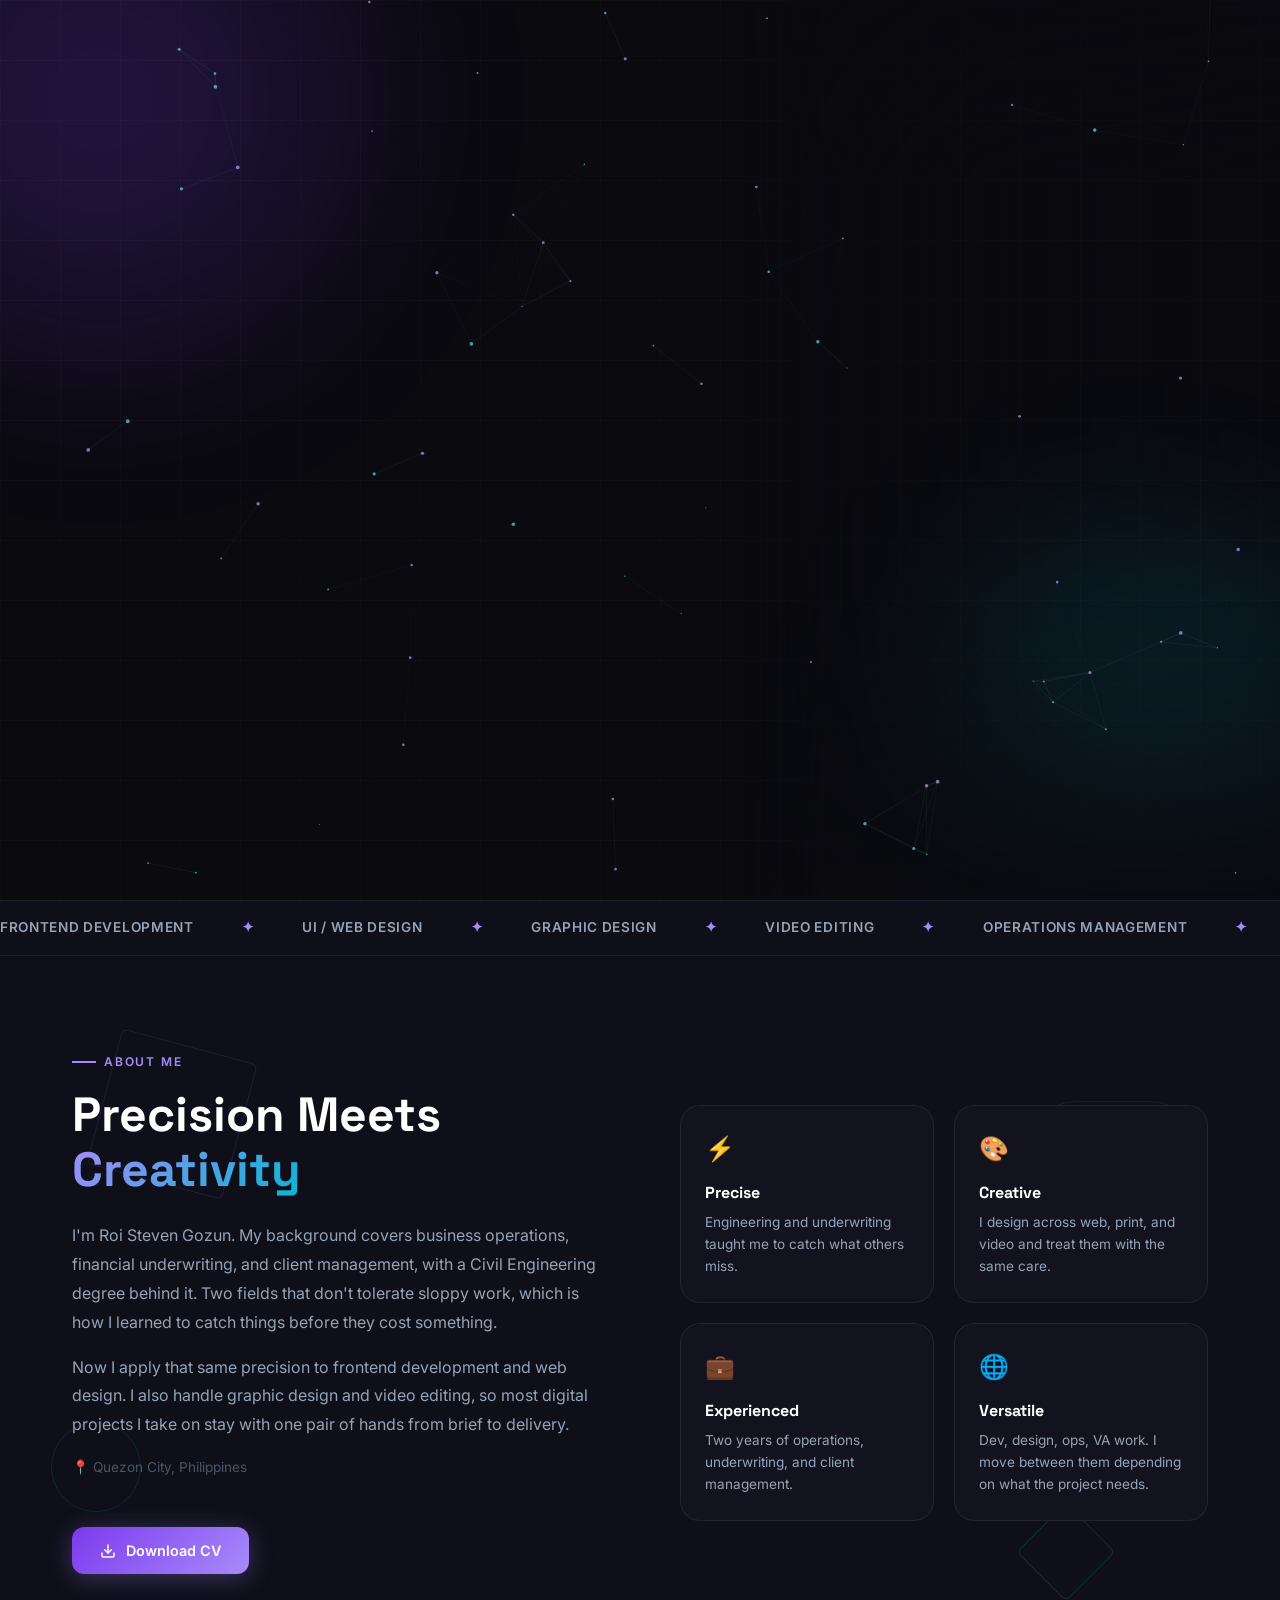
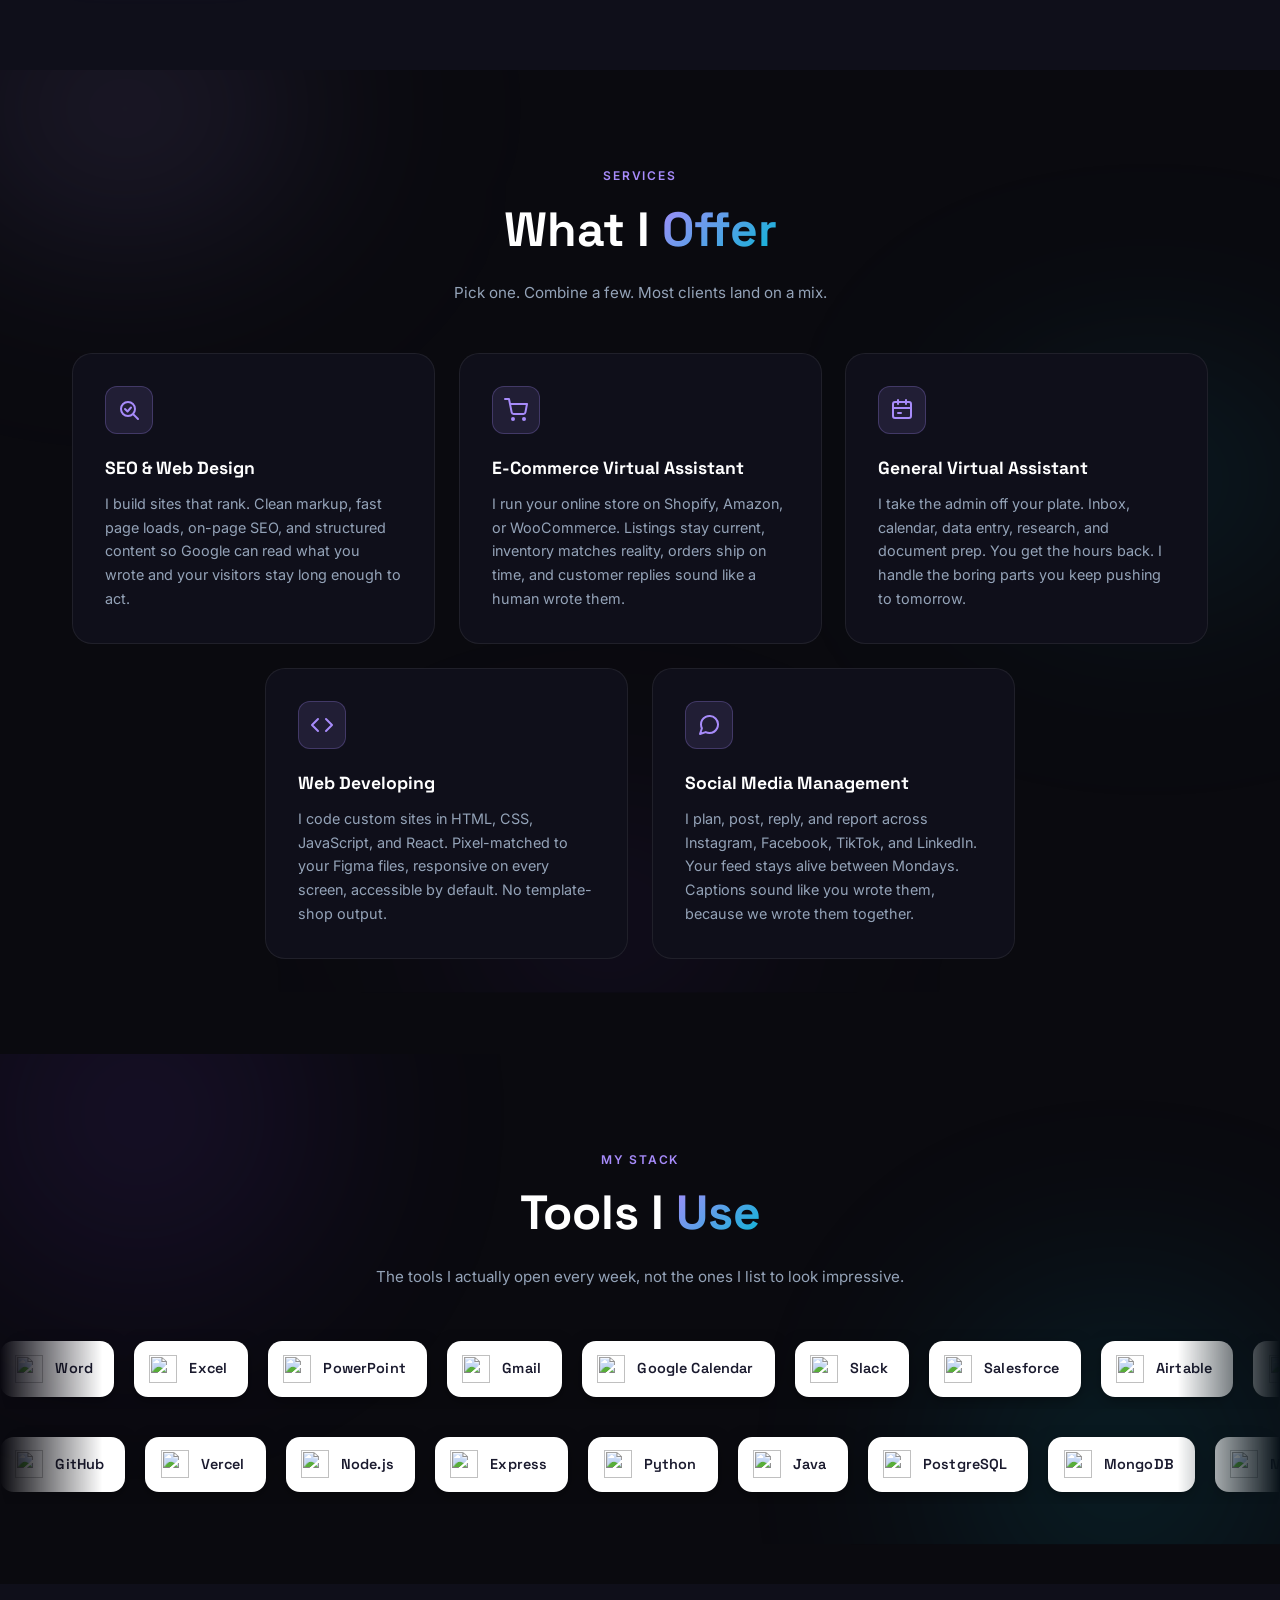
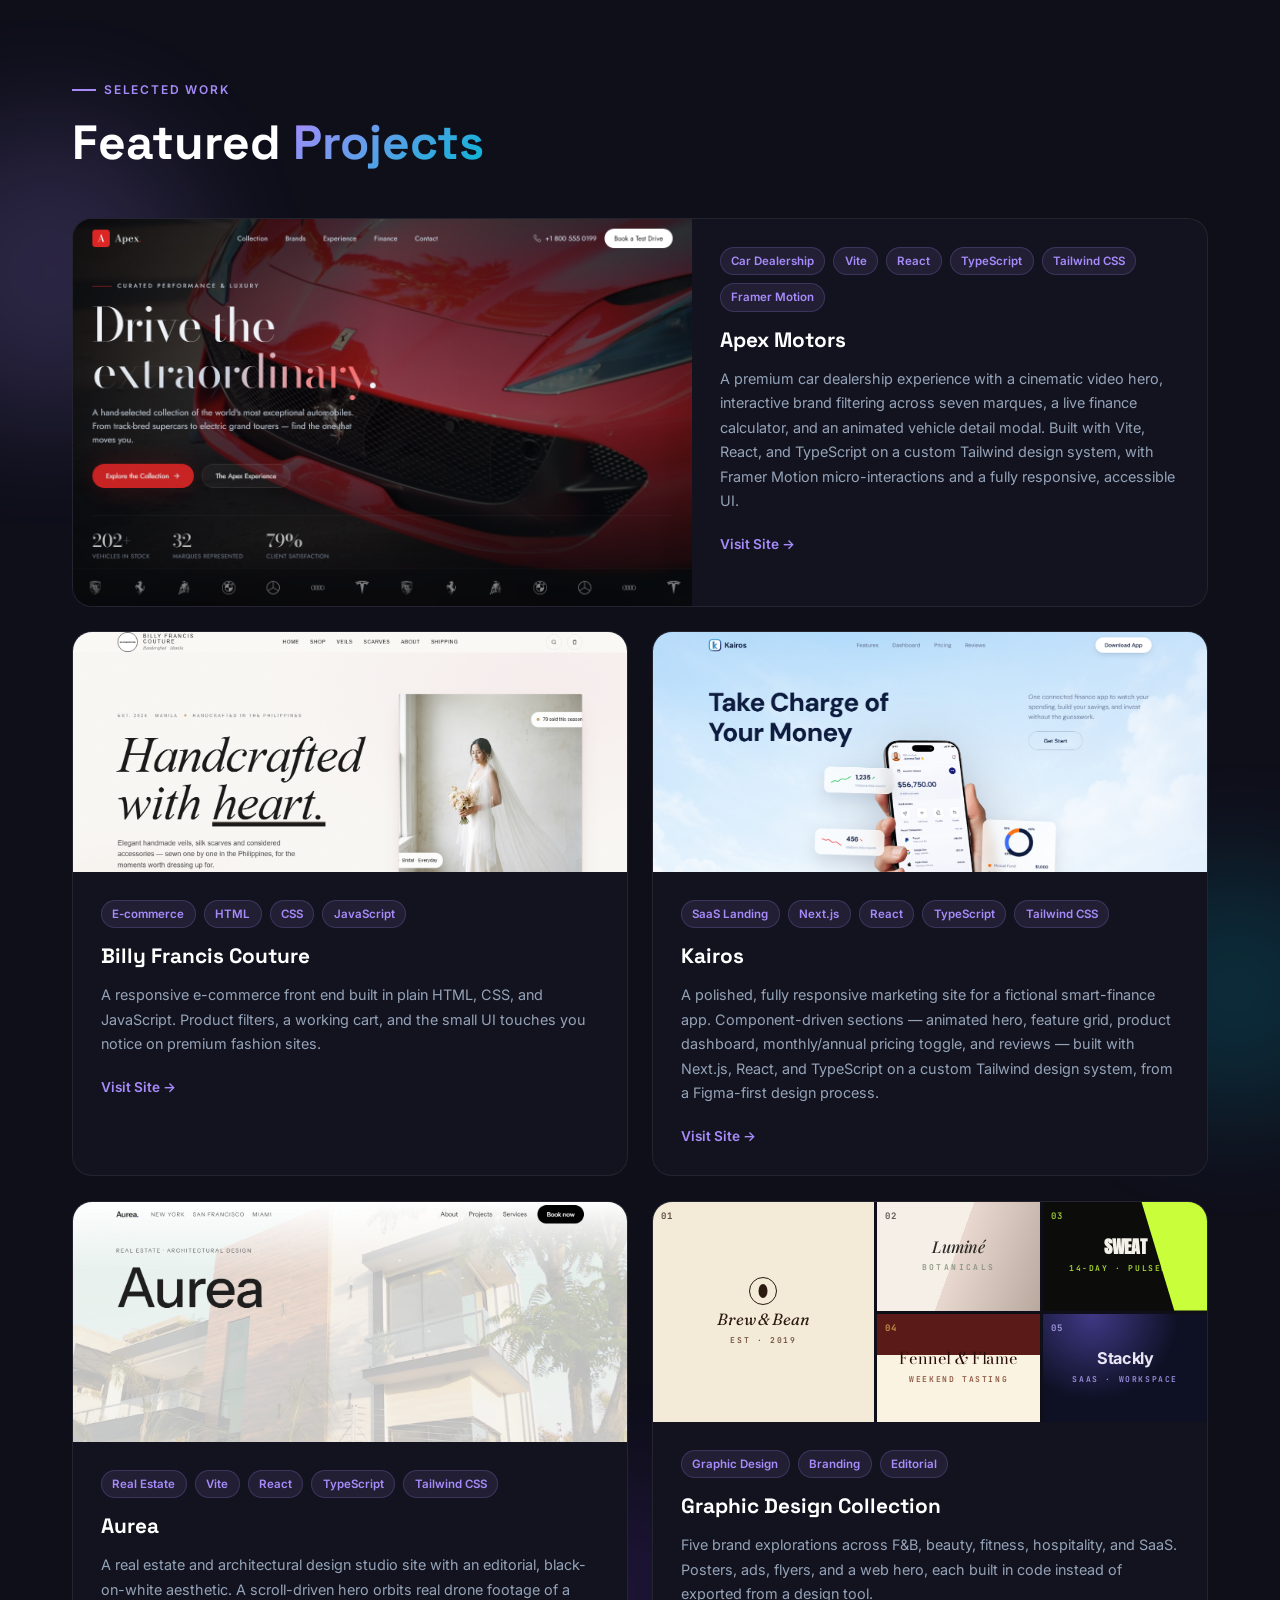
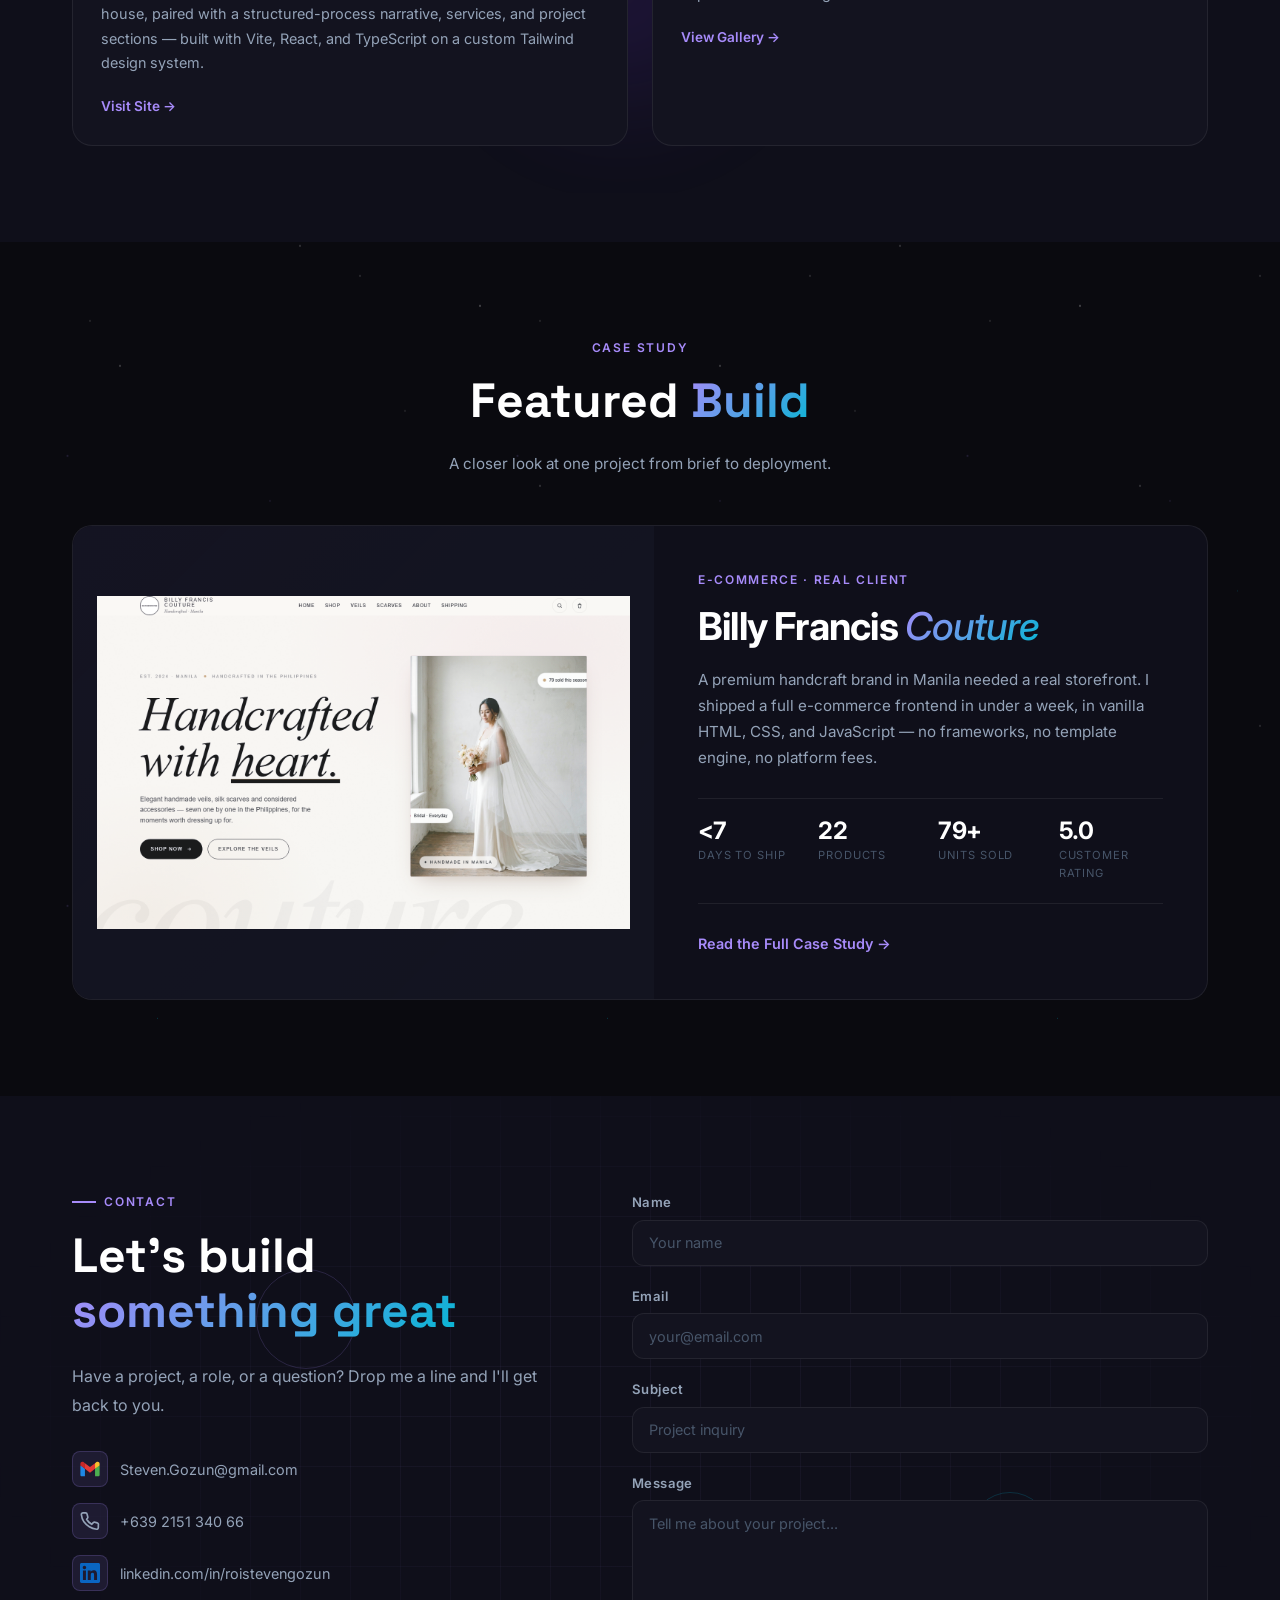
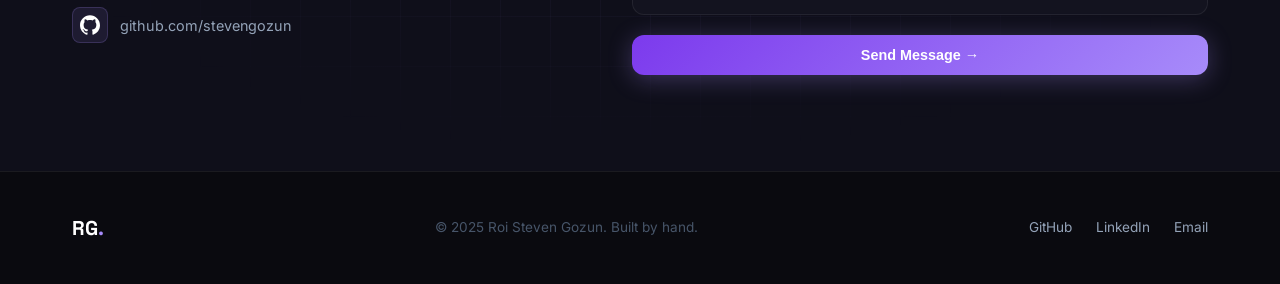
==== index.html @ 3b96f8d0 "feat: add Apex Motors as the featured project" ====
<!DOCTYPE html>
<html lang="en">
<head>
  <meta charset="UTF-8" />
  <meta name="viewport" content="width=device-width, initial-scale=1.0" />
  <title>Roi Steven Gozun — Portfolio</title>
  <meta name="description" content="Portfolio of Roi Steven Gozun — designer, developer, and creator." />
  <link rel="icon" href="assets/favicon.svg" type="image/svg+xml" />

  <!-- Open Graph / Facebook / LinkedIn / iMessage / Discord -->
  <meta property="og:type" content="website" />
  <meta property="og:site_name" content="Roi Steven Gozun" />
  <meta property="og:title" content="Roi Steven Gozun — Portfolio" />
  <meta property="og:description" content="Designer · Developer · Creator." />
  <meta property="og:url" content="https://portfolio.steven-gozun.workers.dev/" />
  <meta property="og:image" content="https://portfolio.steven-gozun.workers.dev/assets/og-image.png" />
  <meta property="og:image:secure_url" content="https://portfolio.steven-gozun.workers.dev/assets/og-image.png" />
  <meta property="og:image:type" content="image/png" />
  <meta property="og:image:width" content="1200" />
  <meta property="og:image:height" content="630" />
  <meta property="og:image:alt" content="RG. — Roi Steven Gozun" />

  <!-- Twitter / X -->
  <meta name="twitter:card" content="summary_large_image" />
  <meta name="twitter:title" content="Roi Steven Gozun — Portfolio" />
  <meta name="twitter:description" content="Designer · Developer · Creator." />
  <meta name="twitter:image" content="https://portfolio.steven-gozun.workers.dev/assets/og-image.png" />
  <meta name="twitter:image:alt" content="RG. — Roi Steven Gozun" />

  <meta name="theme-color" content="#0a0a0f" />
  <link rel="preconnect" href="https://fonts.googleapis.com" />
  <link rel="preconnect" href="https://fonts.gstatic.com" crossorigin />
  <link href="https://fonts.googleapis.com/css2?family=Inter:wght@300;400;500;600;700;800;900&family=Space+Grotesk:wght@300;400;500;600;700&family=Fraunces:ital,wght@0,500;1,500&family=Playfair+Display:ital,wght@1,500&family=Bodoni+Moda:wght@400&family=Anton&family=JetBrains+Mono:wght@600;700&display=swap" rel="stylesheet" />
  <link rel="stylesheet" href="style.css" />
  <script>
    // Decide before render whether the intro should play this session
    (function () {
      try {
        var seen = sessionStorage.getItem('introSeen');
        var rm   = window.matchMedia('(prefers-reduced-motion: reduce)').matches;
        if (!seen && !rm) document.documentElement.classList.add('show-intro');
      } catch (e) { /* sessionStorage blocked — skip intro */ }
    })();
  </script>
</head>
<body>

  <!-- INTRO OVERLAY -->
  <div class="intro" id="intro" aria-hidden="true">
    <div class="intro__inner">
      <span class="intro__logo">RG<span class="intro__dot">.</span></span>
      <span class="intro__divider"></span>
      <span class="intro__name" id="introName"></span>
    </div>
  </div>

  <!-- SCROLL PROGRESS BAR -->
  <div class="scroll-progress" id="scrollProgress"></div>

  <!-- NAV -->
  <nav class="nav" id="nav">
    <a href="#home" class="nav__logo" aria-label="Back to top">RG<span class="dot">.</span></a>
    <ul class="nav__links">
      <li><a href="#about">About</a></li>
      <li><a href="#services">Services</a></li>
      <li><a href="#tools">Tools</a></li>
      <li><a href="#projects">Projects</a></li>
      <li><a href="#contact">Contact</a></li>
    </ul>
    <a href="#contact" class="btn btn--outline">Hire Me</a>
    <button class="nav__burger" id="burger" aria-label="menu">
      <span></span><span></span><span></span>
    </button>
  </nav>

  <!-- HERO -->
  <section class="hero" id="home">
    <div class="hero__video" aria-hidden="true">
      <video class="hero__video-layer is-active" id="heroVidA"
             src="assets/video-hero.mp4" muted playsinline autoplay loop
             preload="auto" disablepictureinpicture></video>
      <video class="hero__video-layer" id="heroVidB"
             src="assets/video-hero.mp4" muted playsinline loop
             preload="auto" disablepictureinpicture></video>
      <div class="hero__video-overlay"></div>
    </div>
    <canvas id="heroCanvas" class="hero__canvas"></canvas>
    <div class="hero__bg">
      <div class="blob blob--1"></div>
      <div class="blob blob--2"></div>
      <div class="grid-lines"></div>
    </div>
    <div class="hero__content">
      <p class="hero__eyebrow"><span class="badge">Open to Opportunities</span></p>
      <h1 class="hero__title">
        <span class="line">Hi, I'm</span>
        <span class="line hero__name accent" data-text="Roi Gozun">Roi Gozun</span>
        <span class="line typed-line"><span id="typedRole"></span><span class="typed-cursor">|</span></span>
      </h1>
      <p class="hero__sub">I spent two years in operations and underwriting before moving into web design. The same eye for detail goes into every interface I build now.</p>
      <div class="hero__cta">
        <a href="#projects" class="btn btn--primary">View My Work</a>
        <a href="#contact" class="btn btn--ghost">Get In Touch</a>
      </div>
      <div class="hero__stats">
        <div class="stat"><span class="stat__num" data-count="2" data-suffix="+">2+</span><span class="stat__label">Years Exp.</span></div>
        <div class="stat__divider"></div>
        <div class="stat"><span class="stat__num" data-count="5">5</span><span class="stat__label">Services Offered</span></div>
        <div class="stat__divider"></div>
        <div class="stat"><span class="stat__num" data-count="1">1</span><span class="stat__label">Point of Contact</span></div>
      </div>
    </div>
  </section>

  <!-- MARQUEE -->
  <div class="marquee-wrap">
    <div class="marquee">
      <span>Frontend Development</span><span class="sep">✦</span>
      <span>UI / Web Design</span><span class="sep">✦</span>
      <span>Graphic Design</span><span class="sep">✦</span>
      <span>Video Editing</span><span class="sep">✦</span>
      <span>Operations Management</span><span class="sep">✦</span>
      <span>Data &amp; Underwriting</span><span class="sep">✦</span>
      <span>Frontend Development</span><span class="sep">✦</span>
      <span>UI / Web Design</span><span class="sep">✦</span>
      <span>Graphic Design</span><span class="sep">✦</span>
      <span>Video Editing</span><span class="sep">✦</span>
      <span>Operations Management</span><span class="sep">✦</span>
      <span>Data &amp; Underwriting</span><span class="sep">✦</span>
    </div>
  </div>

  <!-- ABOUT -->
  <section class="about section" id="about">
    <div class="section-bg about-bg" aria-hidden="true">
      <span class="shape shape--1"></span>
      <span class="shape shape--2"></span>
      <span class="shape shape--3"></span>
      <span class="shape shape--4"></span>
    </div>
    <div class="container">
      <div class="about__grid">
        <div class="about__left" data-anim="fade-right">
          <div class="section-label">About Me</div>
          <h2 class="section-title">Precision Meets <em>Creativity</em></h2>
          <p>I'm Roi Steven Gozun. My background covers business operations, financial underwriting, and client management, with a Civil Engineering degree behind it. Two fields that don't tolerate sloppy work, which is how I learned to catch things before they cost something.</p>
          <p>Now I apply that same precision to frontend development and web design. I also handle graphic design and video editing, so most digital projects I take on stay with one pair of hands from brief to delivery.</p>
          <p style="font-size:0.85rem;color:var(--text-dim);">📍 Quezon City, Philippines</p>
          <a href="assets/Roi-Steven-Gozun-Resume.pdf" download="Roi-Steven-Gozun-Resume.pdf" class="btn btn--primary" style="margin-top:2rem">
            <svg xmlns="http://www.w3.org/2000/svg" width="16" height="16" viewBox="0 0 24 24" fill="none" stroke="currentColor" stroke-width="2.2" stroke-linecap="round" stroke-linejoin="round" style="margin-right:2px"><path d="M21 15v4a2 2 0 0 1-2 2H5a2 2 0 0 1-2-2v-4"/><polyline points="7 10 12 15 17 10"/><line x1="12" y1="15" x2="12" y2="3"/></svg>
            Download CV
          </a>
        </div>
        <div class="about__right" data-anim="fade-left">
          <div class="about__card-grid">
            <div class="about__card">
              <div class="about__card-icon">⚡</div>
              <h3>Precise</h3>
              <p>Engineering and underwriting taught me to catch what others miss.</p>
            </div>
            <div class="about__card">
              <div class="about__card-icon">🎨</div>
              <h3>Creative</h3>
              <p>I design across web, print, and video and treat them with the same care.</p>
            </div>
            <div class="about__card">
              <div class="about__card-icon">💼</div>
              <h3>Experienced</h3>
              <p>Two years of operations, underwriting, and client management.</p>
            </div>
            <div class="about__card">
              <div class="about__card-icon">🌐</div>
              <h3>Versatile</h3>
              <p>Dev, design, ops, VA work. I move between them depending on what the project needs.</p>
            </div>
          </div>
        </div>
      </div>
    </div>
  </section>

  <!-- SERVICES -->
  <section class="services section" id="services">
    <div class="section-bg skills-bg" aria-hidden="true">
      <div class="aurora aurora--1"></div>
      <div class="aurora aurora--2"></div>
      <div class="aurora aurora--3"></div>
    </div>
    <div class="container">
      <div class="section-label center">Services</div>
      <h2 class="section-title center">What I <em>Offer</em></h2>
      <p class="services__sub">Pick one. Combine a few. Most clients land on a mix.</p>
      <div class="services__grid">

        <article class="service-card">
          <div class="service-card__icon" aria-hidden="true">
            <svg xmlns="http://www.w3.org/2000/svg" viewBox="0 0 24 24" width="24" height="24" fill="none" stroke="currentColor" stroke-width="2" stroke-linecap="round" stroke-linejoin="round"><circle cx="11" cy="11" r="7"/><line x1="21" y1="21" x2="16.65" y2="16.65"/><polyline points="8 11 10.5 13.5 14 9.5"/></svg>
          </div>
          <h3 class="service-card__title">SEO &amp; Web Design</h3>
          <p class="service-card__desc">I build sites that rank. Clean markup, fast page loads, on-page SEO, and structured content so Google can read what you wrote and your visitors stay long enough to act.</p>
        </article>

        <article class="service-card">
          <div class="service-card__icon" aria-hidden="true">
            <svg xmlns="http://www.w3.org/2000/svg" viewBox="0 0 24 24" width="24" height="24" fill="none" stroke="currentColor" stroke-width="2" stroke-linecap="round" stroke-linejoin="round"><circle cx="9" cy="21" r="1"/><circle cx="20" cy="21" r="1"/><path d="M1 1h4l2.68 13.39a2 2 0 0 0 2 1.61h9.72a2 2 0 0 0 2-1.61L23 6H6"/></svg>
          </div>
          <h3 class="service-card__title">E-Commerce Virtual Assistant</h3>
          <p class="service-card__desc">I run your online store on Shopify, Amazon, or WooCommerce. Listings stay current, inventory matches reality, orders ship on time, and customer replies sound like a human wrote them.</p>
        </article>

        <article class="service-card">
          <div class="service-card__icon" aria-hidden="true">
            <svg xmlns="http://www.w3.org/2000/svg" viewBox="0 0 24 24" width="24" height="24" fill="none" stroke="currentColor" stroke-width="2" stroke-linecap="round" stroke-linejoin="round"><rect x="3" y="4" width="18" height="16" rx="2"/><path d="M16 2v4"/><path d="M8 2v4"/><path d="M3 10h18"/><path d="M8 15h3"/></svg>
          </div>
          <h3 class="service-card__title">General Virtual Assistant</h3>
          <p class="service-card__desc">I take the admin off your plate. Inbox, calendar, data entry, research, and document prep. You get the hours back. I handle the boring parts you keep pushing to tomorrow.</p>
        </article>

        <article class="service-card">
          <div class="service-card__icon" aria-hidden="true">
            <svg xmlns="http://www.w3.org/2000/svg" viewBox="0 0 24 24" width="24" height="24" fill="none" stroke="currentColor" stroke-width="2" stroke-linecap="round" stroke-linejoin="round"><polyline points="16 18 22 12 16 6"/><polyline points="8 6 2 12 8 18"/></svg>
          </div>
          <h3 class="service-card__title">Web Developing</h3>
          <p class="service-card__desc">I code custom sites in HTML, CSS, JavaScript, and React. Pixel-matched to your Figma files, responsive on every screen, accessible by default. No template-shop output.</p>
        </article>

        <article class="service-card">
          <div class="service-card__icon" aria-hidden="true">
            <svg xmlns="http://www.w3.org/2000/svg" viewBox="0 0 24 24" width="24" height="24" fill="none" stroke="currentColor" stroke-width="2" stroke-linecap="round" stroke-linejoin="round"><path d="M21 11.5a8.38 8.38 0 0 1-.9 3.8 8.5 8.5 0 0 1-7.6 4.7 8.38 8.38 0 0 1-3.8-.9L3 21l1.9-5.7a8.38 8.38 0 0 1-.9-3.8 8.5 8.5 0 0 1 4.7-7.6 8.38 8.38 0 0 1 3.8-.9h.5a8.48 8.48 0 0 1 8 8v.5z"/></svg>
          </div>
          <h3 class="service-card__title">Social Media Management</h3>
          <p class="service-card__desc">I plan, post, reply, and report across Instagram, Facebook, TikTok, and LinkedIn. Your feed stays alive between Mondays. Captions sound like you wrote them, because we wrote them together.</p>
        </article>

      </div>
    </div>
  </section>

  <!-- TOOLS I USE -->
  <section class="tools section" id="tools">
    <div class="section-bg tools-bg" aria-hidden="true">
      <div class="tools-glow tools-glow--1"></div>
      <div class="tools-glow tools-glow--2"></div>
    </div>
    <div class="container">
      <div class="section-label center">My Stack</div>
      <h2 class="section-title center">Tools I <em>Use</em></h2>
      <p class="tools__sub">The tools I actually open every week, not the ones I list to look impressive.</p>
    </div>

    <!-- Row 1: scrolls left — Office, content, design, social -->
    <div class="tools-marquee-wrap" aria-label="Tools I use, row 1">
      <div class="tools-marquee tools-marquee--left">
        <div class="tools-track">
          <div class="tool-chip"><img src="https://svgl.app/library/microsoft-word.svg" alt="" loading="lazy" /><span>Word</span></div>
          <div class="tool-chip"><img src="https://svgl.app/library/microsoft-excel.svg" alt="" loading="lazy" /><span>Excel</span></div>
          <div class="tool-chip"><img src="https://svgl.app/library/microsoft-powerpoint.svg" alt="" loading="lazy" /><span>PowerPoint</span></div>
          <div class="tool-chip"><img src="https://cdn.simpleicons.org/gmail/EA4335" alt="" loading="lazy" /><span>Gmail</span></div>
          <div class="tool-chip"><img src="https://cdn.simpleicons.org/googlecalendar/4285F4" alt="" loading="lazy" /><span>Google Calendar</span></div>
          <div class="tool-chip"><img src="https://cdn.jsdelivr.net/gh/devicons/devicon@latest/icons/slack/slack-original.svg" alt="" loading="lazy" /><span>Slack</span></div>
          <div class="tool-chip"><img src="https://cdn.jsdelivr.net/gh/devicons/devicon@latest/icons/salesforce/salesforce-original.svg" alt="" loading="lazy" /><span>Salesforce</span></div>
          <div class="tool-chip"><img src="https://cdn.simpleicons.org/airtable/18BFFF" alt="" loading="lazy" /><span>Airtable</span></div>
          <div class="tool-chip"><img src="https://cdn.simpleicons.org/notion/000000" alt="" loading="lazy" /><span>Notion</span></div>
          <div class="tool-chip"><img src="https://cdn.simpleicons.org/trello/0079BF" alt="" loading="lazy" /><span>Trello</span></div>
          <div class="tool-chip"><img src="https://cdn.simpleicons.org/zapier/FF4A00" alt="" loading="lazy" /><span>Zapier</span></div>
          <div class="tool-chip tool-chip--wordmark"><img src="assets/tools/jotform.svg" alt="Jotform" loading="lazy" /><span>Jotform</span></div>
          <div class="tool-chip"><img src="https://cdn.simpleicons.org/wordpress/21759B" alt="" loading="lazy" /><span>WordPress</span></div>
          <div class="tool-chip"><img src="https://cdn.simpleicons.org/wix/0C6EFC" alt="" loading="lazy" /><span>Wix</span></div>
          <div class="tool-chip"><img src="https://cdn.jsdelivr.net/gh/devicons/devicon@latest/icons/canva/canva-original.svg" alt="" loading="lazy" /><span>Canva</span></div>
          <div class="tool-chip tool-chip--wordmark"><img src="assets/tools/capcut.svg" alt="CapCut" loading="lazy" /><span>CapCut</span></div>
          <div class="tool-chip"><img src="https://cdn.simpleicons.org/youtube/FF0000" alt="" loading="lazy" /><span>YouTube</span></div>
          <div class="tool-chip"><img src="https://cdn.simpleicons.org/tiktok/000000" alt="" loading="lazy" /><span>TikTok</span></div>
          <div class="tool-chip"><img src="https://cdn.simpleicons.org/meta/0467DF" alt="" loading="lazy" /><span>Meta</span></div>
        </div>
        <div class="tools-track" aria-hidden="true">
          <div class="tool-chip"><img src="https://svgl.app/library/microsoft-word.svg" alt="" loading="lazy" /><span>Word</span></div>
          <div class="tool-chip"><img src="https://svgl.app/library/microsoft-excel.svg" alt="" loading="lazy" /><span>Excel</span></div>
          <div class="tool-chip"><img src="https://svgl.app/library/microsoft-powerpoint.svg" alt="" loading="lazy" /><span>PowerPoint</span></div>
          <div class="tool-chip"><img src="https://cdn.simpleicons.org/gmail/EA4335" alt="" loading="lazy" /><span>Gmail</span></div>
          <div class="tool-chip"><img src="https://cdn.simpleicons.org/googlecalendar/4285F4" alt="" loading="lazy" /><span>Google Calendar</span></div>
          <div class="tool-chip"><img src="https://cdn.jsdelivr.net/gh/devicons/devicon@latest/icons/slack/slack-original.svg" alt="" loading="lazy" /><span>Slack</span></div>
          <div class="tool-chip"><img src="https://cdn.jsdelivr.net/gh/devicons/devicon@latest/icons/salesforce/salesforce-original.svg" alt="" loading="lazy" /><span>Salesforce</span></div>
          <div class="tool-chip"><img src="https://cdn.simpleicons.org/airtable/18BFFF" alt="" loading="lazy" /><span>Airtable</span></div>
          <div class="tool-chip"><img src="https://cdn.simpleicons.org/notion/000000" alt="" loading="lazy" /><span>Notion</span></div>
          <div class="tool-chip"><img src="https://cdn.simpleicons.org/trello/0079BF" alt="" loading="lazy" /><span>Trello</span></div>
          <div class="tool-chip"><img src="https://cdn.simpleicons.org/zapier/FF4A00" alt="" loading="lazy" /><span>Zapier</span></div>
          <div class="tool-chip tool-chip--wordmark"><img src="assets/tools/jotform.svg" alt="Jotform" loading="lazy" /><span>Jotform</span></div>
          <div class="tool-chip"><img src="https://cdn.simpleicons.org/wordpress/21759B" alt="" loading="lazy" /><span>WordPress</span></div>
          <div class="tool-chip"><img src="https://cdn.simpleicons.org/wix/0C6EFC" alt="" loading="lazy" /><span>Wix</span></div>
          <div class="tool-chip"><img src="https://cdn.jsdelivr.net/gh/devicons/devicon@latest/icons/canva/canva-original.svg" alt="" loading="lazy" /><span>Canva</span></div>
          <div class="tool-chip tool-chip--wordmark"><img src="assets/tools/capcut.svg" alt="CapCut" loading="lazy" /><span>CapCut</span></div>
          <div class="tool-chip"><img src="https://cdn.simpleicons.org/youtube/FF0000" alt="" loading="lazy" /><span>YouTube</span></div>
          <div class="tool-chip"><img src="https://cdn.simpleicons.org/tiktok/000000" alt="" loading="lazy" /><span>TikTok</span></div>
          <div class="tool-chip"><img src="https://cdn.simpleicons.org/meta/0467DF" alt="" loading="lazy" /><span>Meta</span></div>
        </div>
      </div>
    </div>

    <!-- Row 2: scrolls right — Dev, AI, data -->
    <div class="tools-marquee-wrap" aria-label="Tools I use, row 2">
      <div class="tools-marquee tools-marquee--right">
        <div class="tools-track">
          <div class="tool-chip"><img src="https://cdn.simpleicons.org/github/181717" alt="" loading="lazy" /><span>GitHub</span></div>
          <div class="tool-chip"><img src="https://cdn.simpleicons.org/vercel/000000" alt="" loading="lazy" /><span>Vercel</span></div>
          <div class="tool-chip"><img src="https://cdn.jsdelivr.net/gh/devicons/devicon@latest/icons/nodejs/nodejs-original.svg" alt="" loading="lazy" /><span>Node.js</span></div>
          <div class="tool-chip"><img src="https://cdn.jsdelivr.net/gh/devicons/devicon@latest/icons/express/express-original.svg" alt="" loading="lazy" /><span>Express</span></div>
          <div class="tool-chip"><img src="https://cdn.jsdelivr.net/gh/devicons/devicon@latest/icons/python/python-original.svg" alt="" loading="lazy" /><span>Python</span></div>
          <div class="tool-chip"><img src="https://cdn.jsdelivr.net/gh/devicons/devicon@latest/icons/java/java-original.svg" alt="" loading="lazy" /><span>Java</span></div>
          <div class="tool-chip"><img src="https://cdn.jsdelivr.net/gh/devicons/devicon@latest/icons/postgresql/postgresql-original.svg" alt="" loading="lazy" /><span>PostgreSQL</span></div>
          <div class="tool-chip"><img src="https://cdn.jsdelivr.net/gh/devicons/devicon@latest/icons/mongodb/mongodb-original.svg" alt="" loading="lazy" /><span>MongoDB</span></div>
          <div class="tool-chip"><img src="https://cdn.jsdelivr.net/gh/devicons/devicon@latest/icons/mysql/mysql-original.svg" alt="" loading="lazy" /><span>MySQL</span></div>
          <div class="tool-chip"><img src="https://cdn.jsdelivr.net/gh/devicons/devicon@latest/icons/supabase/supabase-original.svg" alt="" loading="lazy" /><span>Supabase</span></div>
          <div class="tool-chip"><img src="https://svgl.app/library/openai.svg" alt="" loading="lazy" /><span>ChatGPT</span></div>
          <div class="tool-chip"><img src="https://cdn.simpleicons.org/claude/D97757" alt="" loading="lazy" /><span>Claude AI</span></div>
          <div class="tool-chip"><img src="https://cdn.simpleicons.org/googlegemini/8E75B2" alt="" loading="lazy" /><span>Gemini</span></div>
          <div class="tool-chip"><img src="https://svgl.app/library/runway.svg" alt="" loading="lazy" /><span>Runway</span></div>
        </div>
        <div class="tools-track" aria-hidden="true">
          <div class="tool-chip"><img src="https://cdn.simpleicons.org/github/181717" alt="" loading="lazy" /><span>GitHub</span></div>
          <div class="tool-chip"><img src="https://cdn.simpleicons.org/vercel/000000" alt="" loading="lazy" /><span>Vercel</span></div>
          <div class="tool-chip"><img src="https://cdn.jsdelivr.net/gh/devicons/devicon@latest/icons/nodejs/nodejs-original.svg" alt="" loading="lazy" /><span>Node.js</span></div>
          <div class="tool-chip"><img src="https://cdn.jsdelivr.net/gh/devicons/devicon@latest/icons/express/express-original.svg" alt="" loading="lazy" /><span>Express</span></div>
          <div class="tool-chip"><img src="https://cdn.jsdelivr.net/gh/devicons/devicon@latest/icons/python/python-original.svg" alt="" loading="lazy" /><span>Python</span></div>
          <div class="tool-chip"><img src="https://cdn.jsdelivr.net/gh/devicons/devicon@latest/icons/java/java-original.svg" alt="" loading="lazy" /><span>Java</span></div>
          <div class="tool-chip"><img src="https://cdn.jsdelivr.net/gh/devicons/devicon@latest/icons/postgresql/postgresql-original.svg" alt="" loading="lazy" /><span>PostgreSQL</span></div>
          <div class="tool-chip"><img src="https://cdn.jsdelivr.net/gh/devicons/devicon@latest/icons/mongodb/mongodb-original.svg" alt="" loading="lazy" /><span>MongoDB</span></div>
          <div class="tool-chip"><img src="https://cdn.jsdelivr.net/gh/devicons/devicon@latest/icons/mysql/mysql-original.svg" alt="" loading="lazy" /><span>MySQL</span></div>
          <div class="tool-chip"><img src="https://cdn.jsdelivr.net/gh/devicons/devicon@latest/icons/supabase/supabase-original.svg" alt="" loading="lazy" /><span>Supabase</span></div>
          <div class="tool-chip"><img src="https://svgl.app/library/openai.svg" alt="" loading="lazy" /><span>ChatGPT</span></div>
          <div class="tool-chip"><img src="https://cdn.simpleicons.org/claude/D97757" alt="" loading="lazy" /><span>Claude AI</span></div>
          <div class="tool-chip"><img src="https://cdn.simpleicons.org/googlegemini/8E75B2" alt="" loading="lazy" /><span>Gemini</span></div>
          <div class="tool-chip"><img src="https://svgl.app/library/runway.svg" alt="" loading="lazy" /><span>Runway</span></div>
        </div>
      </div>
    </div>
  </section>

  <!-- PROJECTS -->
  <section class="projects section" id="projects">
    <div class="section-bg projects-bg" aria-hidden="true">
      <span class="orb orb--1"></span>
      <span class="orb orb--2"></span>
      <span class="orb orb--3"></span>
    </div>
    <div class="container">
      <div class="section-label">Selected Work</div>
      <h2 class="section-title">Featured <em>Projects</em></h2>
      <div class="projects__grid">

        <article class="project-card project-card--featured">
          <div class="project-card__img project-card__img--photo">
            <a href="https://apex-motors.steven-gozun.workers.dev/" target="_blank" rel="noopener" class="project-thumb">
              <img src="assets/apex-preview.png" alt="Apex Motors car dealership website preview" loading="lazy" />
              <span class="project-thumb__overlay">View Live →</span>
            </a>
          </div>
          <div class="project-card__body">
            <div class="project-card__meta">
              <span class="project-tag">Car Dealership</span>
              <span class="project-tag">Vite</span>
              <span class="project-tag">React</span>
              <span class="project-tag">TypeScript</span>
              <span class="project-tag">Tailwind CSS</span>
              <span class="project-tag">Framer Motion</span>
            </div>
            <h3 class="project-card__title">Apex Motors</h3>
            <p class="project-card__desc">A premium car dealership experience with a cinematic video hero, interactive brand filtering across seven marques, a live finance calculator, and an animated vehicle detail modal. Built with Vite, React, and TypeScript on a custom Tailwind design system, with Framer Motion micro-interactions and a fully responsive, accessible UI.</p>
            <div class="project-card__links">
              <a href="https://apex-motors.steven-gozun.workers.dev/" target="_blank" rel="noopener" class="project-link">Visit Site →</a>
            </div>
          </div>
        </article>

        <article class="project-card">
          <div class="project-card__img project-card__img--photo">
            <a href="https://billy-francis-couture.steven-gozun.workers.dev/" target="_blank" rel="noopener" class="project-thumb">
              <img src="assets/bfc-preview.png" alt="Billy Francis Couture preview" loading="lazy" />
              <span class="project-thumb__overlay">View Live →</span>
            </a>
          </div>
          <div class="project-card__body">
            <div class="project-card__meta">
              <span class="project-tag">E-commerce</span>
              <span class="project-tag">HTML</span>
              <span class="project-tag">CSS</span>
              <span class="project-tag">JavaScript</span>
            </div>
            <h3 class="project-card__title">Billy Francis Couture</h3>
            <p class="project-card__desc">A responsive e-commerce front end built in plain HTML, CSS, and JavaScript. Product filters, a working cart, and the small UI touches you notice on premium fashion sites.</p>
            <div class="project-card__links">
              <a href="https://billy-francis-couture.steven-gozun.workers.dev/" target="_blank" rel="noopener" class="project-link">Visit Site →</a>
            </div>
          </div>
        </article>

        <article class="project-card">
          <div class="project-card__img project-card__img--photo">
            <a href="https://kairos.steven-gozun.workers.dev/" target="_blank" rel="noopener" class="project-thumb">
              <img src="assets/kairos-preview.png" alt="Kairos SaaS landing page preview" loading="lazy" />
              <span class="project-thumb__overlay">View Live →</span>
            </a>
          </div>
          <div class="project-card__body">
            <div class="project-card__meta">
              <span class="project-tag">SaaS Landing</span>
              <span class="project-tag">Next.js</span>
              <span class="project-tag">React</span>
              <span class="project-tag">TypeScript</span>
              <span class="project-tag">Tailwind CSS</span>
            </div>
            <h3 class="project-card__title">Kairos</h3>
            <p class="project-card__desc">A polished, fully responsive marketing site for a fictional smart-finance app. Component-driven sections — animated hero, feature grid, product dashboard, monthly/annual pricing toggle, and reviews — built with Next.js, React, and TypeScript on a custom Tailwind design system, from a Figma-first design process.</p>
            <div class="project-card__links">
              <a href="https://kairos.steven-gozun.workers.dev/" target="_blank" rel="noopener" class="project-link">Visit Site →</a>
            </div>
          </div>
        </article>

        <article class="project-card">
          <div class="project-card__img project-card__img--photo">
            <a href="https://aurea.steven-gozun.workers.dev/" target="_blank" rel="noopener" class="project-thumb">
              <img src="assets/aurea-preview.png" alt="Aurea real estate & architectural design site preview" loading="lazy" />
              <span class="project-thumb__overlay">View Live →</span>
            </a>
          </div>
          <div class="project-card__body">
            <div class="project-card__meta">
              <span class="project-tag">Real Estate</span>
              <span class="project-tag">Vite</span>
              <span class="project-tag">React</span>
              <span class="project-tag">TypeScript</span>
              <span class="project-tag">Tailwind CSS</span>
            </div>
            <h3 class="project-card__title">Aurea</h3>
            <p class="project-card__desc">A real estate and architectural design studio site with an editorial, black-on-white aesthetic. A scroll-driven hero orbits real drone footage of a house, paired with a structured-process narrative, services, and project sections — built with Vite, React, and TypeScript on a custom Tailwind design system.</p>
            <div class="project-card__links">
              <a href="https://aurea.steven-gozun.workers.dev/" target="_blank" rel="noopener" class="project-link">Visit Site →</a>
            </div>
          </div>
        </article>

        <article class="project-card">
          <div class="project-card__img">
            <a href="projects/graphic-design/index.html" class="gd-collage" aria-label="View graphic design gallery">
              <span class="gd-tile gd-tile--1" style="background:#f4ead8;color:#2a1a10">
                <span class="gd-tile__num">01</span>
                <span class="gd-tile__circle" style="border-color:#2a1a10"></span>
                <span class="gd-tile__title" style="font-family:'Fraunces','Cormorant Garamond',Georgia,serif;font-style:italic">Brew &amp; Bean</span>
                <span class="gd-tile__stamp" style="color:#5a3520">EST · 2019</span>
              </span>

              <span class="gd-tile gd-tile--2" style="background:linear-gradient(110deg,#f6efe7 0%,#f6efe7 48%,#e8d8cf 48%,#b8a89e 100%);color:#2d2a26">
                <span class="gd-tile__num">02</span>
                <span class="gd-tile__title" style="font-family:'Playfair Display',Georgia,serif;font-style:italic;font-weight:500">Luminé</span>
                <span class="gd-tile__stamp" style="color:#7a8a72;letter-spacing:0.3em">BOTANICALS</span>
              </span>

              <span class="gd-tile gd-tile--3" style="background:#0c0d0a;color:#f3f1e9;overflow:hidden">
                <span class="gd-tile__diag"></span>
                <span class="gd-tile__num" style="color:#c8ff3a">03</span>
                <span class="gd-tile__title" style="font-family:'Anton','Bebas Neue','Oswald','Arial Narrow',sans-serif;font-weight:900;letter-spacing:-0.02em;font-size:1.35em">SWEAT</span>
                <span class="gd-tile__stamp" style="color:#c8ff3a">14-DAY · PULSEFIT</span>
              </span>

              <span class="gd-tile gd-tile--4" style="background:linear-gradient(180deg,#5a1a18 0%,#5a1a18 38%,#fbf3e2 38%,#fbf3e2 100%);color:#2a0e0b">
                <span class="gd-tile__num" style="color:#e8b75a">04</span>
                <span class="gd-tile__title" style="font-family:'Bodoni Moda','Didot',Georgia,serif;font-weight:400;letter-spacing:-0.01em">Fennel <em style="font-style:italic;font-weight:300">&amp;</em> Flame</span>
                <span class="gd-tile__stamp" style="color:#7a3a25">WEEKEND TASTING</span>
              </span>

              <span class="gd-tile gd-tile--5" style="background:radial-gradient(circle at 30% 0%,rgba(124,107,255,0.45) 0%,transparent 55%),#0e1024;color:#e8e6f5">
                <span class="gd-tile__num" style="color:#c4b8ff">05</span>
                <span class="gd-tile__title" style="font-family:'Inter','Helvetica Neue',system-ui,sans-serif;font-weight:700;letter-spacing:-0.025em">Stackly</span>
                <span class="gd-tile__stamp" style="color:#b4a8ff">SaaS · WORKSPACE</span>
              </span>

              <span class="gd-collage__overlay">View Gallery →</span>
            </a>
          </div>
          <div class="project-card__body">
            <div class="project-card__meta">
              <span class="project-tag">Graphic Design</span>
              <span class="project-tag">Branding</span>
              <span class="project-tag">Editorial</span>
            </div>
            <h3 class="project-card__title">Graphic Design Collection</h3>
            <p class="project-card__desc">Five brand explorations across F&amp;B, beauty, fitness, hospitality, and SaaS. Posters, ads, flyers, and a web hero, each built in code instead of exported from a design tool.</p>
            <div class="project-card__links">
              <a href="projects/graphic-design/index.html" class="project-link">View Gallery →</a>
            </div>
          </div>
        </article>

      </div>
    </div>
  </section>

  <!-- CASE STUDY -->
  <section class="casestudy section">
    <div class="section-bg testimonials-bg" aria-hidden="true">
      <div class="stars"></div>
      <div class="stars stars--2"></div>
    </div>
    <div class="container">
      <div class="section-label center">Case Study</div>
      <h2 class="section-title center">Featured <em>Build</em></h2>
      <p class="services__sub">A closer look at one project from brief to deployment.</p>

      <a href="bfc-case-study.html" class="casestudy-card" aria-label="Read the Billy Francis Couture case study">
        <div class="casestudy-card__media">
          <img src="assets/bfc-preview.png" alt="Billy Francis Couture site preview" loading="lazy" />
        </div>
        <div class="casestudy-card__body">
          <div class="casestudy-card__eyebrow">E-Commerce · Real Client</div>
          <h3 class="casestudy-card__title">Billy Francis <em>Couture</em></h3>
          <p class="casestudy-card__desc">A premium handcraft brand in Manila needed a real storefront. I shipped a full e-commerce frontend in under a week, in vanilla HTML, CSS, and JavaScript — no frameworks, no template engine, no platform fees.</p>

          <div class="casestudy-card__stats">
            <div class="casestudy-stat">
              <span class="casestudy-stat__num">&lt;7</span>
              <span class="casestudy-stat__label">Days to Ship</span>
            </div>
            <div class="casestudy-stat">
              <span class="casestudy-stat__num">22</span>
              <span class="casestudy-stat__label">Products</span>
            </div>
            <div class="casestudy-stat">
              <span class="casestudy-stat__num">79+</span>
              <span class="casestudy-stat__label">Units Sold</span>
            </div>
            <div class="casestudy-stat">
              <span class="casestudy-stat__num">5.0</span>
              <span class="casestudy-stat__label">Customer Rating</span>
            </div>
          </div>

          <span class="casestudy-card__cta">Read the Full Case Study →</span>
        </div>
      </a>
    </div>
  </section>

  <!-- CONTACT -->
  <section class="contact section" id="contact">
    <div class="section-bg contact-bg" aria-hidden="true">
      <div class="grid-anim"></div>
      <span class="ripple ripple--1"></span>
      <span class="ripple ripple--2"></span>
    </div>
    <div class="container">
      <div class="contact__inner">
        <div class="contact__left" data-anim="fade-right">
          <div class="section-label">Contact</div>
          <h2 class="section-title">Let's build<br/><em>something great</em></h2>
          <p>Have a project, a role, or a question? Drop me a line and I'll get back to you.</p>
          <div class="contact__info">
            <a href="mailto:Steven.Gozun@gmail.com" class="contact__item">
              <span class="contact__icon">
                <svg xmlns="http://www.w3.org/2000/svg" viewBox="0 0 48 48" width="22" height="22">
                  <path fill="#4caf50" d="M45,16.2l-5,2.75l-5,4.75L35,40h7c1.657,0,3-1.343,3-3V16.2z"/>
                  <path fill="#1e88e5" d="M3,16.2l3.614,1.71L13,23.7V40H6c-1.657,0-3-1.343-3-3V16.2z"/>
                  <polygon fill="#e53935" points="35,11.2 24,19.45 13,11.2 12,17 13,23.7 24,31.95 35,23.7 36,17"/>
                  <path fill="#c62828" d="M3,12.298V16.2l10,7.5V11.2L9.876,8.859C9.132,8.301,8.228,8,7.298,8h0C4.924,8,3,9.924,3,12.298z"/>
                  <path fill="#fbc02d" d="M45,12.298V16.2l-10,7.5V11.2l3.124-2.341C38.868,8.301,39.772,8,40.702,8h0C43.076,8,45,9.924,45,12.298z"/>
                </svg>
              </span>
              Steven.Gozun@gmail.com
            </a>
            <a href="tel:+639215134066" class="contact__item">
              <span class="contact__icon">
                <svg xmlns="http://www.w3.org/2000/svg" viewBox="0 0 24 24" width="20" height="20" fill="none" stroke="currentColor" stroke-width="2" stroke-linecap="round" stroke-linejoin="round">
                  <path d="M22 16.92v3a2 2 0 0 1-2.18 2 19.79 19.79 0 0 1-8.63-3.07A19.5 19.5 0 0 1 4.69 13a19.79 19.79 0 0 1-3.07-8.67A2 2 0 0 1 3.6 2.22h3a2 2 0 0 1 2 1.72c.127.96.361 1.903.7 2.81a2 2 0 0 1-.45 2.11L7.91 9.91a16 16 0 0 0 6.08 6.08l1.95-1.95a2 2 0 0 1 2.11-.45c.907.339 1.85.573 2.81.7A2 2 0 0 1 22 16.92z"/>
                </svg>
              </span>
              +639 2151 340 66
            </a>
            <a href="https://linkedin.com/in/roistevengozun" target="_blank" class="contact__item">
              <span class="contact__icon">
                <svg xmlns="http://www.w3.org/2000/svg" viewBox="0 0 24 24" width="20" height="20">
                  <path d="M20.447 20.452h-3.554v-5.569c0-1.328-.027-3.037-1.852-3.037-1.853 0-2.136 1.445-2.136 2.939v5.667H9.351V9h3.414v1.561h.046c.477-.9 1.637-1.85 3.37-1.85 3.601 0 4.267 2.37 4.267 5.455v6.286zM5.337 7.433c-1.144 0-2.063-.926-2.063-2.065 0-1.138.92-2.063 2.063-2.063 1.14 0 2.064.925 2.064 2.063 0 1.139-.925 2.065-2.064 2.065zm1.782 13.019H3.555V9h3.564v11.452zM22.225 0H1.771C.792 0 0 .774 0 1.729v20.542C0 23.227.792 24 1.771 24h20.451C23.2 24 24 23.227 24 22.271V1.729C24 .774 23.2 0 22.222 0h.003z" fill="#0A66C2"/>
                </svg>
              </span>
              linkedin.com/in/roistevengozun
            </a>
            <a href="https://github.com/stevengozun" target="_blank" class="contact__item">
              <span class="contact__icon">
                <svg xmlns="http://www.w3.org/2000/svg" viewBox="0 0 24 24" width="20" height="20">
                  <path d="M12 .297c-6.63 0-12 5.373-12 12 0 5.303 3.438 9.8 8.205 11.385.6.113.82-.258.82-.577 0-.285-.01-1.04-.015-2.04-3.338.724-4.042-1.61-4.042-1.61C4.422 18.07 3.633 17.7 3.633 17.7c-1.087-.744.084-.729.084-.729 1.205.084 1.838 1.236 1.838 1.236 1.07 1.835 2.809 1.305 3.495.998.108-.776.417-1.305.76-1.605-2.665-.3-5.466-1.332-5.466-5.93 0-1.31.465-2.38 1.235-3.22-.135-.303-.54-1.523.105-3.176 0 0 1.005-.322 3.3 1.23.96-.267 1.98-.399 3-.405 1.02.006 2.04.138 3 .405 2.28-1.552 3.285-1.23 3.285-1.23.645 1.653.24 2.873.12 3.176.765.84 1.23 1.91 1.23 3.22 0 4.61-2.805 5.625-5.475 5.92.42.36.81 1.096.81 2.22 0 1.606-.015 2.896-.015 3.286 0 .315.21.69.825.57C20.565 22.092 24 17.592 24 12.297c0-6.627-5.373-12-12-12" fill="#ffffff"/>
                </svg>
              </span>
              github.com/stevengozun
            </a>
          </div>
        </div>
        <div class="contact__right" data-anim="fade-left">
          <form class="contact-form" onsubmit="handleSubmit(event)">
            <div class="form-group">
              <label for="name">Name</label>
              <input type="text" id="name" name="name" placeholder="Your name" autocomplete="name" required />
            </div>
            <div class="form-group">
              <label for="email">Email</label>
              <input type="email" id="email" name="email" placeholder="your@email.com" autocomplete="email" required />
            </div>
            <div class="form-group">
              <label for="subject">Subject</label>
              <input type="text" id="subject" name="subject" placeholder="Project inquiry" />
            </div>
            <div class="form-group">
              <label for="message">Message</label>
              <textarea id="message" name="message" rows="5" placeholder="Tell me about your project..." required></textarea>
            </div>
            <input type="checkbox" name="botcheck" tabindex="-1" autocomplete="off" style="display:none" aria-hidden="true" />
            <button type="submit" class="btn btn--primary btn--full">Send Message →</button>
            <div class="form-success" id="formSuccess">Message sent! I'll get back to you soon.</div>
            <div class="form-error" id="formError">Something went wrong. Please email me directly.</div>
          </form>
        </div>
      </div>
    </div>
  </section>

  <!-- FOOTER -->
  <footer class="footer">
    <div class="container">
      <div class="footer__inner">
        <div class="footer__logo">RG<span class="dot">.</span></div>
        <p class="footer__copy">© 2025 Roi Steven Gozun. Built by hand.</p>
        <div class="footer__socials">
          <a href="https://github.com/stevengozun" target="_blank">GitHub</a>
          <a href="https://linkedin.com/in/roistevengozun" target="_blank">LinkedIn</a>
          <a href="mailto:Steven.Gozun@gmail.com">Email</a>
        </div>
      </div>
    </div>
  </footer>

  <script src="config.js"></script>
  <script src="main.js"></script>
</body>
</html>
---- style.css ----
/* ============================================
   BASE & RESET
   ============================================ */
*, *::before, *::after { box-sizing: border-box; margin: 0; padding: 0; }

:root {
  --bg:        #0a0a0f;
  --bg2:       #0f0f1a;
  --bg3:       #13131f;
  --surface:   #1a1a2e;
  --border:    rgba(255,255,255,0.07);
  --accent:    #a78bfa;
  --accent2:   #7c3aed;
  --accent3:   #06b6d4;
  --green:     #4ade80;
  --text:      #e2e8f0;
  --text-muted:#94a3b8;
  --text-dim:  #475569;
  --radius:    12px;
  --radius-lg: 20px;
  --font:      'Space Grotesk', sans-serif;
  --font2:     'Inter', sans-serif;
  --transition: 0.3s cubic-bezier(0.4, 0, 0.2, 1);
}

html { scroll-behavior: smooth; }

body {
  font-family: var(--font2);
  background: var(--bg);
  color: var(--text);
  line-height: 1.6;
  overflow-x: hidden;
}

a { color: inherit; text-decoration: none; }
img { max-width: 100%; display: block; }

/* ============================================
   UTILITIES
   ============================================ */
.container {
  max-width: 1200px;
  margin: 0 auto;
  padding: 0 2rem;
}

.section { padding: 6rem 0; }

.section-label {
  font-size: 0.75rem;
  font-weight: 600;
  letter-spacing: 0.15em;
  text-transform: uppercase;
  color: var(--accent);
  margin-bottom: 1rem;
  display: flex;
  align-items: center;
  gap: 0.5rem;
}
.section-label::before {
  content: '';
  display: inline-block;
  width: 24px; height: 2px;
  background: var(--accent);
}
.section-label.center { justify-content: center; }
.section-label.center::before { display: none; }

.section-title {
  font-family: var(--font);
  font-size: clamp(2rem, 4vw, 3rem);
  font-weight: 700;
  line-height: 1.15;
  margin-bottom: 1.5rem;
  color: #fff;
}
.section-title.center { text-align: center; }
.section-title em {
  font-style: normal;
  background: linear-gradient(135deg, var(--accent), var(--accent3));
  -webkit-background-clip: text;
  -webkit-text-fill-color: transparent;
  background-clip: text;
}

.dot { color: var(--accent); }

/* BUTTONS */
.btn {
  display: inline-flex;
  align-items: center;
  gap: 0.5rem;
  padding: 0.75rem 1.75rem;
  border-radius: var(--radius);
  font-weight: 600;
  font-size: 0.9rem;
  cursor: pointer;
  border: none;
  transition: var(--transition);
  white-space: nowrap;
}
.btn--primary {
  background: linear-gradient(135deg, var(--accent2), var(--accent));
  color: #fff;
  box-shadow: 0 4px 24px rgba(167,139,250,0.3);
}
.btn--primary:hover {
  transform: translateY(-2px);
  box-shadow: 0 8px 32px rgba(167,139,250,0.45);
}
.btn--outline {
  background: transparent;
  color: var(--accent);
  border: 1.5px solid var(--accent);
}
.btn--outline:hover {
  background: var(--accent);
  color: #fff;
}
.btn--ghost {
  background: rgba(255,255,255,0.05);
  color: var(--text);
  border: 1.5px solid var(--border);
}
.btn--ghost:hover { background: rgba(255,255,255,0.1); }
.btn--full { width: 100%; justify-content: center; }

/* ============================================
   NAV
   ============================================ */
.nav {
  position: fixed;
  top: 0; left: 0; right: 0;
  z-index: 100;
  display: flex;
  align-items: center;
  padding: 1.25rem 2.5rem;
  gap: 2rem;
  transition: var(--transition);
}
.nav.scrolled {
  background: rgba(10,10,15,0.85);
  backdrop-filter: blur(20px);
  border-bottom: 1px solid var(--border);
  padding: 1rem 2.5rem;
}
.nav__logo {
  font-family: var(--font);
  font-size: 1.5rem;
  font-weight: 700;
  color: #fff;
  margin-right: auto;
  text-decoration: none;
  cursor: pointer;
  transition: opacity var(--transition);
}
.nav__logo:hover { opacity: 0.75; }
.nav__links {
  display: flex;
  list-style: none;
  gap: 2rem;
}
.nav__links a {
  font-size: 0.9rem;
  font-weight: 500;
  color: var(--text-muted);
  transition: color var(--transition);
}
.nav__links a:hover { color: #fff; }
.nav__burger {
  display: none;
  flex-direction: column;
  gap: 5px;
  background: none;
  border: none;
  cursor: pointer;
  padding: 4px;
}
.nav__burger span {
  display: block;
  width: 24px; height: 2px;
  background: var(--text);
  border-radius: 2px;
  transition: var(--transition);
}

/* ============================================
   HERO
   ============================================ */
.hero {
  min-height: 100vh;
  display: flex;
  align-items: center;
  position: relative;
  padding: 8rem 2.5rem 4rem;
  max-width: 1200px;
  margin: 0 auto;
  gap: 4rem;
}

.hero__bg {
  position: fixed;
  inset: 0;
  z-index: -1;
  overflow: hidden;
  pointer-events: none;
}

.blob {
  position: absolute;
  border-radius: 50%;
  filter: blur(80px);
  opacity: 0.25;
  animation: blobFloat 8s ease-in-out infinite alternate;
}
.blob--1 {
  width: 600px; height: 600px;
  background: radial-gradient(circle, var(--accent2), transparent);
  top: -200px; left: -200px;
  animation-duration: 10s;
}
.blob--2 {
  width: 500px; height: 500px;
  background: radial-gradient(circle, var(--accent3), transparent);
  bottom: -100px; right: -100px;
  animation-duration: 12s;
  animation-direction: alternate-reverse;
}

@keyframes blobFloat {
  from { transform: translate(0, 0) scale(1); }
  to   { transform: translate(40px, 30px) scale(1.05); }
}

.grid-lines {
  position: absolute;
  inset: 0;
  background-image:
    linear-gradient(rgba(255,255,255,0.02) 1px, transparent 1px),
    linear-gradient(90deg, rgba(255,255,255,0.02) 1px, transparent 1px);
  background-size: 60px 60px;
}

.hero__content { flex: 1; max-width: 640px; position: relative; z-index: 1; }

.badge {
  display: inline-flex;
  align-items: center;
  gap: 0.5rem;
  padding: 0.35rem 1rem;
  background: rgba(74,222,128,0.1);
  border: 1px solid rgba(74,222,128,0.3);
  border-radius: 100px;
  font-size: 0.8rem;
  font-weight: 500;
  color: var(--green);
  margin-bottom: 1.5rem;
}
.badge::before {
  content: '';
  width: 7px; height: 7px;
  background: var(--green);
  border-radius: 50%;
  animation: pulse 2s infinite;
}
@keyframes pulse {
  0%, 100% { opacity: 1; transform: scale(1); }
  50%       { opacity: 0.5; transform: scale(1.4); }
}

.hero__title {
  font-family: var(--font);
  font-size: clamp(2.8rem, 6vw, 5rem);
  font-weight: 800;
  line-height: 1.08;
  color: #fff;
  margin-bottom: 1.5rem;
  display: flex;
  flex-direction: column;
  gap: 0.1em;
}
.hero__title .line { display: block; }
.hero__title .accent {
  background: linear-gradient(135deg, var(--accent), var(--accent3));
  -webkit-background-clip: text;
  -webkit-text-fill-color: transparent;
  background-clip: text;
}

.hero__sub {
  font-size: 1.1rem;
  color: var(--text-muted);
  max-width: 500px;
  margin-bottom: 2.5rem;
  line-height: 1.7;
}

.hero__cta { display: flex; gap: 1rem; flex-wrap: wrap; margin-bottom: 3rem; }

.hero__stats { display: flex; align-items: center; gap: 2rem; }
.stat { display: flex; flex-direction: column; gap: 0.2rem; }
.stat__num {
  font-family: var(--font);
  font-size: 2rem;
  font-weight: 700;
  color: #fff;
}
.stat__label { font-size: 0.8rem; color: var(--text-muted); }
.stat__divider { width: 1px; height: 40px; background: var(--border); }

/* HERO VISUAL */
/* ===== Hero background video — right side, edges feathered ===== */
.hero__video {
  position: absolute;
  top: 0;
  bottom: 0;
  /* inner edge sits just past the text — hero padding (2.5rem)
     + content width (640px) + a 1.5rem gap */
  left: calc(640px + 4rem);
  /* bleed the right edge out to the viewport edge regardless of
     the centred, max-width hero */
  right: calc((100% - 100vw) / 2);
  z-index: 0;
  overflow: hidden;
  pointer-events: none;
  /* feather the inner (left) edge so the video dissolves into the
     page instead of showing a hard panel edge / corners */
  -webkit-mask-image: linear-gradient(90deg, transparent 0, #000 80px, #000 100%);
          mask-image: linear-gradient(90deg, transparent 0, #000 80px, #000 100%);
}

/* Two identical layers crossfaded so the loop seam never hard-cuts */
.hero__video-layer {
  position: absolute;
  inset: 0;
  width: 100%;
  height: 100%;
  object-fit: cover;
  object-position: 50% 38%;
  opacity: 0;
  transition: opacity 0.9s ease-in-out;
  /* Slow, loop-desynced zoom + brightness "breathing" so the short
     clip never reads as the exact same frames on repeat */
  animation: heroVidBreathe 16s ease-in-out infinite;
}
.hero__video-layer.is-active { opacity: 1; }
@keyframes heroVidBreathe {
  0%, 100% { transform: scale(1.00); filter: brightness(0.98) saturate(1.00); }
  50%      { transform: scale(1.07); filter: brightness(1.07) saturate(1.08); }
}

/* Darkening overlay — settles the video into the page, keeps the
   feathered inner edge dark so it blends with the background */
.hero__video-overlay {
  position: absolute;
  inset: 0;
  background:
    linear-gradient(90deg,
      rgba(10,10,15,0.92) 0%,
      rgba(10,10,15,0.34) 46%,
      rgba(10,10,15,0.14) 100%),
    linear-gradient(180deg,
      rgba(10,10,15,0.62) 0%,
      transparent 20%,
      transparent 66%,
      rgba(10,10,15,0.94) 100%);
}

.scroll-hint {
  position: absolute;
  bottom: 2rem;
  left: 50%;
  transform: translateX(-50%);
  z-index: 1;
  display: flex;
  flex-direction: column;
  align-items: center;
  gap: 0.5rem;
  font-size: 0.7rem;
  letter-spacing: 0.1em;
  text-transform: uppercase;
  color: var(--text-dim);
}
.scroll-line {
  width: 1px; height: 50px;
  background: linear-gradient(to bottom, var(--text-dim), transparent);
  animation: scrollDrop 1.5s ease-in-out infinite;
}
@keyframes scrollDrop {
  0%   { transform: scaleY(0); transform-origin: top; }
  50%  { transform: scaleY(1); transform-origin: top; }
  51%  { transform: scaleY(1); transform-origin: bottom; }
  100% { transform: scaleY(0); transform-origin: bottom; }
}

/* ============================================
   MARQUEE
   ============================================ */
.marquee-wrap {
  overflow: hidden;
  border-top: 1px solid var(--border);
  border-bottom: 1px solid var(--border);
  background: var(--bg2);
  padding: 1rem 0;
}
.marquee {
  display: flex;
  gap: 3rem;
  white-space: nowrap;
  animation: marquee 25s linear infinite;
  font-size: 0.85rem;
  font-weight: 600;
  letter-spacing: 0.05em;
  text-transform: uppercase;
  color: var(--text-muted);
}
.marquee .sep { color: var(--accent); }
@keyframes marquee {
  from { transform: translateX(0); }
  to   { transform: translateX(-50%); }
}

/* ============================================
   ABOUT
   ============================================ */
.about { background: var(--bg2); }

.about__grid {
  display: grid;
  grid-template-columns: 1fr 1fr;
  gap: 5rem;
  align-items: center;
}

.about__left p {
  color: var(--text-muted);
  margin-bottom: 1rem;
  line-height: 1.8;
}

.about__card-grid {
  display: grid;
  grid-template-columns: 1fr 1fr;
  gap: 1.25rem;
}

.about__card {
  background: var(--bg3);
  border: 1px solid var(--border);
  border-radius: var(--radius-lg);
  padding: 1.5rem;
  transition: var(--transition);
}
.about__card:hover {
  border-color: rgba(167,139,250,0.3);
  transform: translateY(-4px);
  box-shadow: 0 12px 40px rgba(0,0,0,0.3);
}
.about__card-icon { font-size: 1.5rem; margin-bottom: 0.75rem; }
.about__card h3 { font-family: var(--font); font-size: 1rem; font-weight: 700; margin-bottom: 0.4rem; color: #fff; }
.about__card p { font-size: 0.85rem; color: var(--text-muted); line-height: 1.6; }

/* ============================================
   SERVICES
   ============================================ */
.services { background: var(--bg); }
.services .container { position: relative; z-index: 1; }

.services__sub {
  text-align: center;
  color: var(--text-muted);
  max-width: 620px;
  margin: 1rem auto 3rem;
  font-size: 0.95rem;
}

.services__grid {
  display: grid;
  grid-template-columns: repeat(6, 1fr);
  gap: 1.5rem;
  margin-top: 2.5rem;
}
.service-card { grid-column: span 2; }
/* Center the trailing two cards on the second row */
.service-card:nth-child(4) { grid-column: 2 / span 2; }
.service-card:nth-child(5) { grid-column: 4 / span 2; }

.service-card {
  background: var(--bg2);
  border: 1px solid var(--border);
  border-radius: var(--radius-lg);
  padding: 2rem;
  position: relative;
  overflow: hidden;
  transition: var(--transition);
}
.service-card::before {
  content: "";
  position: absolute;
  inset: 0;
  background: radial-gradient(circle at 0% 0%, rgba(167,139,250,0.10), transparent 55%);
  opacity: 0;
  transition: opacity 0.35s ease;
  pointer-events: none;
}
.service-card:hover {
  border-color: rgba(167,139,250,0.35);
  transform: translateY(-6px);
  box-shadow: 0 18px 50px rgba(0,0,0,0.35);
}
.service-card:hover::before { opacity: 1; }

.service-card__icon {
  display: inline-flex;
  align-items: center;
  justify-content: center;
  width: 48px;
  height: 48px;
  border-radius: 12px;
  background: rgba(167,139,250,0.12);
  border: 1px solid rgba(167,139,250,0.25);
  color: var(--accent);
  margin-bottom: 1.25rem;
  position: relative;
  z-index: 1;
}

.service-card__title {
  font-family: var(--font);
  font-size: 1.1rem;
  font-weight: 700;
  color: #fff;
  margin-bottom: 0.6rem;
  position: relative;
  z-index: 1;
}

.service-card__desc {
  font-size: 0.9rem;
  color: var(--text-muted);
  line-height: 1.65;
  position: relative;
  z-index: 1;
}

/* ============================================
   PROJECTS
   ============================================ */
.projects { background: var(--bg2); }

.projects__grid {
  display: grid;
  grid-template-columns: repeat(2, 1fr);
  gap: 1.5rem;
  margin-top: 3rem;
}

.project-card {
  background: var(--bg3);
  border: 1px solid var(--border);
  border-radius: var(--radius-lg);
  overflow: hidden;
  transition: var(--transition);
}
.project-card:hover {
  border-color: rgba(167,139,250,0.3);
  transform: translateY(-6px);
  box-shadow: 0 20px 60px rgba(0,0,0,0.4);
}

.project-card--featured {
  grid-column: span 2;
  display: grid;
  grid-template-columns: 1.2fr 1fr;
}
.project-card--featured .project-card__img { height: auto; min-height: 280px; }

.project-card__img {
  height: 220px;
  overflow: hidden;
  background: var(--surface);
}

/* Project placeholder designs */
.project-placeholder {
  width: 100%; height: 100%;
  display: flex;
  flex-direction: column;
  padding: 1.25rem;
  gap: 0.75rem;
}
.p1 { background: linear-gradient(135deg, #1a1a2e, #16213e); }
.p2 { background: linear-gradient(135deg, #0f2027, #203a43, #2c5364); }
.p3 { background: linear-gradient(135deg, #1a0533, #2d1b69); }
.p4 { background: linear-gradient(135deg, #0d1117, #161b22); }

.browser-chrome {
  display: flex;
  align-items: center;
  gap: 0.5rem;
  padding-bottom: 0.75rem;
  border-bottom: 1px solid rgba(255,255,255,0.1);
}
.chrome-dots { display: flex; gap: 5px; }
.chrome-dots span {
  width: 8px; height: 8px;
  border-radius: 50%;
  background: rgba(255,255,255,0.2);
}
.chrome-bar { flex: 1; height: 6px; background: rgba(255,255,255,0.1); border-radius: 4px; }

.p-content { flex: 1; display: flex; flex-direction: column; gap: 0.6rem; justify-content: center; }
.p-block { height: 8px; background: rgba(255,255,255,0.12); border-radius: 4px; }
.p-block--wide { width: 90%; }
.p-block--mid  { width: 65%; background: rgba(167,139,250,0.3); }
.p-block--sm   { width: 28%; }
.p-block--thin { width: 80%; height: 5px; }
.p-row { display: flex; gap: 0.5rem; }
.p-circle { width: 60px; height: 60px; border-radius: 50%; background: rgba(167,139,250,0.3); margin: 0 auto; }
.p-grid-preview { display: grid; grid-template-columns: 1fr 1fr; gap: 0.5rem; }
.p-grid-item { height: 50px; background: rgba(255,255,255,0.08); border-radius: 8px; }
.p-grid-item:nth-child(1) { background: rgba(167,139,250,0.2); }
.p-line { height: 6px; background: rgba(255,255,255,0.1); border-radius: 4px; width: 100%; }
.p-line--short { width: 60%; }
.p-badge-row { display: flex; gap: 0.5rem; margin-top: 0.25rem; }
.p-badge { height: 18px; width: 55px; background: rgba(167,139,250,0.2); border-radius: 100px; }

.project-card__body { padding: 1.75rem; }

.project-card__meta { display: flex; gap: 0.5rem; flex-wrap: wrap; margin-bottom: 0.75rem; }
.project-tag {
  font-size: 0.72rem;
  font-weight: 600;
  padding: 0.25rem 0.65rem;
  background: rgba(167,139,250,0.1);
  border: 1px solid rgba(167,139,250,0.2);
  border-radius: 100px;
  color: var(--accent);
}

.project-card__title {
  font-family: var(--font);
  font-size: 1.3rem;
  font-weight: 700;
  color: #fff;
  margin-bottom: 0.6rem;
}

.project-card__desc {
  font-size: 0.9rem;
  color: var(--text-muted);
  line-height: 1.7;
  margin-bottom: 1.25rem;
}

.project-card__links { display: flex; gap: 1.5rem; }
.project-link {
  font-size: 0.85rem;
  font-weight: 600;
  color: var(--accent);
  transition: color var(--transition);
}
.project-link:hover { color: var(--accent3); }

/* ============================================
   TESTIMONIALS
   ============================================ */
.testimonials { background: var(--bg); }

.testimonials__grid {
  display: grid;
  grid-template-columns: repeat(3, 1fr);
  gap: 1.5rem;
  margin-top: 3rem;
}

.testimonial-card {
  background: var(--bg2);
  border: 1px solid var(--border);
  border-radius: var(--radius-lg);
  padding: 2rem;
  position: relative;
  transition: var(--transition);
}
.testimonial-card:hover { transform: translateY(-4px); }

.testimonial-card--highlight {
  background: linear-gradient(135deg, rgba(167,139,250,0.1), rgba(6,182,212,0.05));
  border-color: rgba(167,139,250,0.3);
}

.testimonial-quote {
  font-size: 3rem;
  line-height: 1;
  color: var(--accent);
  font-family: Georgia, serif;
  margin-bottom: 0.5rem;
  opacity: 0.6;
}

.testimonial-card p {
  font-size: 0.95rem;
  color: var(--text-muted);
  line-height: 1.7;
  margin-bottom: 1.5rem;
}

.testimonial-author {
  display: flex;
  align-items: center;
  gap: 0.75rem;
}
.author-avatar {
  width: 40px; height: 40px;
  border-radius: 50%;
  flex-shrink: 0;
}
.av1 { background: linear-gradient(135deg, #f093fb, #f5576c); }
.av2 { background: linear-gradient(135deg, #4facfe, #00f2fe); }
.av3 { background: linear-gradient(135deg, #43e97b, #38f9d7); }

.testimonial-author strong {
  display: block;
  font-size: 0.9rem;
  font-weight: 600;
  color: #fff;
}
.testimonial-author span {
  font-size: 0.8rem;
  color: var(--text-dim);
}

/* ============================================
   CASE STUDY
   ============================================ */
.casestudy { background: var(--bg); }

.casestudy-card {
  display: grid;
  grid-template-columns: 1.05fr 1fr;
  gap: 0;
  margin-top: 3rem;
  background: var(--bg2);
  border: 1px solid var(--border);
  border-radius: var(--radius-lg);
  overflow: hidden;
  text-decoration: none;
  color: inherit;
  transition: var(--transition);
  position: relative;
}
.casestudy-card:hover {
  transform: translateY(-4px);
  border-color: rgba(167,139,250,0.35);
  box-shadow: 0 30px 60px -30px rgba(167,139,250,0.25);
}

.casestudy-card__media {
  position: relative;
  overflow: hidden;
  background: var(--bg3);
  min-height: 360px;
  padding: 1.5rem;
  display: flex;
  align-items: center;
  justify-content: center;
}
.casestudy-card__media img {
  max-width: 100%;
  max-height: 100%;
  width: auto;
  height: auto;
  object-fit: contain;
  display: block;
  transition: transform 0.6s cubic-bezier(0.4, 0, 0.2, 1);
}
.casestudy-card:hover .casestudy-card__media img { transform: scale(1.04); }
.casestudy-card__media::after {
  content: '';
  position: absolute;
  inset: 0;
  background: linear-gradient(135deg, rgba(167,139,250,0.08), rgba(6,182,212,0.04));
  mix-blend-mode: overlay;
  pointer-events: none;
}

.casestudy-card__body {
  padding: 2.75rem;
  display: flex;
  flex-direction: column;
  justify-content: center;
}
.casestudy-card__eyebrow {
  font-size: 0.75rem;
  font-weight: 600;
  letter-spacing: 0.14em;
  text-transform: uppercase;
  color: var(--accent);
  margin-bottom: 1rem;
}
.casestudy-card__title {
  font-size: clamp(1.75rem, 3vw, 2.5rem);
  font-weight: 700;
  color: #fff;
  line-height: 1.1;
  margin-bottom: 1.25rem;
  letter-spacing: -0.02em;
}
.casestudy-card__title em {
  font-style: italic;
  font-weight: 500;
  background: linear-gradient(135deg, var(--accent), var(--accent3));
  -webkit-background-clip: text;
  background-clip: text;
  -webkit-text-fill-color: transparent;
}
.casestudy-card__desc {
  color: var(--text-muted);
  line-height: 1.7;
  font-size: 0.95rem;
  margin-bottom: 1.75rem;
}

.casestudy-card__stats {
  display: grid;
  grid-template-columns: repeat(4, 1fr);
  gap: 1rem;
  padding: 1.25rem 0;
  border-top: 1px solid var(--border);
  border-bottom: 1px solid var(--border);
  margin-bottom: 1.75rem;
}
.casestudy-stat { display: flex; flex-direction: column; gap: 0.25rem; }
.casestudy-stat__num {
  font-size: 1.5rem;
  font-weight: 700;
  color: #fff;
  line-height: 1;
  letter-spacing: -0.02em;
}
.casestudy-stat__label {
  font-size: 0.7rem;
  color: var(--text-dim);
  letter-spacing: 0.08em;
  text-transform: uppercase;
}

.casestudy-card__cta {
  font-size: 0.9rem;
  font-weight: 600;
  color: var(--accent);
  transition: color var(--transition), transform var(--transition);
  align-self: flex-start;
}
.casestudy-card:hover .casestudy-card__cta {
  color: var(--accent3);
}

/* ============================================
   CONTACT
   ============================================ */
.contact { background: var(--bg2); }

.contact__inner {
  display: grid;
  grid-template-columns: 1fr 1.2fr;
  gap: 5rem;
  align-items: start;
}

.contact__left p {
  color: var(--text-muted);
  line-height: 1.8;
  margin-bottom: 2rem;
}

.contact__info { display: flex; flex-direction: column; gap: 1rem; }
.contact__item {
  display: flex;
  align-items: center;
  gap: 0.75rem;
  font-size: 0.9rem;
  color: var(--text-muted);
  transition: color var(--transition);
}
.contact__item:hover { color: var(--accent); }
.contact__icon {
  width: 36px; height: 36px;
  background: rgba(167,139,250,0.1);
  border: 1px solid rgba(167,139,250,0.2);
  border-radius: 8px;
  display: flex;
  align-items: center;
  justify-content: center;
  font-size: 0.9rem;
  flex-shrink: 0;
}

/* FORM */
.contact-form { display: flex; flex-direction: column; gap: 1.25rem; }

.form-group { display: flex; flex-direction: column; gap: 0.4rem; }

.form-group label {
  font-size: 0.82rem;
  font-weight: 600;
  color: var(--text-muted);
  letter-spacing: 0.03em;
}

.form-group input,
.form-group textarea {
  background: var(--bg3);
  border: 1px solid var(--border);
  border-radius: var(--radius);
  padding: 0.85rem 1rem;
  color: var(--text);
  font-family: var(--font2);
  font-size: 0.9rem;
  resize: none;
  transition: border-color var(--transition), box-shadow var(--transition);
  outline: none;
}
.form-group input::placeholder,
.form-group textarea::placeholder { color: var(--text-dim); }

.form-group input:focus,
.form-group textarea:focus {
  border-color: var(--accent);
  box-shadow: 0 0 0 3px rgba(167,139,250,0.1);
}

.form-success {
  display: none;
  padding: 1rem;
  background: rgba(74,222,128,0.1);
  border: 1px solid rgba(74,222,128,0.3);
  border-radius: var(--radius);
  font-size: 0.9rem;
  color: var(--green);
  text-align: center;
}
.form-success.show { display: block; }

.form-error {
  display: none;
  margin-top: 0.75rem;
  padding: 1rem;
  background: rgba(248,113,113,0.1);
  border: 1px solid rgba(248,113,113,0.35);
  border-radius: var(--radius);
  font-size: 0.9rem;
  color: #fca5a5;
  text-align: center;
}
.form-error.show { display: block; }

/* ============================================
   FOOTER
   ============================================ */
.footer {
  background: var(--bg);
  border-top: 1px solid var(--border);
  padding: 2.5rem 0;
}
.footer__inner {
  display: flex;
  align-items: center;
  justify-content: space-between;
  gap: 1rem;
  flex-wrap: wrap;
}
.footer__logo {
  font-family: var(--font);
  font-size: 1.25rem;
  font-weight: 700;
  color: #fff;
}
.footer__copy { font-size: 0.85rem; color: var(--text-dim); }
.footer__socials { display: flex; gap: 1.5rem; }
.footer__socials a {
  font-size: 0.85rem;
  color: var(--text-muted);
  transition: color var(--transition);
}
.footer__socials a:hover { color: var(--accent); }

/* ============================================
   SCROLL PROGRESS BAR
   ============================================ */
.scroll-progress {
  position: fixed;
  top: 0;
  left: 0;
  width: 0%;
  height: 3px;
  background: linear-gradient(90deg, var(--accent2), var(--accent), var(--accent3));
  z-index: 200;
  transition: width 0.08s linear;
  box-shadow: 0 0 12px rgba(167,139,250,0.6);
}

/* ============================================
   SCROLL ANIMATIONS
   ============================================ */
.fade-up {
  opacity: 0;
  transform: translateY(40px);
  transition: opacity 0.8s cubic-bezier(0.22, 0.61, 0.36, 1),
              transform 0.8s cubic-bezier(0.22, 0.61, 0.36, 1);
  will-change: transform, opacity;
}
.fade-up.visible {
  opacity: 1;
  transform: translateY(0);
}

[data-anim="fade-left"] {
  opacity: 0;
  transform: translateX(60px);
  transition: opacity 0.9s cubic-bezier(0.22, 0.61, 0.36, 1),
              transform 0.9s cubic-bezier(0.22, 0.61, 0.36, 1);
}
[data-anim="fade-left"].visible {
  opacity: 1;
  transform: translateX(0);
}

[data-anim="fade-right"] {
  opacity: 0;
  transform: translateX(-60px);
  transition: opacity 0.9s cubic-bezier(0.22, 0.61, 0.36, 1),
              transform 0.9s cubic-bezier(0.22, 0.61, 0.36, 1);
}
[data-anim="fade-right"].visible {
  opacity: 1;
  transform: translateX(0);
}

[data-anim="scale-in"] {
  opacity: 0;
  transform: scale(0.85);
  transition: opacity 0.7s ease, transform 0.7s cubic-bezier(0.34, 1.56, 0.64, 1);
}
[data-anim="scale-in"].visible {
  opacity: 1;
  transform: scale(1);
}

/* Underline draw on section titles */
.section-title.visible {
  position: relative;
}

/* Service card icon pop-in when card becomes visible */
.service-card.visible .service-card__icon {
  animation: iconPop 0.6s cubic-bezier(0.34, 1.56, 0.64, 1) backwards;
  animation-delay: 0.15s;
}
@keyframes iconPop {
  from { opacity: 0; transform: scale(0.5) rotate(-8deg); }
  to   { opacity: 1; transform: scale(1)   rotate(0); }
}

/* Reduced motion preference */
@media (prefers-reduced-motion: reduce) {
  .fade-up,
  [data-anim] {
    opacity: 1 !important;
    transform: none !important;
    transition: none !important;
  }
  .section-bg * { animation: none !important; }
}

/* ============================================
   SECTION BACKGROUND ANIMATIONS
   ============================================ */
.section { position: relative; overflow: hidden; }
.section .container { position: relative; z-index: 2; }

.section-bg {
  position: absolute;
  inset: 0;
  z-index: 0;
  pointer-events: none;
  overflow: hidden;
}

/* ---- ABOUT: floating geometric shapes ---- */
.shape {
  position: absolute;
  display: block;
  border: 1.5px solid rgba(167,139,250,0.12);
  border-radius: 6px;
  animation: shapeFloat 18s ease-in-out infinite;
}
.shape--1 {
  width: 140px; height: 140px;
  top: 12%; left: 8%;
  transform: rotate(15deg);
  animation-duration: 22s;
}
.shape--2 {
  width: 90px; height: 90px;
  top: 65%; left: 4%;
  border-color: rgba(6,182,212,0.15);
  border-radius: 50%;
  animation-duration: 16s;
  animation-delay: -3s;
}
.shape--3 {
  width: 180px; height: 180px;
  top: 20%; right: 6%;
  border-color: rgba(167,139,250,0.10);
  border-radius: 30%;
  animation-duration: 26s;
  animation-delay: -8s;
}
.shape--4 {
  width: 70px; height: 70px;
  bottom: 12%; right: 14%;
  border-color: rgba(6,182,212,0.18);
  transform: rotate(45deg);
  animation-duration: 14s;
  animation-delay: -5s;
}
@keyframes shapeFloat {
  0%, 100% { transform: translate(0, 0) rotate(var(--r, 0deg)); }
  25%      { transform: translate(20px, -30px) rotate(calc(var(--r, 0deg) + 90deg)); }
  50%      { transform: translate(-15px, 25px) rotate(calc(var(--r, 0deg) + 180deg)); }
  75%      { transform: translate(25px, 15px) rotate(calc(var(--r, 0deg) + 270deg)); }
}

/* ---- SKILLS: aurora waves ---- */
.aurora {
  position: absolute;
  border-radius: 50%;
  filter: blur(90px);
  opacity: 0.25;
  mix-blend-mode: screen;
}
.aurora--1 {
  width: 550px; height: 400px;
  top: -100px; left: -150px;
  background: radial-gradient(ellipse, rgba(167,139,250,0.7), transparent 65%);
  animation: auroraDrift 14s ease-in-out infinite;
}
.aurora--2 {
  width: 500px; height: 350px;
  top: 30%; right: -120px;
  background: radial-gradient(ellipse, rgba(6,182,212,0.6), transparent 65%);
  animation: auroraDrift 18s ease-in-out infinite reverse;
  animation-delay: -4s;
}
.aurora--3 {
  width: 450px; height: 300px;
  bottom: -80px; left: 30%;
  background: radial-gradient(ellipse, rgba(124,58,237,0.5), transparent 65%);
  animation: auroraDrift 22s ease-in-out infinite;
  animation-delay: -10s;
}
@keyframes auroraDrift {
  0%, 100% { transform: translate(0, 0) scale(1); }
  33%      { transform: translate(60px, -40px) scale(1.15); }
  66%      { transform: translate(-40px, 50px) scale(0.92); }
}

/* ---- PROJECTS: orbiting glow orbs ---- */
.orb {
  position: absolute;
  border-radius: 50%;
  filter: blur(60px);
  opacity: 0.18;
}
.orb--1 {
  width: 300px; height: 300px;
  background: var(--accent);
  top: 10%; left: -100px;
  animation: orbOrbit 20s linear infinite;
}
.orb--2 {
  width: 250px; height: 250px;
  background: var(--accent3);
  top: 50%; right: -80px;
  animation: orbOrbit 28s linear infinite reverse;
  animation-delay: -6s;
}
.orb--3 {
  width: 220px; height: 220px;
  background: var(--accent2);
  bottom: 5%; left: 40%;
  opacity: 0.14;
  animation: orbOrbit 32s linear infinite;
  animation-delay: -12s;
}
@keyframes orbOrbit {
  0%   { transform: translate(0, 0); }
  25%  { transform: translate(80px, -50px); }
  50%  { transform: translate(0, -100px); }
  75%  { transform: translate(-80px, -50px); }
  100% { transform: translate(0, 0); }
}

/* ---- TESTIMONIALS: starfield twinkle ---- */
.stars {
  position: absolute;
  inset: 0;
  background-image:
    radial-gradient(1px 1px at 20% 30%, rgba(255,255,255,0.6), transparent),
    radial-gradient(1px 1px at 60% 70%, rgba(167,139,250,0.5), transparent),
    radial-gradient(1.5px 1.5px at 80% 20%, rgba(255,255,255,0.4), transparent),
    radial-gradient(1px 1px at 35% 85%, rgba(6,182,212,0.5), transparent),
    radial-gradient(1px 1px at 90% 50%, rgba(255,255,255,0.5), transparent),
    radial-gradient(1.5px 1.5px at 15% 60%, rgba(167,139,250,0.4), transparent),
    radial-gradient(1px 1px at 50% 10%, rgba(255,255,255,0.5), transparent),
    radial-gradient(1px 1px at 75% 90%, rgba(6,182,212,0.4), transparent);
  background-size: 600px 600px;
  animation: starsTwinkle 4s ease-in-out infinite alternate,
             starsDrift 60s linear infinite;
}
.stars--2 {
  background-size: 450px 450px;
  opacity: 0.55;
  animation-delay: -2s, -20s;
  animation-duration: 5s, 90s;
}
@keyframes starsTwinkle {
  from { opacity: 0.35; }
  to   { opacity: 0.85; }
}
@keyframes starsDrift {
  from { background-position: 0 0; }
  to   { background-position: 600px 600px; }
}

/* ---- CONTACT: animated grid + ripples ---- */
.grid-anim {
  position: absolute;
  inset: 0;
  background-image:
    linear-gradient(rgba(167,139,250,0.05) 1px, transparent 1px),
    linear-gradient(90deg, rgba(167,139,250,0.05) 1px, transparent 1px);
  background-size: 50px 50px;
  animation: gridScroll 18s linear infinite;
  mask-image: radial-gradient(ellipse at center, #000 30%, transparent 75%);
  -webkit-mask-image: radial-gradient(ellipse at center, #000 30%, transparent 75%);
}
@keyframes gridScroll {
  from { background-position: 0 0; }
  to   { background-position: 50px 50px; }
}
.ripple {
  position: absolute;
  border-radius: 50%;
  border: 1.5px solid rgba(167,139,250,0.18);
  animation: rippleExpand 5s ease-out infinite;
}
.ripple--1 {
  width: 100px; height: 100px;
  top: 30%; left: 20%;
}
.ripple--2 {
  width: 80px; height: 80px;
  bottom: 25%; right: 18%;
  border-color: rgba(6,182,212,0.2);
  animation-delay: -2.5s;
  animation-duration: 6s;
}
@keyframes rippleExpand {
  0%   { transform: scale(0.4); opacity: 0; }
  20%  { opacity: 1; }
  100% { transform: scale(3.5); opacity: 0; }
}

/* Parallax helper — JS sets --scroll */
.section-bg[data-parallax] {
  transform: translate3d(0, calc(var(--scroll, 0) * 0.15px), 0);
  will-change: transform;
}

/* ============================================
   RESPONSIVE
   ============================================ */
@media (max-width: 1024px) {
  .hero { flex-direction: column; text-align: center; min-height: auto; padding-top: 7rem; }
  .hero__content { max-width: 100%; }
  /* Stacked layout: video becomes a full-width backdrop again */
  .hero__video {
    left: 0;
    right: 0;
    -webkit-mask-image: none;
            mask-image: none;
  }
  .hero__video-overlay {
    background: linear-gradient(180deg,
      rgba(10,10,15,0.90) 0%,
      rgba(10,10,15,0.68) 30%,
      rgba(10,10,15,0.68) 58%,
      rgba(10,10,15,0.97) 100%);
  }
  .hero__sub { max-width: 100%; margin-left: auto; margin-right: auto; }
  .hero__cta { justify-content: center; }
  .hero__stats { justify-content: center; }
  .about__grid { grid-template-columns: 1fr; gap: 3rem; }
  .about__left { text-align: center; }
  .about__left .section-label { justify-content: center; }
  .about__left .section-label::before { display: none; }
  .services__grid { grid-template-columns: repeat(4, 1fr); }
  .service-card { grid-column: span 2; }
  .service-card:nth-child(3) { grid-column: 1 / span 2; }
  .service-card:nth-child(4) { grid-column: 3 / span 2; }
  .service-card:nth-child(5) { grid-column: 2 / span 2; }
  .testimonials__grid { grid-template-columns: 1fr; }
  .casestudy-card { grid-template-columns: 1fr; }
  .casestudy-card__media { min-height: 240px; }
  .casestudy-card__body { padding: 2rem; }
  .casestudy-card__stats { grid-template-columns: repeat(2, 1fr); gap: 1.25rem 1rem; }
  .contact__inner { grid-template-columns: 1fr; gap: 3rem; }
  .project-card--featured { grid-column: span 2; grid-template-columns: 1fr; display: grid; }
  .project-card--featured .project-card__img { min-height: 220px; }
}

@media (max-width: 768px) {
  .nav > .btn--outline { display: none; }
  .nav__burger { display: flex; margin-left: auto; }
  .nav__logo { margin-right: 0; }

  .nav__links {
    position: fixed;
    top: 64px;
    left: 0;
    right: 0;
    flex-direction: column;
    gap: 0;
    background: rgba(10,10,15,0.96);
    backdrop-filter: blur(20px);
    border-bottom: 1px solid var(--border);
    padding: 0;
    max-height: 0;
    overflow: hidden;
    transition: max-height 0.35s ease, padding 0.35s ease;
  }
  .nav__links.open {
    max-height: 70vh;
    padding: 1rem 1.5rem 1.5rem;
  }
  .nav__links li {
    border-bottom: 1px solid rgba(255,255,255,0.05);
  }
  .nav__links li:last-child { border-bottom: none; }
  .nav__links a {
    display: block;
    padding: 1rem 0;
    font-size: 1rem;
    color: var(--text);
  }

  /* Animated burger */
  .nav__burger.active span:nth-child(1) { transform: translateY(7px) rotate(45deg); }
  .nav__burger.active span:nth-child(2) { opacity: 0; }
  .nav__burger.active span:nth-child(3) { transform: translateY(-7px) rotate(-45deg); }
  .services__grid { grid-template-columns: 1fr; }
  .service-card,
  .service-card:nth-child(4),
  .service-card:nth-child(5) { grid-column: 1 / -1; }
  .projects__grid { grid-template-columns: 1fr; }
  .project-card--featured { grid-column: span 1; }
  .about__card-grid { grid-template-columns: 1fr 1fr; }
  .section { padding: 4rem 0; }
  .section-title { font-size: 1.8rem; }
}

@media (max-width: 480px) {
  .about__card-grid { grid-template-columns: 1fr; }
}

/* ============================================
   HERO CANVAS — particle network
   ============================================ */
.hero__canvas {
  position: absolute;
  top: 0; left: 0;
  width: 100%; height: 100%;
  z-index: 0;
  pointer-events: none;
}

/* Mouse-follow spotlight glow */
.hero::after {
  content: '';
  position: absolute;
  inset: 0;
  background: radial-gradient(
    480px circle at var(--mx, -200px) var(--my, -200px),
    rgba(167,139,250,0.07),
    transparent 50%
  );
  pointer-events: none;
  z-index: 0;
}

/* ============================================
   TYPEWRITER
   ============================================ */
.typed-line {
  font-size: clamp(1.5rem, 3.2vw, 2.6rem) !important;
  color: var(--text-muted);
  font-weight: 500;
  display: flex;
  align-items: center;
  gap: 0;
}

.typed-cursor {
  display: inline-block;
  width: 3px;
  height: 0.82em;
  background: var(--accent);
  border-radius: 2px;
  margin-left: 5px;
  vertical-align: middle;
  animation: cursorBlink 0.85s step-end infinite;
  flex-shrink: 0;
}
@keyframes cursorBlink {
  0%, 100% { opacity: 1; }
  50%       { opacity: 0; }
}

/* ============================================
   GLITCH — name
   ============================================ */
.hero__name {
  position: relative;
  display: block;
}
.hero__name::before,
.hero__name::after {
  content: attr(data-text);
  position: absolute;
  top: 0; left: 0;
  width: 100%;
  background: linear-gradient(135deg, var(--accent), var(--accent3));
  -webkit-background-clip: text;
  -webkit-text-fill-color: transparent;
  background-clip: text;
  opacity: 0;
  pointer-events: none;
}
.hero__name::before { animation: glitchTop 8s infinite; }
.hero__name::after  { animation: glitchBot 8s infinite 0.07s; }

@keyframes glitchTop {
  0%, 87%, 100% { opacity: 0; transform: translate(0); }
  88% { opacity: 0.9; clip-path: polygon(0 0, 100% 0, 100% 38%, 0 38%); transform: translate(-5px, -2px); }
  89% { opacity: 0.9; clip-path: polygon(0 0, 100% 0, 100% 38%, 0 38%); transform: translate(4px,  1px); }
  90% { opacity: 0; }
}
@keyframes glitchBot {
  0%, 87%, 100% { opacity: 0; transform: translate(0); }
  88% { opacity: 0.9; clip-path: polygon(0 62%, 100% 62%, 100% 100%, 0 100%); transform: translate(5px,  2px); }
  89% { opacity: 0.9; clip-path: polygon(0 62%, 100% 62%, 100% 100%, 0 100%); transform: translate(-4px,-1px); }
  90% { opacity: 0; }
}

/* ============================================
   HERO VIDEO  (reduced-motion fallbacks)
   ============================================ */
@media (prefers-reduced-motion: reduce) {
  .hero__video-layer {
    animation: none !important;
    transition: none !important;
  }
}

/* ============================================
   PROJECT THUMBNAILS (real images)
   ============================================ */
.project-card__img--photo {
  height: 240px;
  padding: 0;
  background: linear-gradient(135deg, #1a1a2e, #0f0f1a);
  position: relative;
}
.project-card--featured .project-card__img--photo {
  height: 100%;
  min-height: 320px;
}

.project-thumb {
  position: relative;
  display: block;
  width: 100%;
  height: 100%;
  overflow: hidden;
}
.project-thumb img {
  width: 100%;
  height: 100%;
  object-fit: cover;
  object-position: top center;
  display: block;
  transition: transform 0.7s cubic-bezier(0.22, 0.61, 0.36, 1);
}
.project-card:hover .project-thumb img {
  transform: scale(1.05);
}
.project-thumb__overlay {
  position: absolute;
  inset: 0;
  display: flex;
  align-items: center;
  justify-content: center;
  font-family: var(--font);
  font-weight: 600;
  font-size: 1rem;
  color: #fff;
  background: rgba(10, 10, 15, 0.55);
  backdrop-filter: blur(2px);
  opacity: 0;
  transition: opacity 0.25s ease;
  letter-spacing: 0.04em;
  pointer-events: none;
}
.project-card:hover .project-thumb__overlay {
  opacity: 1;
}

/* ============================================
   RESPONSIVE — refined breakpoints
   ============================================ */
@media (max-width: 900px) {
  .nav { padding: 1rem 1.5rem; gap: 1rem; }
  .nav.scrolled { padding: 0.85rem 1.5rem; }
  .hero { padding: 7rem 1.5rem 3rem; gap: 2.5rem; }
  .section { padding: 5rem 0; }
  .container { padding: 0 1.5rem; }
  .about__grid { gap: 2.5rem; }
  .project-card--featured .project-card__img--photo { min-height: 240px; }
}

@media (max-width: 640px) {
  .hero__title { font-size: clamp(2rem, 9vw, 2.8rem); line-height: 1.15; }
  .typed-line { font-size: clamp(1.15rem, 5.5vw, 1.6rem) !important; }
  .hero__sub { font-size: 0.98rem; margin-bottom: 2rem; }
  .hero__cta { gap: 0.75rem; }
  .hero__cta .btn { padding: 0.7rem 1.25rem; font-size: 0.85rem; }
  .hero__stats { gap: 1.25rem; }
  .stat__num { font-size: 1.5rem; }
  .stat__label { font-size: 0.72rem; }
  .scroll-hint { display: none; }
  .section-title { font-size: 1.7rem; }
  .about__card { padding: 1.25rem; }
  .service-card { padding: 1.5rem; }
  .project-card__body { padding: 1.25rem; }
  .project-card__title { font-size: 1.1rem; }
  .project-card__desc { font-size: 0.85rem; }
  .project-card__img--photo,
  .project-card--featured .project-card__img--photo { height: 200px; min-height: 200px; }
  .contact__inner { gap: 2rem; }
  .form-group input, .form-group textarea { padding: 0.75rem 0.9rem; font-size: 0.88rem; }
  .marquee { gap: 2rem; font-size: 0.75rem; }
  .footer__inner { flex-direction: column; text-align: center; }
  .footer__socials { gap: 1rem; flex-wrap: wrap; justify-content: center; }
}

@media (max-width: 400px) {
  .container { padding: 0 1rem; }
  .nav { padding: 0.85rem 1rem; }
  .hero { padding: 6.5rem 1rem 2.5rem; }
  .nav__logo { font-size: 1.25rem; }
  .hero__title { font-size: 1.9rem; }
  .hero__cta { flex-direction: column; width: 100%; }
  .hero__cta .btn { width: 100%; justify-content: center; }
  .stat__divider { display: none; }
  .hero__stats { flex-direction: column; align-items: flex-start; gap: 0.85rem; }
  .testimonial-card { padding: 1.5rem; }
}

/* Touch device — disable hover transforms that feel sticky */
@media (hover: none) {
  .project-card:hover { transform: none; }
  .about__card:hover { transform: none; }
  .testimonial-card:hover { transform: none; }
  .project-card:hover .project-thumb img { transform: none; }
}

/* ============================================
   GRAPHIC DESIGN COLLAGE THUMBNAIL
   (5-tile asymmetric mosaic that fills the
    .project-card__img area like a mini gallery)
   ============================================ */
.gd-collage {
  position: relative;
  display: grid;
  grid-template-columns: 1.35fr 1fr 1fr;
  grid-template-rows: 1fr 1fr;
  gap: 3px;
  width: 100%;
  height: 100%;
  background: #0f0f1a;
  overflow: hidden;
}
.gd-tile {
  position: relative;
  overflow: hidden;
  display: flex;
  flex-direction: column;
  align-items: center;
  justify-content: center;
  text-align: center;
  padding: 8px 10px;
  transition: transform 0.35s cubic-bezier(0.4, 0, 0.2, 1),
              filter 0.35s ease;
  font-size: clamp(10px, 1.05vw, 13px);
}
.gd-tile--1 { grid-row: 1 / span 2; }

.gd-tile__num {
  position: absolute;
  top: 7px;
  left: 8px;
  font-family: 'JetBrains Mono', 'Courier New', monospace;
  font-size: 9px;
  font-weight: 700;
  letter-spacing: 0.12em;
  opacity: 0.75;
  z-index: 3;
}
.gd-tile__title {
  font-size: 1.25em;
  line-height: 1.05;
  letter-spacing: -0.01em;
  position: relative;
  z-index: 2;
  max-width: 100%;
  word-break: break-word;
}
.gd-tile__stamp {
  margin-top: 6px;
  font-family: 'JetBrains Mono', 'Courier New', monospace;
  font-size: 8px;
  font-weight: 600;
  letter-spacing: 0.2em;
  text-transform: uppercase;
  opacity: 0.85;
  position: relative;
  z-index: 2;
}

/* Tile-specific decorations */
.gd-tile__circle {
  width: 28px;
  height: 28px;
  border-radius: 50%;
  border: 1.2px solid currentColor;
  margin-bottom: 6px;
  position: relative;
}
.gd-tile__circle::after {
  content: '';
  position: absolute;
  top: 50%; left: 50%;
  transform: translate(-50%, -50%);
  width: 9px; height: 14px;
  border-radius: 50%;
  background: currentColor;
}
.gd-tile__diag {
  position: absolute;
  inset: 0;
  background: #c8ff3a;
  clip-path: polygon(60% 0, 100% 0, 100% 100%, 80% 100%);
  z-index: 1;
}

/* Hover — desaturate siblings, lift the hovered tile */
.gd-collage:hover .gd-tile { filter: brightness(0.85); }
.gd-collage .gd-tile:hover {
  filter: brightness(1.05);
  transform: scale(1.03);
  z-index: 4;
}

/* "View Gallery →" overlay reveals on parent hover */
.gd-collage__overlay {
  position: absolute;
  inset: 0;
  z-index: 5;
  display: flex;
  align-items: center;
  justify-content: center;
  background: rgba(10, 10, 15, 0.55);
  backdrop-filter: blur(2px);
  color: #fff;
  font-family: var(--font);
  font-weight: 600;
  font-size: 1rem;
  letter-spacing: 0.04em;
  opacity: 0;
  transition: opacity 0.25s ease;
  pointer-events: none;
}
.project-card:hover .gd-collage__overlay { opacity: 1; }

@media (max-width: 720px) {
  .gd-tile__title { font-size: 1.05em; }
  .gd-tile__stamp { font-size: 7px; }
}

/* ============================================
   TOOLS I USE
   ============================================ */
.tools {
  background: var(--bg);
  position: relative;
  overflow: hidden;
  padding-bottom: 5rem;
}
.tools-bg {
  position: absolute;
  inset: 0;
  pointer-events: none;
  z-index: 0;
}
.tools-glow {
  position: absolute;
  width: 520px;
  height: 520px;
  border-radius: 50%;
  filter: blur(120px);
  opacity: 0.25;
}
.tools-glow--1 {
  top: -160px;
  left: -120px;
  background: radial-gradient(circle, var(--accent2), transparent 60%);
}
.tools-glow--2 {
  bottom: -180px;
  right: -100px;
  background: radial-gradient(circle, var(--accent3), transparent 60%);
}
.tools .container { position: relative; z-index: 1; }

.tools__sub {
  text-align: center;
  color: var(--text-muted);
  max-width: 620px;
  margin: 0 auto 2.5rem;
  font-size: 0.95rem;
}

.tools-marquee-wrap {
  position: relative;
  overflow: hidden;
  padding: 0.75rem 0;
  -webkit-mask-image: linear-gradient(90deg, transparent, #000 8%, #000 92%, transparent);
          mask-image: linear-gradient(90deg, transparent, #000 8%, #000 92%, transparent);
}
.tools-marquee-wrap + .tools-marquee-wrap { margin-top: 1rem; }

.tools-marquee {
  display: flex;
  width: max-content;
  gap: 1.25rem;
}
.tools-marquee--left  { animation: tools-scroll-left 45s linear infinite; }
.tools-marquee--right { animation: tools-scroll-right 50s linear infinite; }
.tools-marquee:hover  { animation-play-state: paused; }

.tools-track {
  display: flex;
  gap: 1.25rem;
}

@keyframes tools-scroll-left {
  from { transform: translateX(0); }
  to   { transform: translateX(-50%); }
}
@keyframes tools-scroll-right {
  from { transform: translateX(-50%); }
  to   { transform: translateX(0); }
}

.tool-chip {
  display: inline-flex;
  align-items: center;
  gap: 0.75rem;
  padding: 0.8rem 1.25rem 0.8rem 0.9rem;
  background: #ffffff;
  border: 1px solid rgba(255,255,255,0.08);
  border-radius: 14px;
  box-shadow: 0 6px 20px rgba(0,0,0,0.25), 0 2px 6px rgba(0,0,0,0.18);
  white-space: nowrap;
  transition: transform 0.3s cubic-bezier(0.4,0,0.2,1),
              box-shadow 0.3s cubic-bezier(0.4,0,0.2,1);
  flex-shrink: 0;
}
.tool-chip:hover {
  transform: translateY(-4px) scale(1.03);
  box-shadow: 0 14px 36px rgba(0,0,0,0.4), 0 4px 12px rgba(167,139,250,0.25);
}
.tool-chip img {
  width: 28px;
  height: 28px;
  object-fit: contain;
  flex-shrink: 0;
}
.tool-chip span {
  font-family: var(--font);
  font-size: 0.9rem;
  font-weight: 600;
  letter-spacing: 0.01em;
  color: #1a1a2e;
}

/* Wordmark chips: brand text-logo only, no separate label.
   Match outer height with regular chips (icon 28px + 0.8rem*2). */
.tool-chip--wordmark { padding: 0.8rem 1.25rem; }
.tool-chip--wordmark img {
  width: auto;
  height: 28px;
  max-width: 130px;
}
.tool-chip--wordmark span { display: none; }

@media (prefers-reduced-motion: reduce) {
  .tools-marquee--left,
  .tools-marquee--right { animation: none; }
}

@media (max-width: 720px) {
  .tool-chip {
    padding: 0.65rem 1rem 0.65rem 0.75rem;
    gap: 0.55rem;
    border-radius: 12px;
  }
  .tool-chip img { width: 22px; height: 22px; }
  .tool-chip span { font-size: 0.8rem; }
  .tool-chip--wordmark { padding: 0.65rem 1rem; }
  .tool-chip--wordmark img { height: 22px; max-width: 100px; }
  .tools-marquee--left  { animation-duration: 35s; }
  .tools-marquee--right { animation-duration: 40s; }
  .tools-glow { width: 320px; height: 320px; filter: blur(90px); }
}

/* ============================================
   INTRO OVERLAY — first-visit logo + name reveal
   ============================================ */
.intro { display: none; }

.show-intro .intro {
  display: flex;
  position: fixed;
  inset: 0;
  z-index: 9999;
  background: var(--bg);
  align-items: center;
  justify-content: center;
  overflow: hidden;
}

.show-intro .intro::before,
.show-intro .intro::after {
  content: '';
  position: absolute;
  border-radius: 50%;
  filter: blur(90px);
  opacity: 0.35;
  pointer-events: none;
}
.show-intro .intro::before {
  width: 420px; height: 420px;
  background: var(--accent2);
  top: 18%; left: 22%;
  animation: introBlob 4s ease-in-out infinite alternate;
}
.show-intro .intro::after {
  width: 360px; height: 360px;
  background: var(--accent3);
  bottom: 16%; right: 20%;
  animation: introBlob 5s ease-in-out 0.5s infinite alternate-reverse;
}

@keyframes introBlob {
  to { transform: translate(40px, -20px) scale(1.08); }
}

.intro__inner {
  position: relative;
  display: flex;
  align-items: center;
  gap: clamp(1rem, 3vw, 2rem);
  padding: 0 1.5rem;
}

/* Logo "RG." — mirrors the nav logo but bigger and centered */
.intro__logo {
  font-family: var(--font);
  font-size: clamp(2.5rem, 8vw, 5.5rem);
  font-weight: 700;
  letter-spacing: -0.04em;
  color: #fff;
  line-height: 1;
  opacity: 0;
  transform: scale(0.6);
  animation: introLogoIn 0.7s cubic-bezier(0.22, 1, 0.36, 1) 0.2s forwards;
}
.intro__dot {
  color: var(--accent);
  display: inline-block;
  transform-origin: bottom left;
  animation: introDotPop 0.5s cubic-bezier(0.34, 1.56, 0.64, 1) 0.85s backwards;
}

@keyframes introLogoIn {
  to { opacity: 1; transform: scale(1); }
}
@keyframes introDotPop {
  0%   { transform: scale(0); }
  60%  { transform: scale(1.4); }
  100% { transform: scale(1); }
}

/* Vertical divider that grows between logo and name */
.intro__divider {
  width: 1px;
  height: clamp(2.5rem, 7vw, 4.5rem);
  background: linear-gradient(180deg, transparent, var(--accent), transparent);
  transform: scaleY(0);
  transform-origin: center;
  animation: introDivider 0.5s cubic-bezier(0.22, 1, 0.36, 1) 0.95s forwards;
}

@keyframes introDivider {
  to { transform: scaleY(1); }
}

/* Name — types out character by character */
.intro__name {
  font-family: var(--font);
  font-size: clamp(1.5rem, 5vw, 2.75rem);
  font-weight: 500;
  letter-spacing: -0.01em;
  background: linear-gradient(135deg, var(--accent), var(--accent3));
  -webkit-background-clip: text;
  -webkit-text-fill-color: transparent;
  background-clip: text;
  color: transparent;
  white-space: pre;
  opacity: 0;
  transform: translateX(-12px);
  animation: introNameIn 0.5s cubic-bezier(0.22, 1, 0.36, 1) 1.15s forwards;
}

@keyframes introNameIn {
  to { opacity: 1; transform: translateX(0); }
}

.intro.intro--out {
  animation: introFadeOut 0.7s cubic-bezier(0.65, 0, 0.35, 1) forwards;
  pointer-events: none;
}

@keyframes introFadeOut {
  to { opacity: 0; visibility: hidden; }
}

/* Lock scroll & hide hero contents while intro is on-screen */
.show-intro body { overflow: hidden; }

.show-intro .hero__eyebrow,
.show-intro .hero__title .line,
.show-intro .hero__sub,
.show-intro .hero__cta,
.show-intro .hero__stats,
.show-intro .hero__visual,
.show-intro .nav {
  opacity: 0;
  transform: translateY(24px);
}
.show-intro .nav { transform: translateY(-100%); }

/* Once intro is done, stagger the hero in */
.intro-done .nav,
.intro-done .hero__eyebrow,
.intro-done .hero__title .line,
.intro-done .hero__sub,
.intro-done .hero__cta,
.intro-done .hero__stats,
.intro-done .hero__visual {
  animation: heroRise 0.9s cubic-bezier(0.22, 1, 0.36, 1) forwards;
}

.intro-done .nav                            { animation-delay: 0.00s; }
.intro-done .hero__eyebrow                  { animation-delay: 0.10s; }
.intro-done .hero__title .line:nth-child(1) { animation-delay: 0.20s; }
.intro-done .hero__title .line:nth-child(2) { animation-delay: 0.30s; }
.intro-done .hero__title .line:nth-child(3) { animation-delay: 0.42s; }
.intro-done .hero__sub                      { animation-delay: 0.55s; }
.intro-done .hero__cta                      { animation-delay: 0.68s; }
.intro-done .hero__stats                    { animation-delay: 0.80s; }
.intro-done .hero__visual                   { animation-delay: 0.35s; }

@keyframes heroRise {
  to { opacity: 1; transform: translateY(0); }
}

@media (prefers-reduced-motion: reduce) {
  .intro,
  .show-intro .intro { display: none !important; }
  .show-intro .hero__eyebrow,
  .show-intro .hero__title .line,
  .show-intro .hero__sub,
  .show-intro .hero__cta,
  .show-intro .hero__stats,
  .show-intro .hero__visual,
  .show-intro .nav { opacity: 1; transform: none; }
}
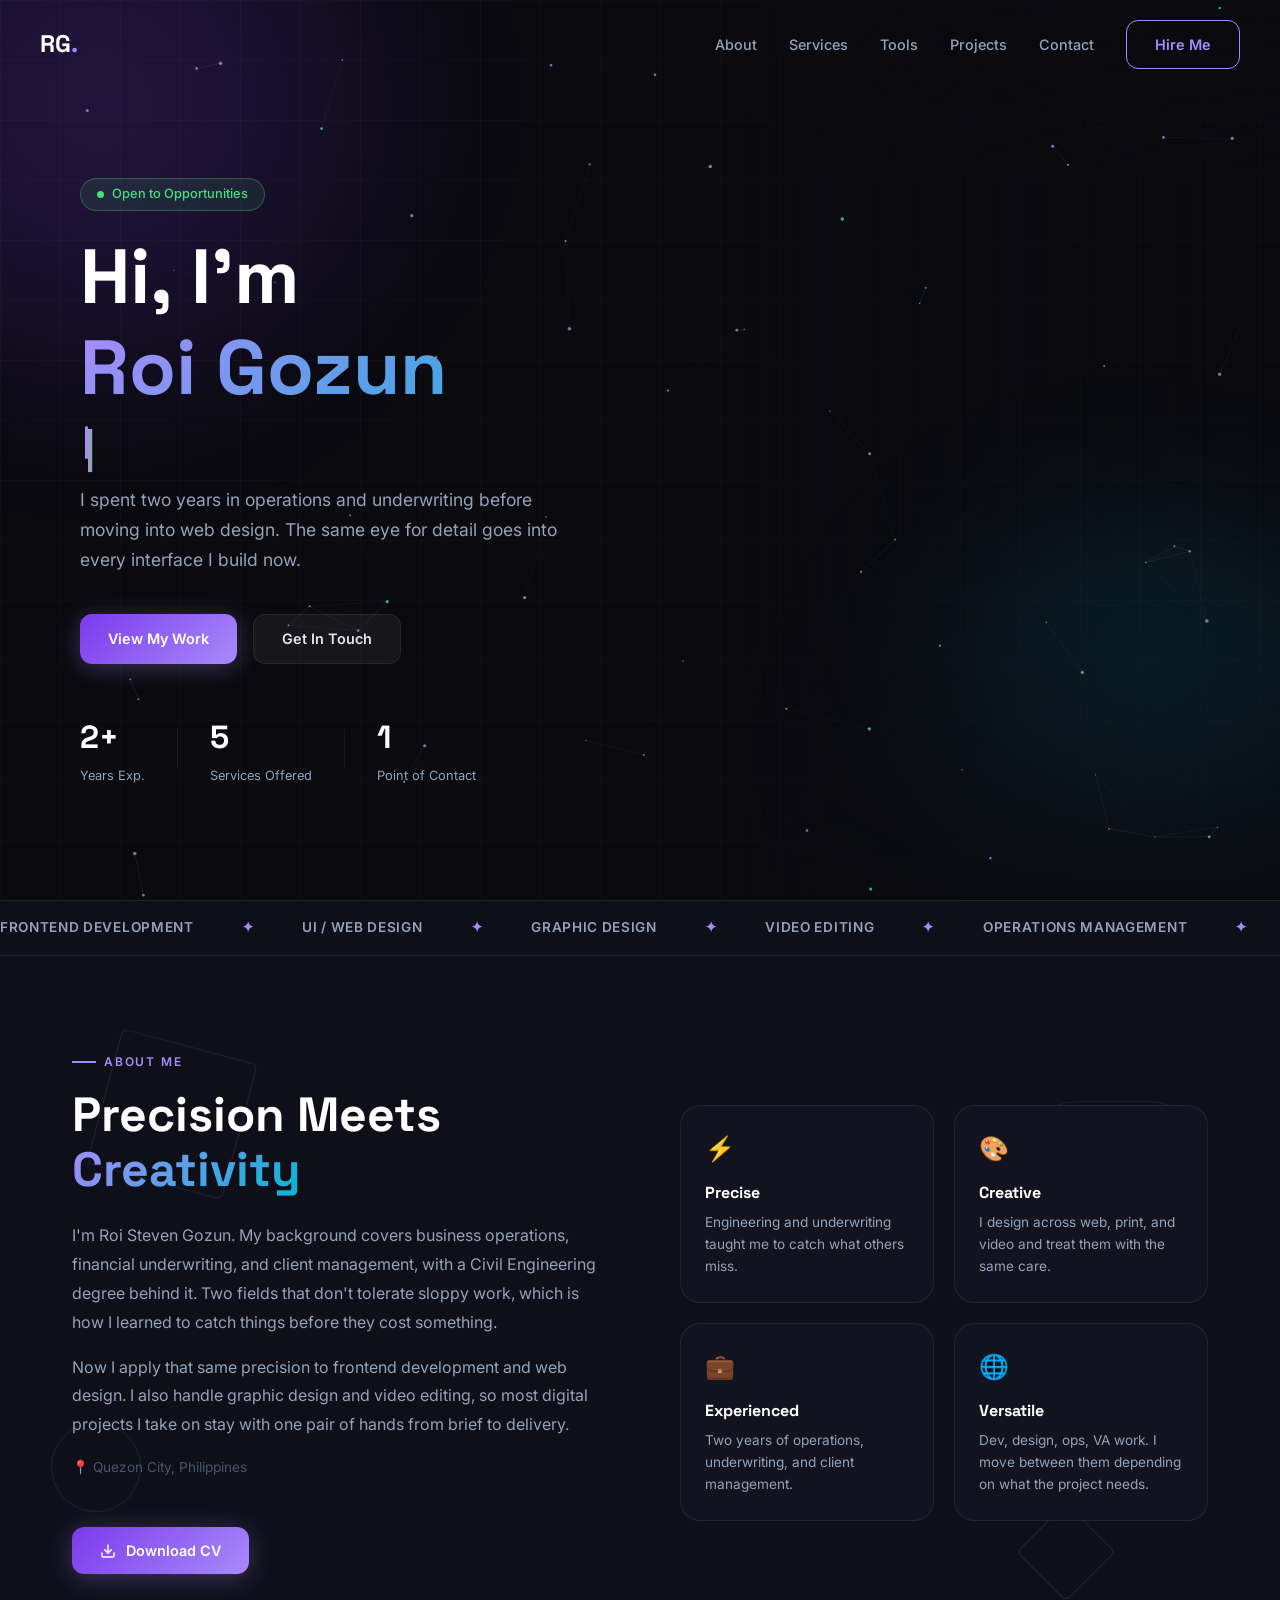
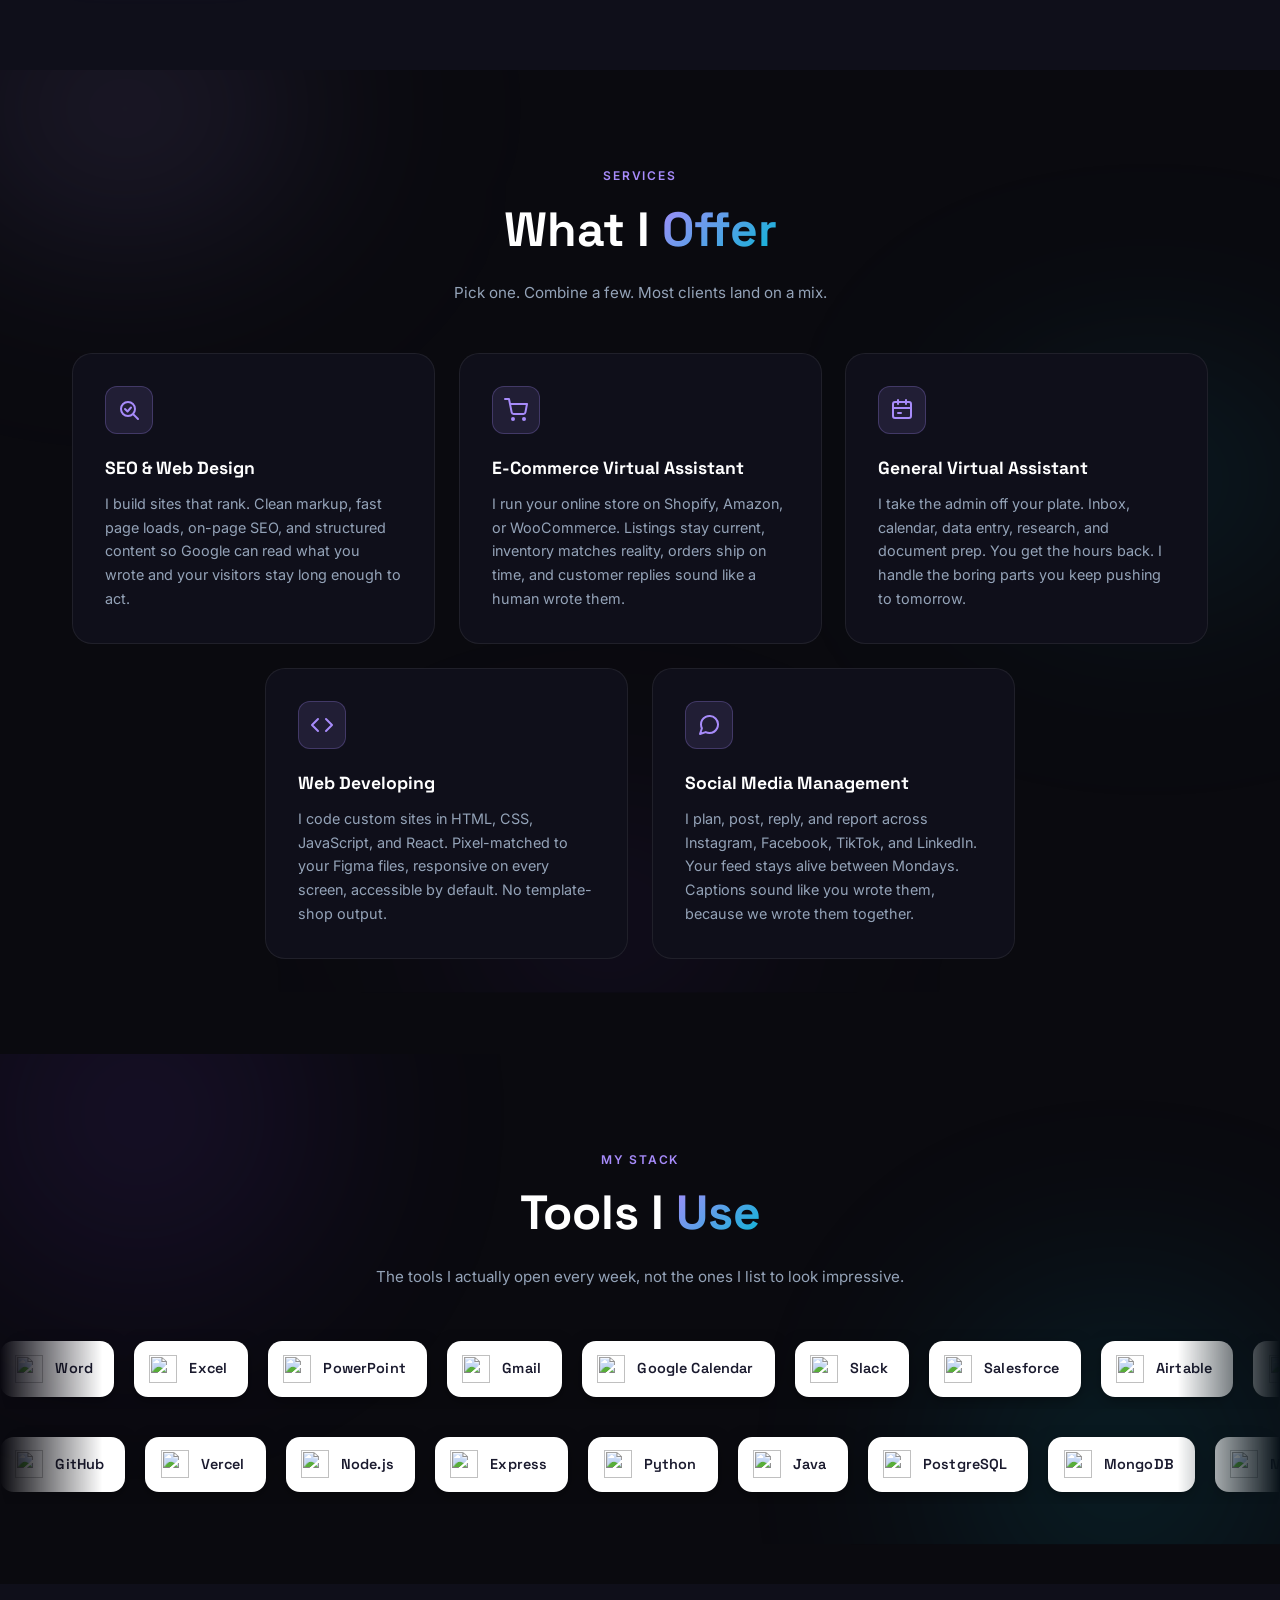
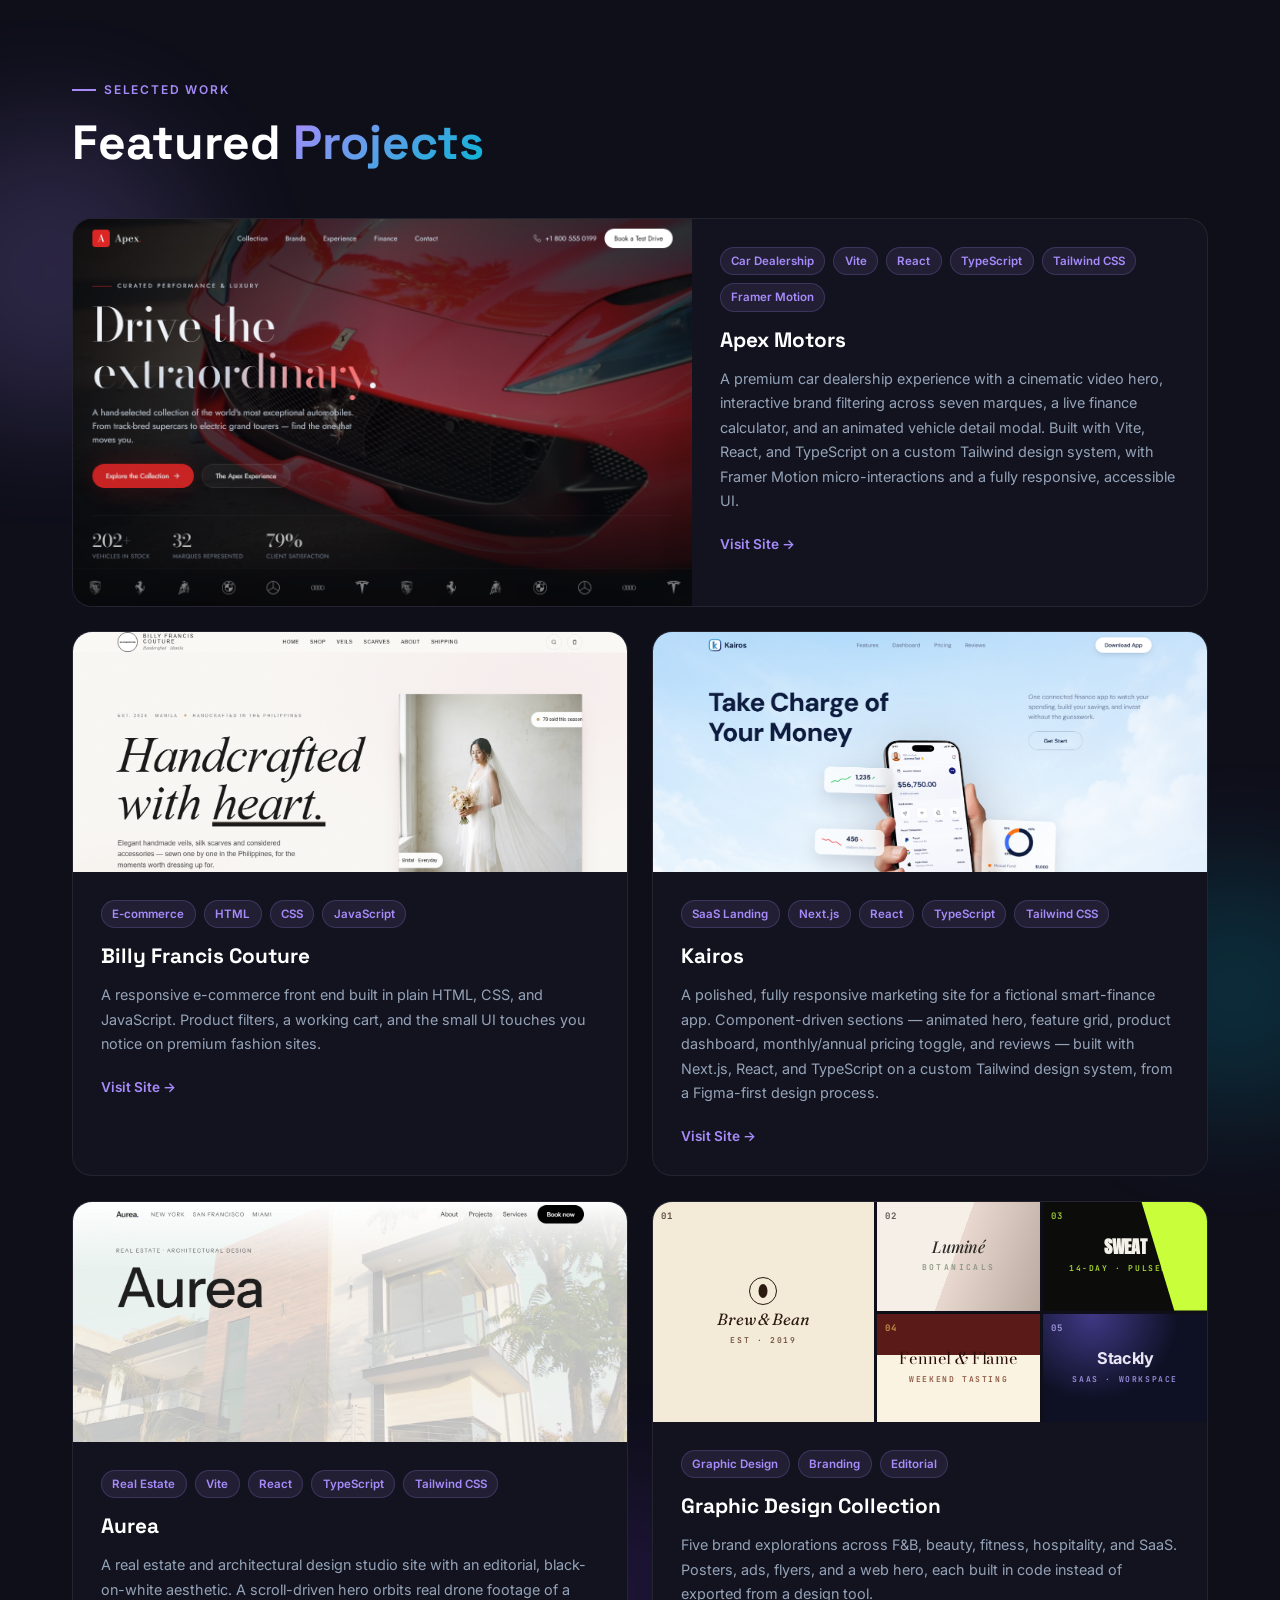
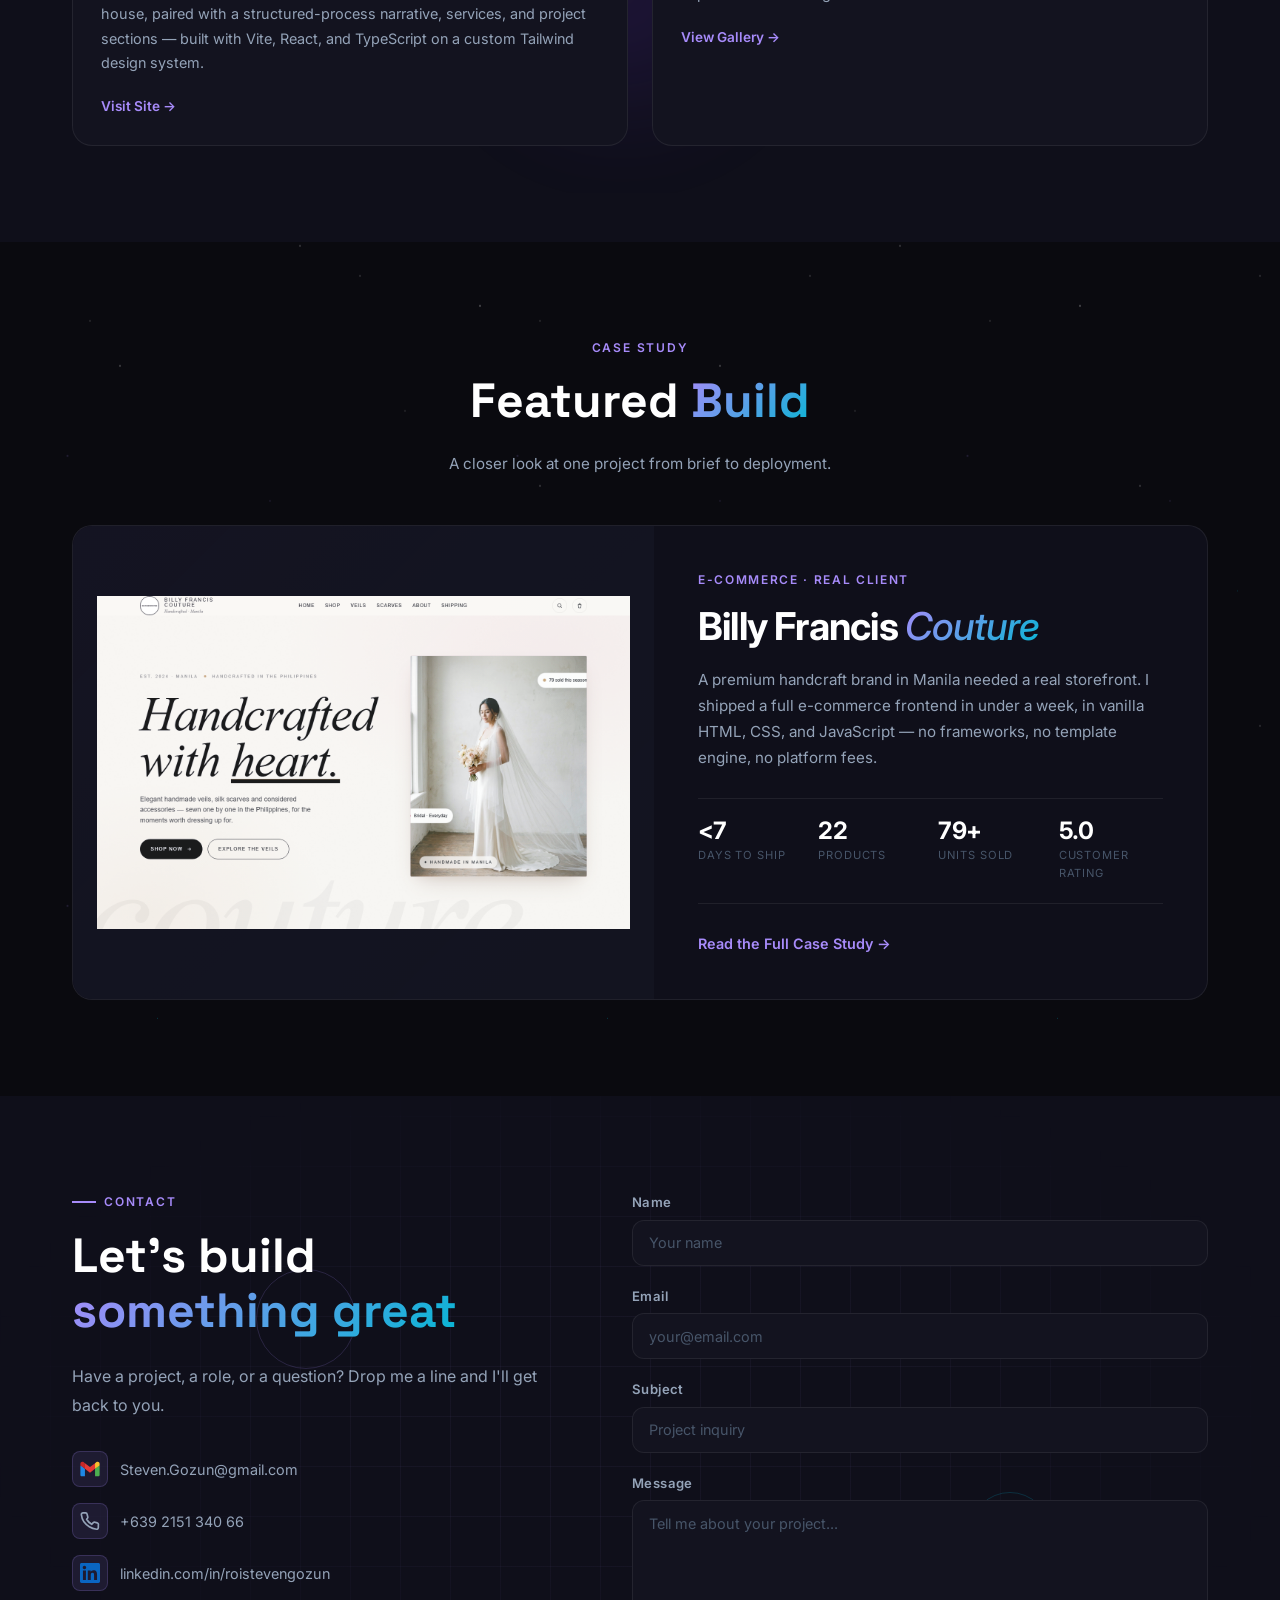
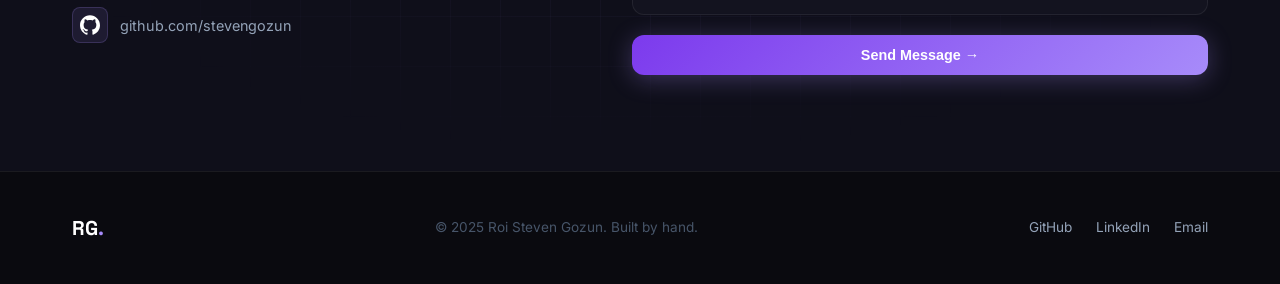
==== commit e6982493: "chore: streamline tools marquee" ====
--- a/index.html
+++ b/index.html
@@ -310,10 +310,6 @@
           <div class="tool-chip"><img src="https://cdn.jsdelivr.net/gh/devicons/devicon@latest/icons/mongodb/mongodb-original.svg" alt="" loading="lazy" /><span>MongoDB</span></div>
           <div class="tool-chip"><img src="https://cdn.jsdelivr.net/gh/devicons/devicon@latest/icons/mysql/mysql-original.svg" alt="" loading="lazy" /><span>MySQL</span></div>
           <div class="tool-chip"><img src="https://cdn.jsdelivr.net/gh/devicons/devicon@latest/icons/supabase/supabase-original.svg" alt="" loading="lazy" /><span>Supabase</span></div>
-          <div class="tool-chip"><img src="https://svgl.app/library/openai.svg" alt="" loading="lazy" /><span>ChatGPT</span></div>
-          <div class="tool-chip"><img src="https://cdn.simpleicons.org/claude/D97757" alt="" loading="lazy" /><span>Claude AI</span></div>
-          <div class="tool-chip"><img src="https://cdn.simpleicons.org/googlegemini/8E75B2" alt="" loading="lazy" /><span>Gemini</span></div>
-          <div class="tool-chip"><img src="https://svgl.app/library/runway.svg" alt="" loading="lazy" /><span>Runway</span></div>
         </div>
         <div class="tools-track" aria-hidden="true">
           <div class="tool-chip"><img src="https://cdn.simpleicons.org/github/181717" alt="" loading="lazy" /><span>GitHub</span></div>
@@ -326,10 +322,6 @@
           <div class="tool-chip"><img src="https://cdn.jsdelivr.net/gh/devicons/devicon@latest/icons/mongodb/mongodb-original.svg" alt="" loading="lazy" /><span>MongoDB</span></div>
           <div class="tool-chip"><img src="https://cdn.jsdelivr.net/gh/devicons/devicon@latest/icons/mysql/mysql-original.svg" alt="" loading="lazy" /><span>MySQL</span></div>
           <div class="tool-chip"><img src="https://cdn.jsdelivr.net/gh/devicons/devicon@latest/icons/supabase/supabase-original.svg" alt="" loading="lazy" /><span>Supabase</span></div>
-          <div class="tool-chip"><img src="https://svgl.app/library/openai.svg" alt="" loading="lazy" /><span>ChatGPT</span></div>
-          <div class="tool-chip"><img src="https://cdn.simpleicons.org/claude/D97757" alt="" loading="lazy" /><span>Claude AI</span></div>
-          <div class="tool-chip"><img src="https://cdn.simpleicons.org/googlegemini/8E75B2" alt="" loading="lazy" /><span>Gemini</span></div>
-          <div class="tool-chip"><img src="https://svgl.app/library/runway.svg" alt="" loading="lazy" /><span>Runway</span></div>
         </div>
       </div>
     </div>
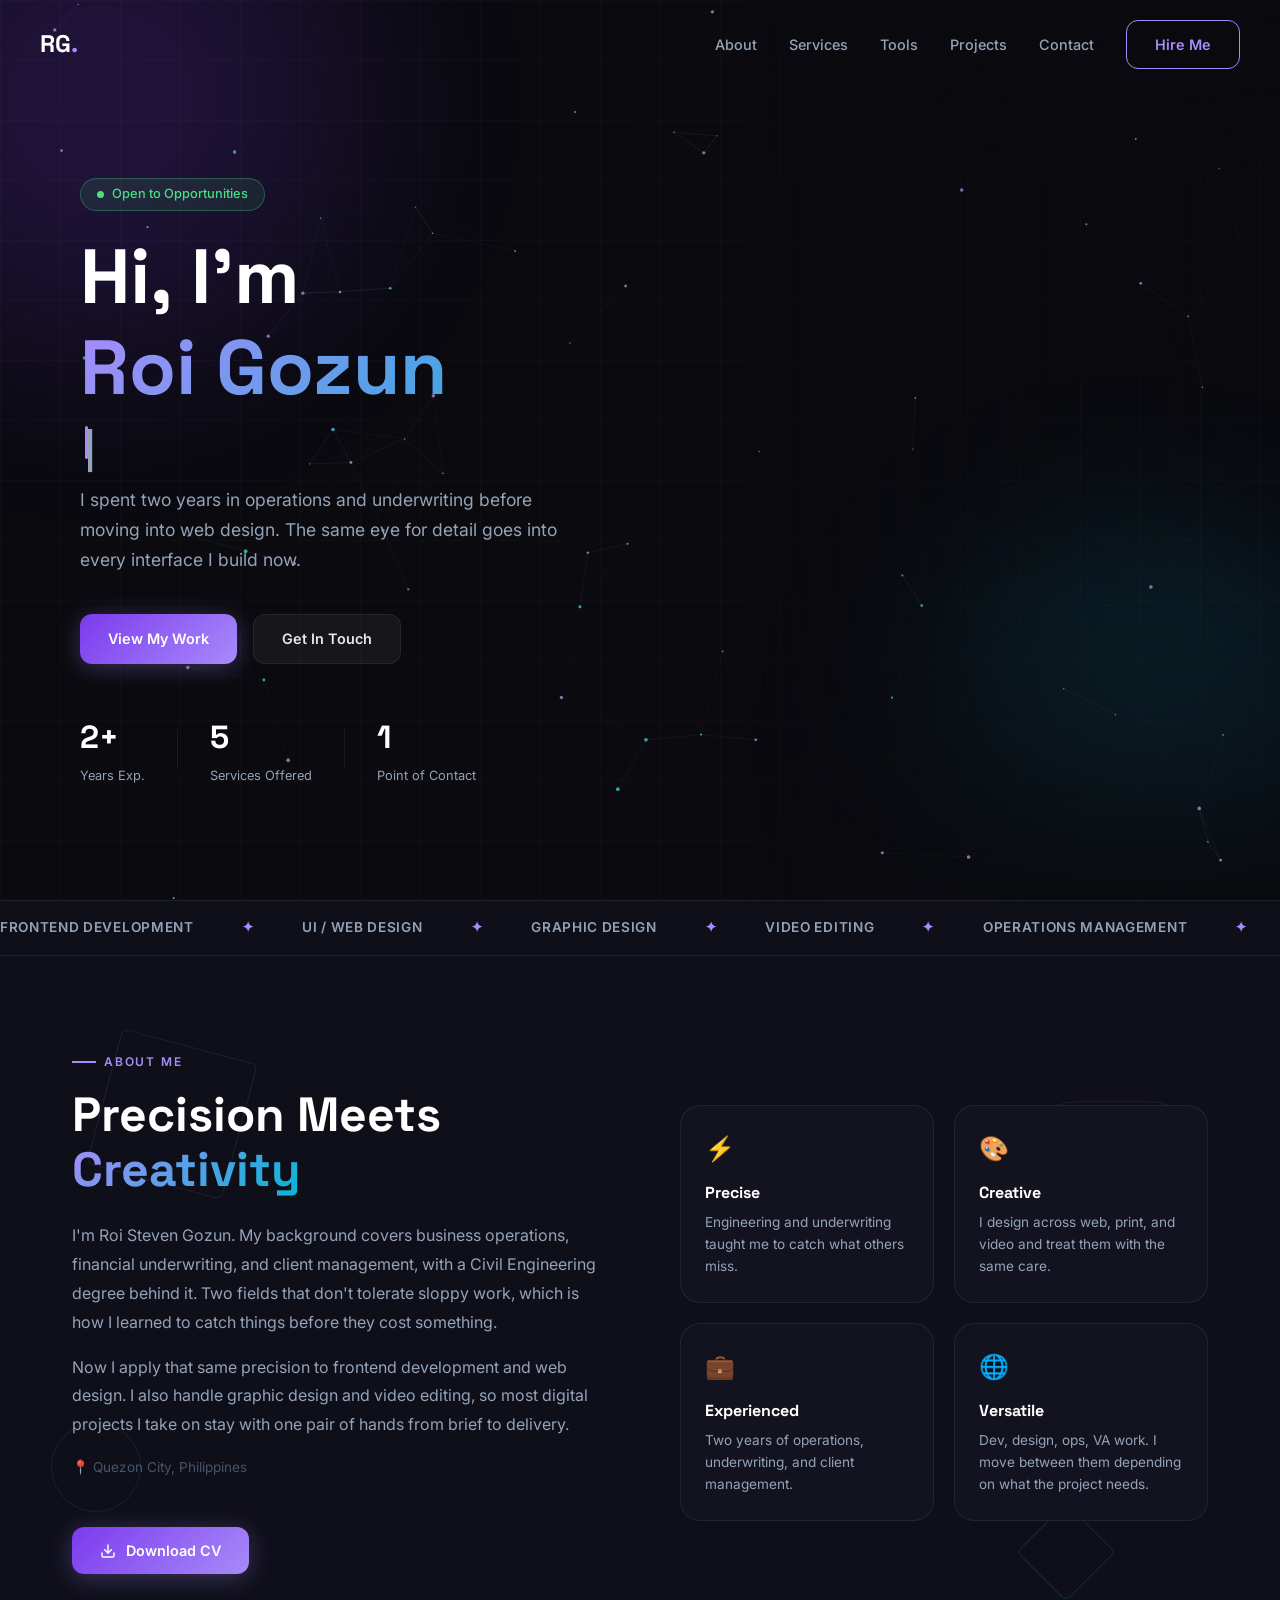
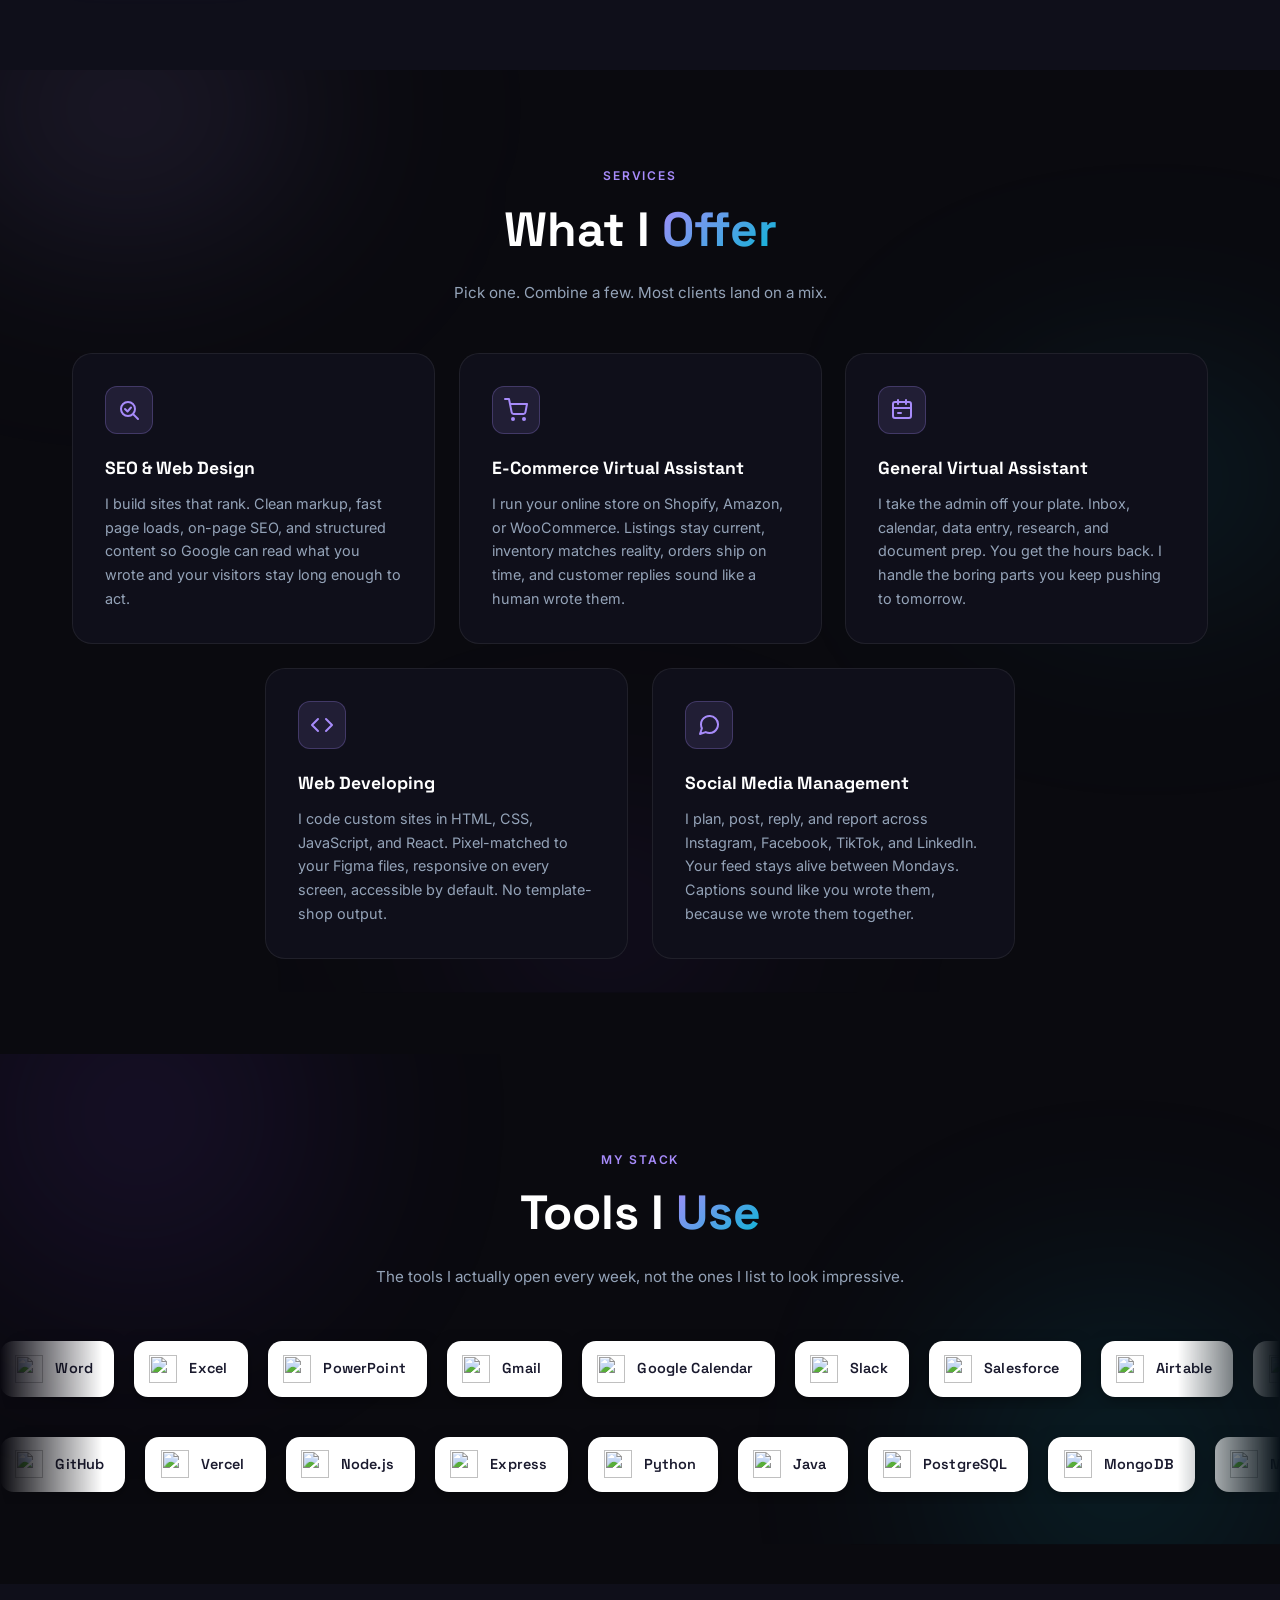
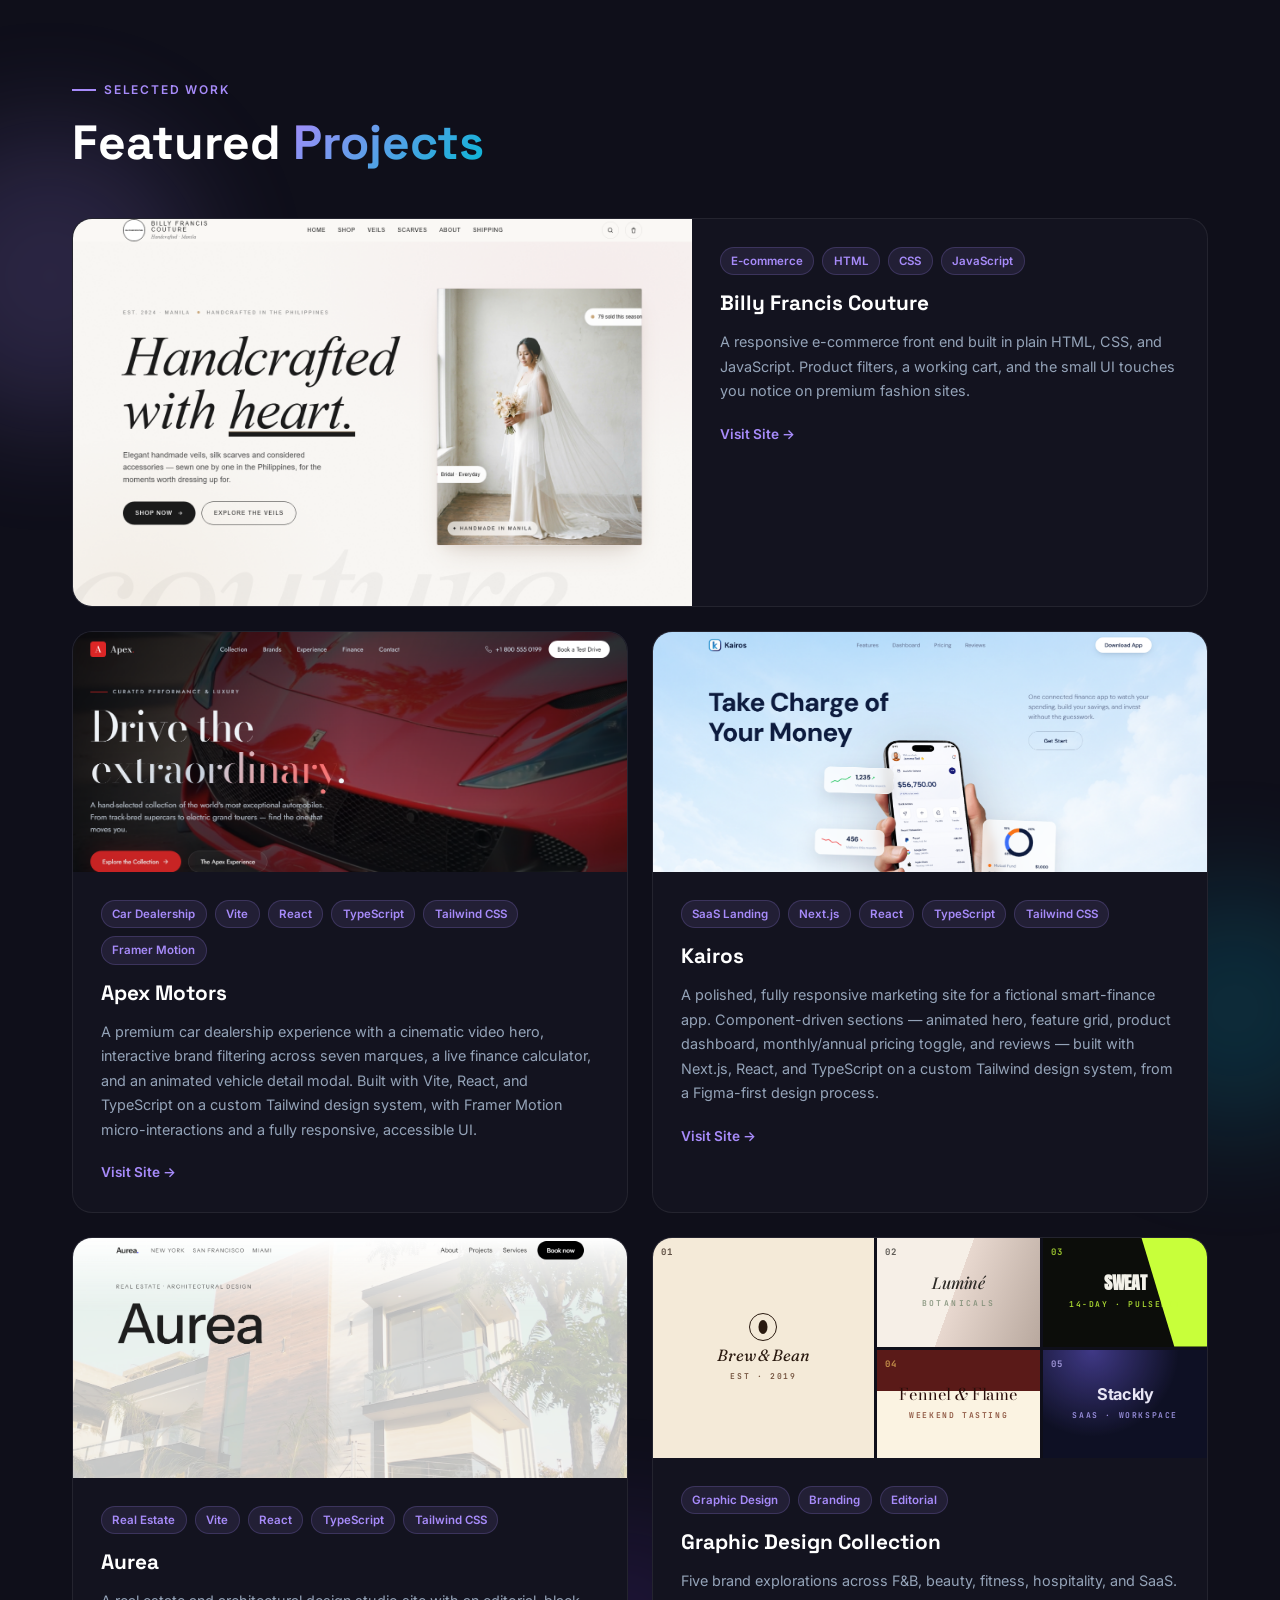
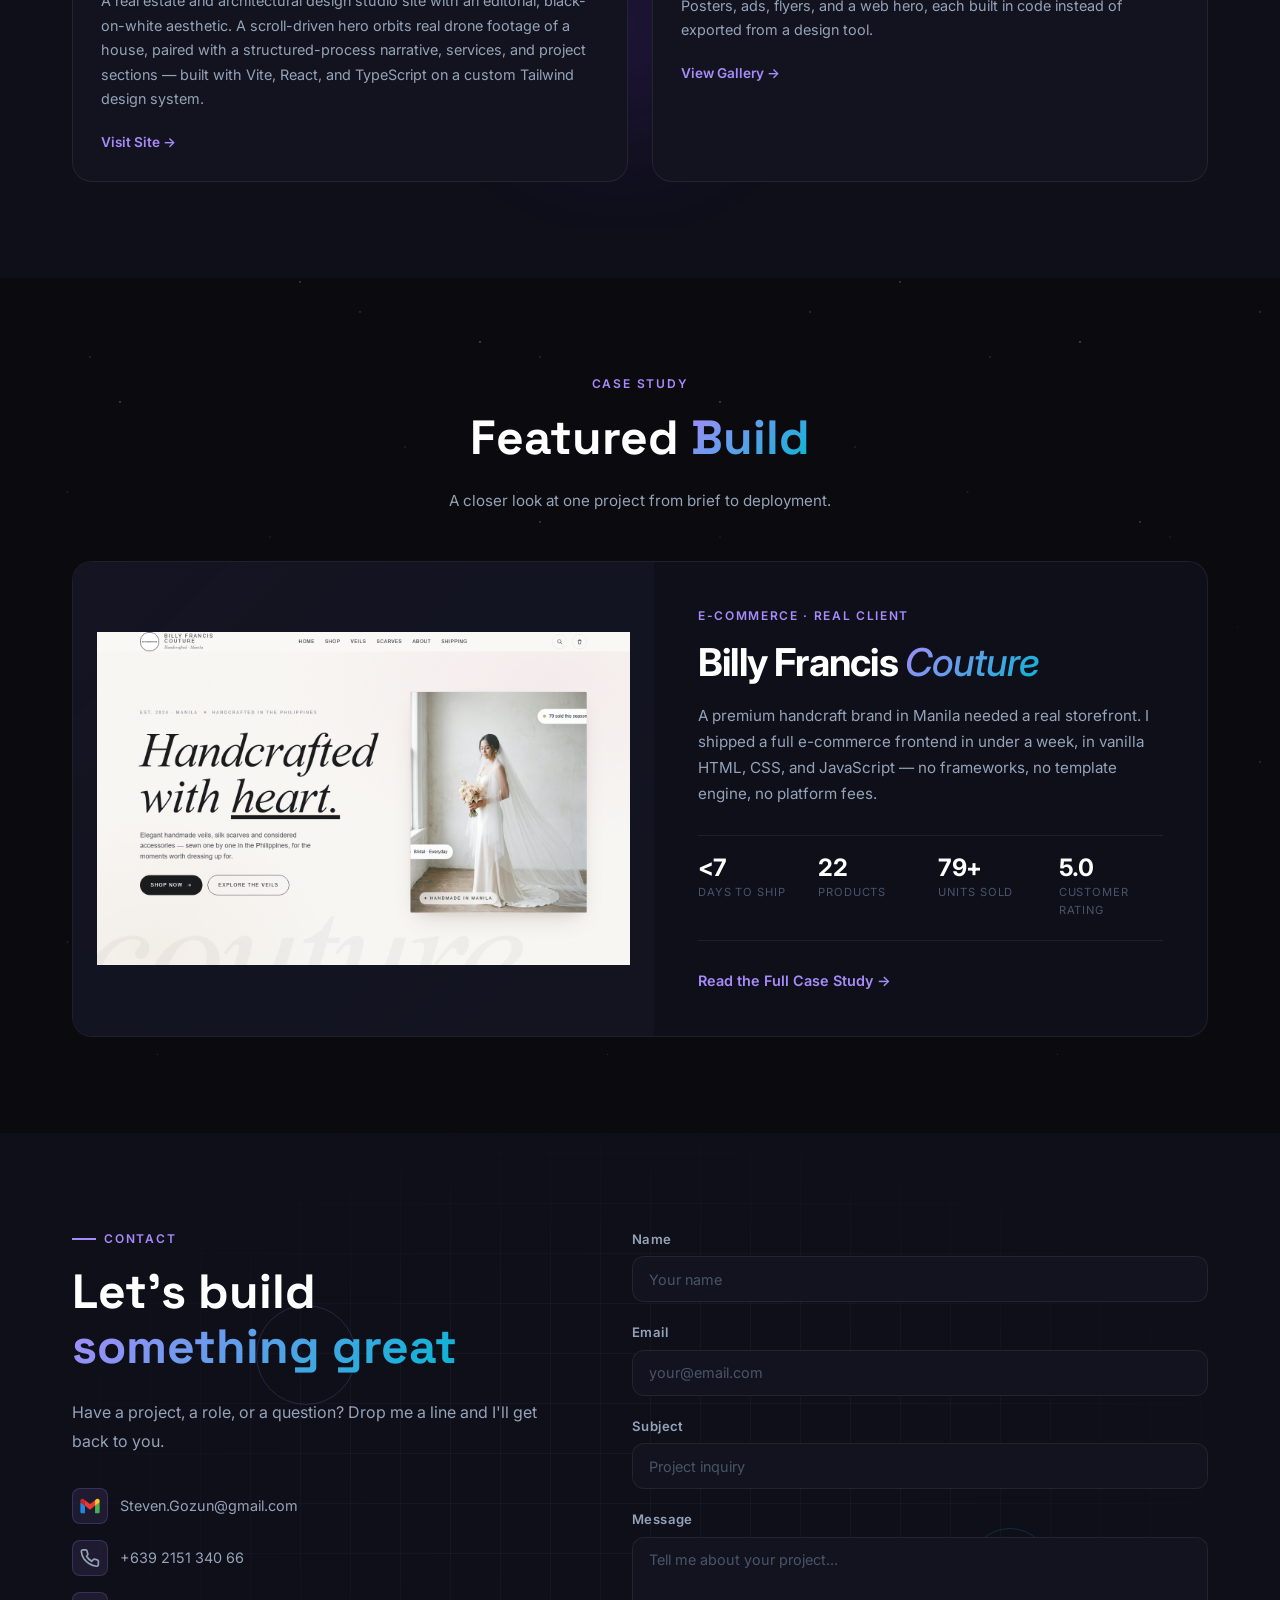
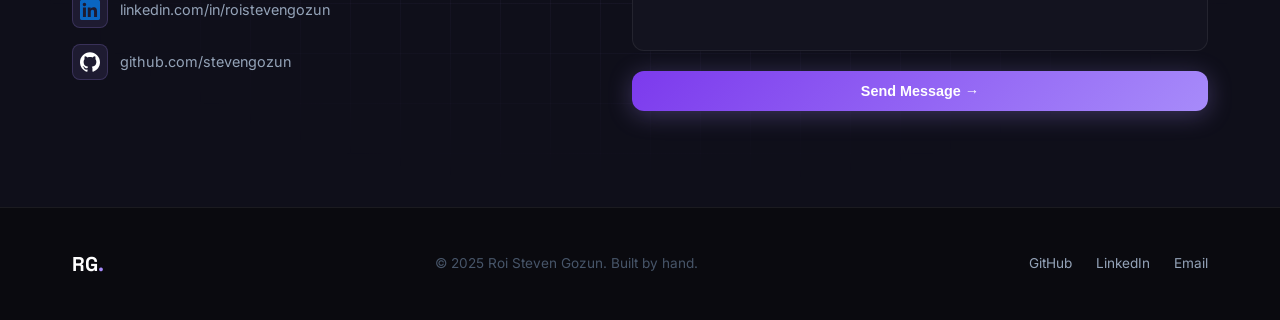
==== commit acdd2edf: "chore: restore Billy Francis Couture as the featured project" ====
--- a/index.html
+++ b/index.html
@@ -341,6 +341,28 @@
 
         <article class="project-card project-card--featured">
           <div class="project-card__img project-card__img--photo">
+            <a href="https://billy-francis-couture.steven-gozun.workers.dev/" target="_blank" rel="noopener" class="project-thumb">
+              <img src="assets/bfc-preview.png" alt="Billy Francis Couture preview" loading="lazy" />
+              <span class="project-thumb__overlay">View Live →</span>
+            </a>
+          </div>
+          <div class="project-card__body">
+            <div class="project-card__meta">
+              <span class="project-tag">E-commerce</span>
+              <span class="project-tag">HTML</span>
+              <span class="project-tag">CSS</span>
+              <span class="project-tag">JavaScript</span>
+            </div>
+            <h3 class="project-card__title">Billy Francis Couture</h3>
+            <p class="project-card__desc">A responsive e-commerce front end built in plain HTML, CSS, and JavaScript. Product filters, a working cart, and the small UI touches you notice on premium fashion sites.</p>
+            <div class="project-card__links">
+              <a href="https://billy-francis-couture.steven-gozun.workers.dev/" target="_blank" rel="noopener" class="project-link">Visit Site →</a>
+            </div>
+          </div>
+        </article>
+
+        <article class="project-card">
+          <div class="project-card__img project-card__img--photo">
             <a href="https://apex-motors.steven-gozun.workers.dev/" target="_blank" rel="noopener" class="project-thumb">
               <img src="assets/apex-preview.png" alt="Apex Motors car dealership website preview" loading="lazy" />
               <span class="project-thumb__overlay">View Live →</span>
@@ -359,28 +381,6 @@
             <p class="project-card__desc">A premium car dealership experience with a cinematic video hero, interactive brand filtering across seven marques, a live finance calculator, and an animated vehicle detail modal. Built with Vite, React, and TypeScript on a custom Tailwind design system, with Framer Motion micro-interactions and a fully responsive, accessible UI.</p>
             <div class="project-card__links">
               <a href="https://apex-motors.steven-gozun.workers.dev/" target="_blank" rel="noopener" class="project-link">Visit Site →</a>
-            </div>
-          </div>
-        </article>
-
-        <article class="project-card">
-          <div class="project-card__img project-card__img--photo">
-            <a href="https://billy-francis-couture.steven-gozun.workers.dev/" target="_blank" rel="noopener" class="project-thumb">
-              <img src="assets/bfc-preview.png" alt="Billy Francis Couture preview" loading="lazy" />
-              <span class="project-thumb__overlay">View Live →</span>
-            </a>
-          </div>
-          <div class="project-card__body">
-            <div class="project-card__meta">
-              <span class="project-tag">E-commerce</span>
-              <span class="project-tag">HTML</span>
-              <span class="project-tag">CSS</span>
-              <span class="project-tag">JavaScript</span>
-            </div>
-            <h3 class="project-card__title">Billy Francis Couture</h3>
-            <p class="project-card__desc">A responsive e-commerce front end built in plain HTML, CSS, and JavaScript. Product filters, a working cart, and the small UI touches you notice on premium fashion sites.</p>
-            <div class="project-card__links">
-              <a href="https://billy-francis-couture.steven-gozun.workers.dev/" target="_blank" rel="noopener" class="project-link">Visit Site →</a>
             </div>
           </div>
         </article>
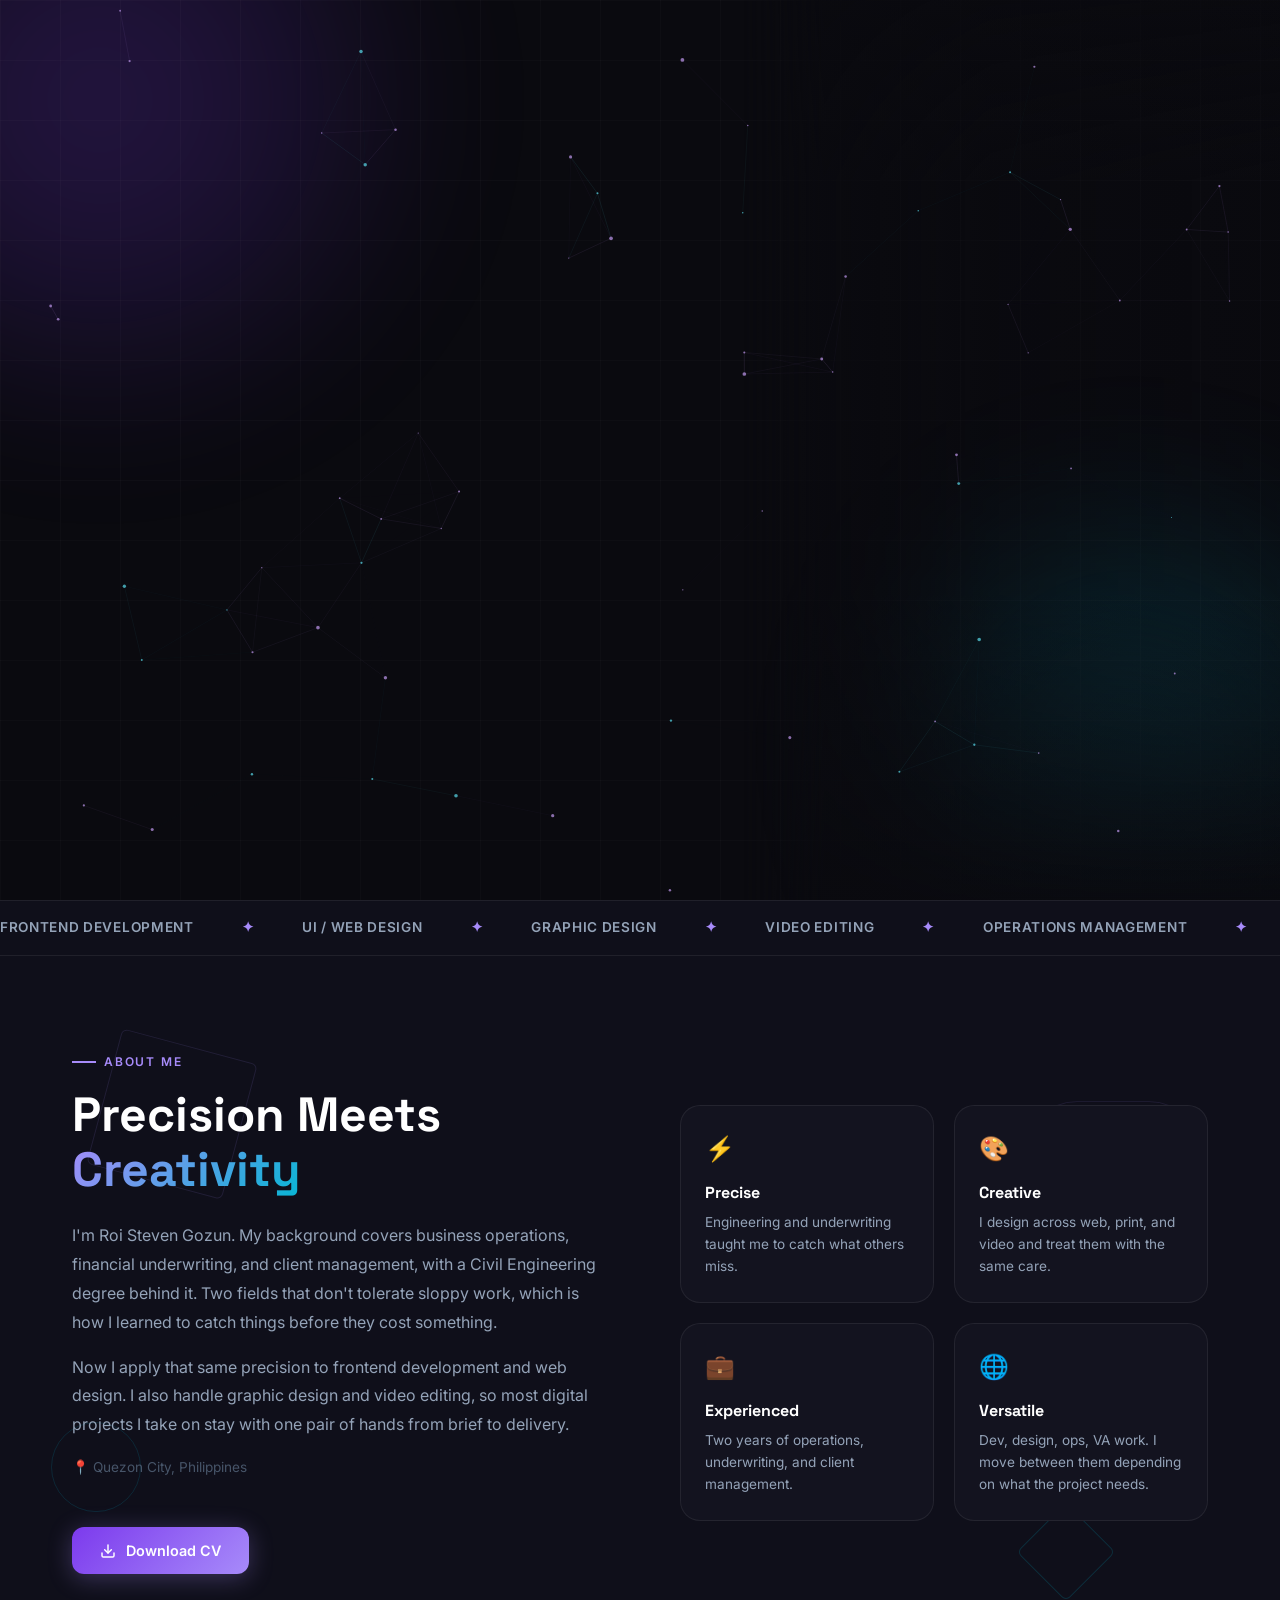
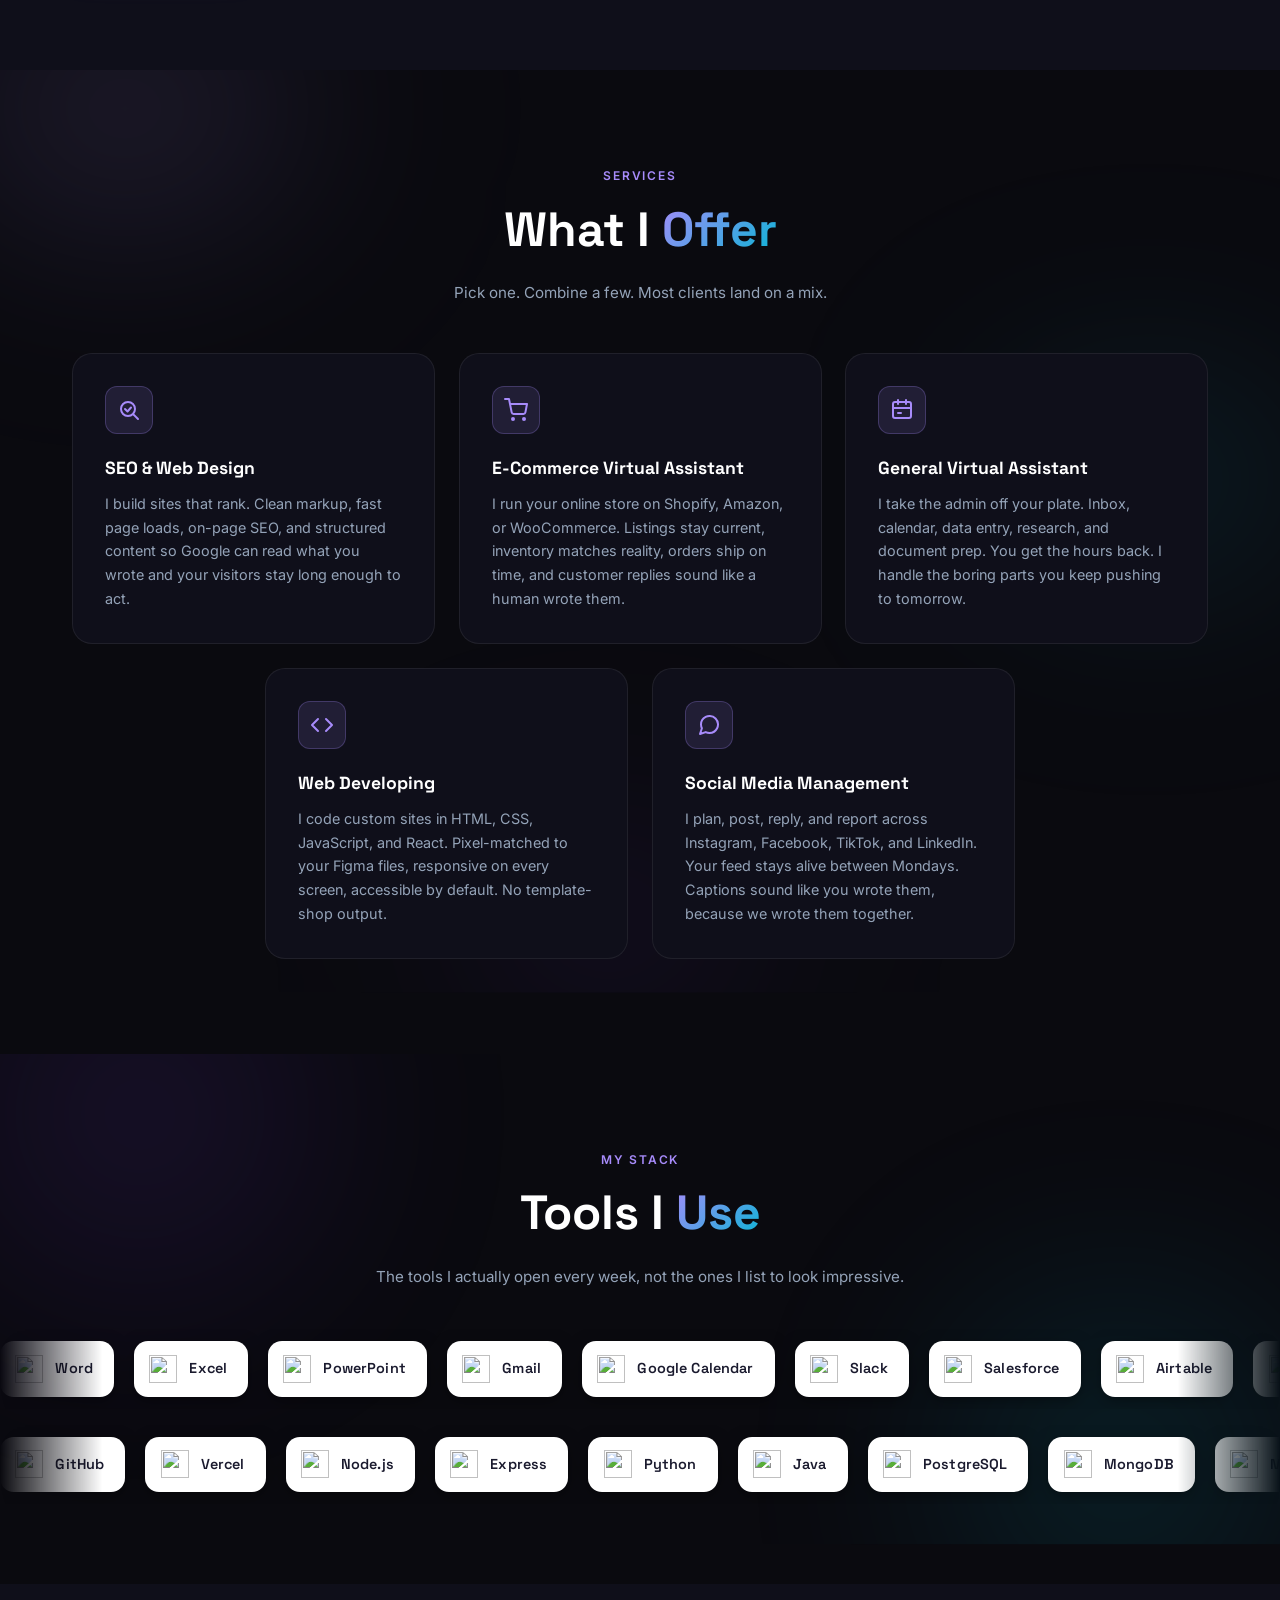
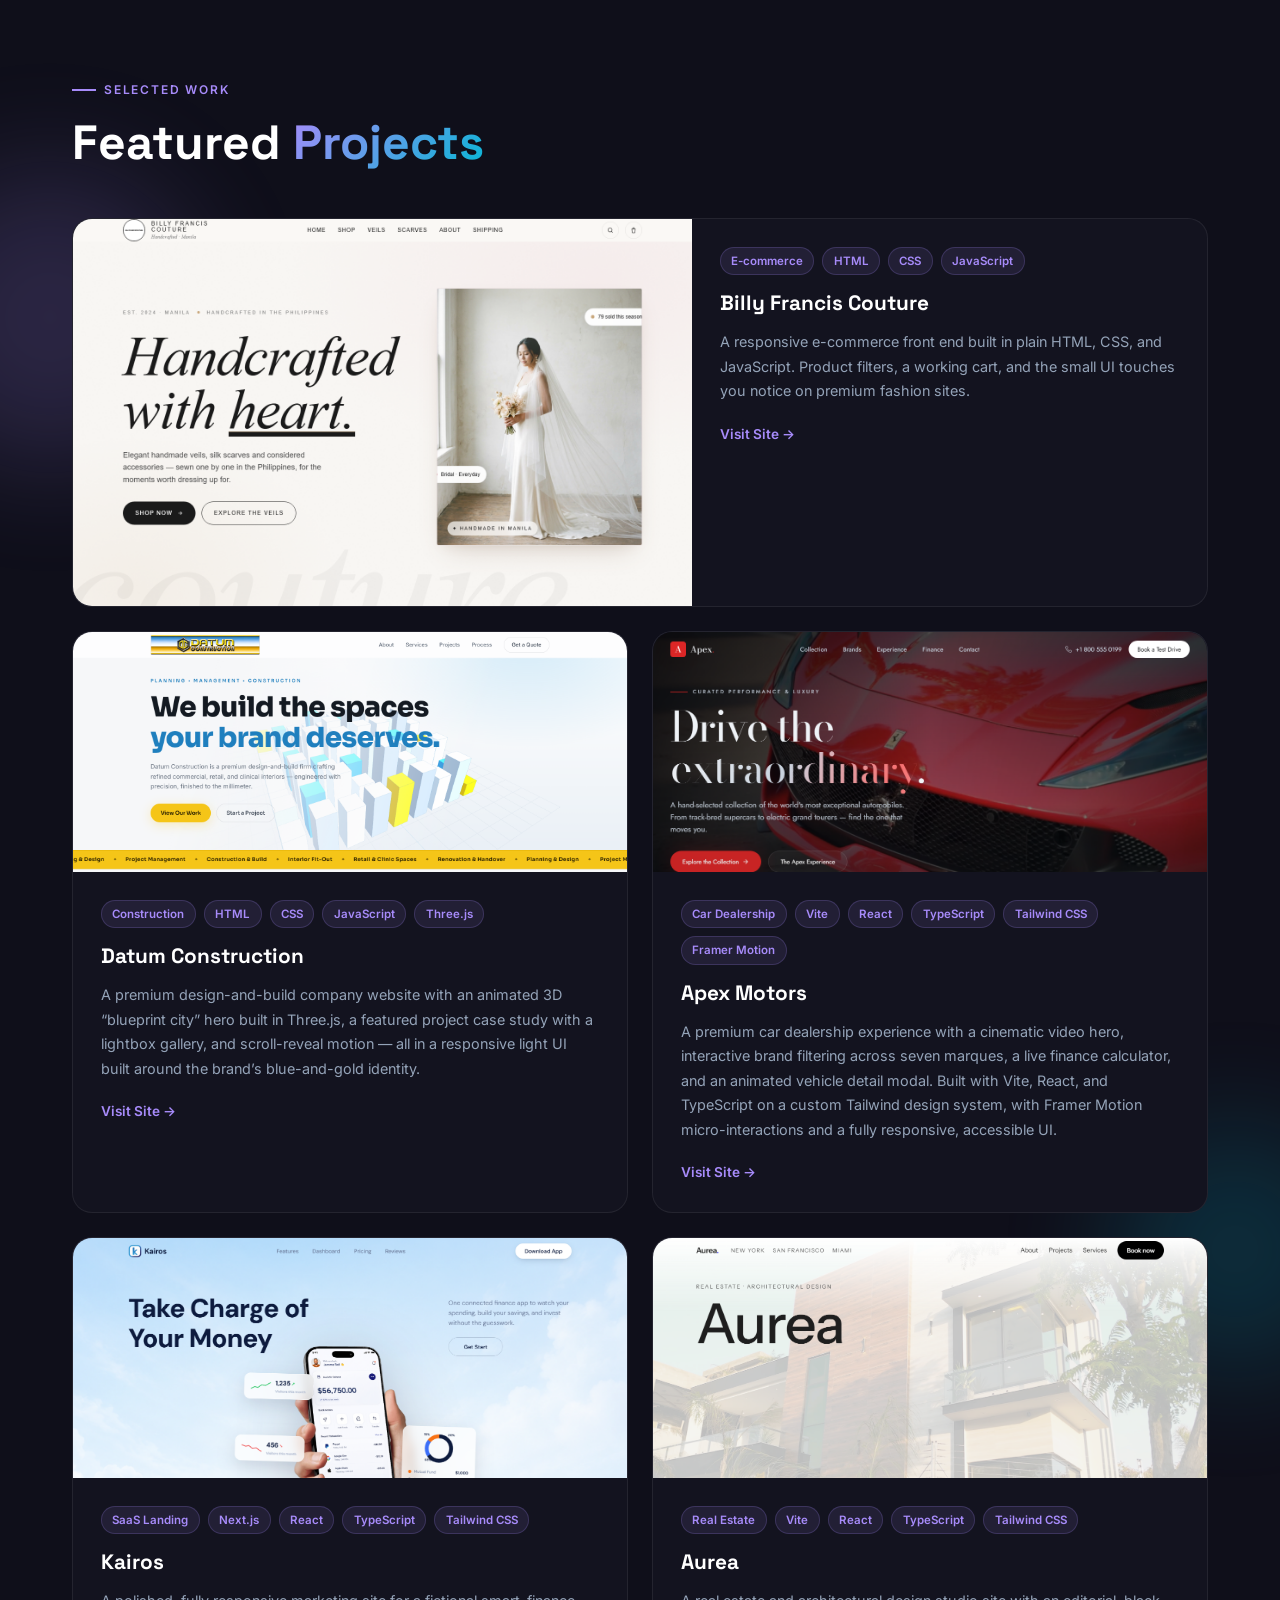
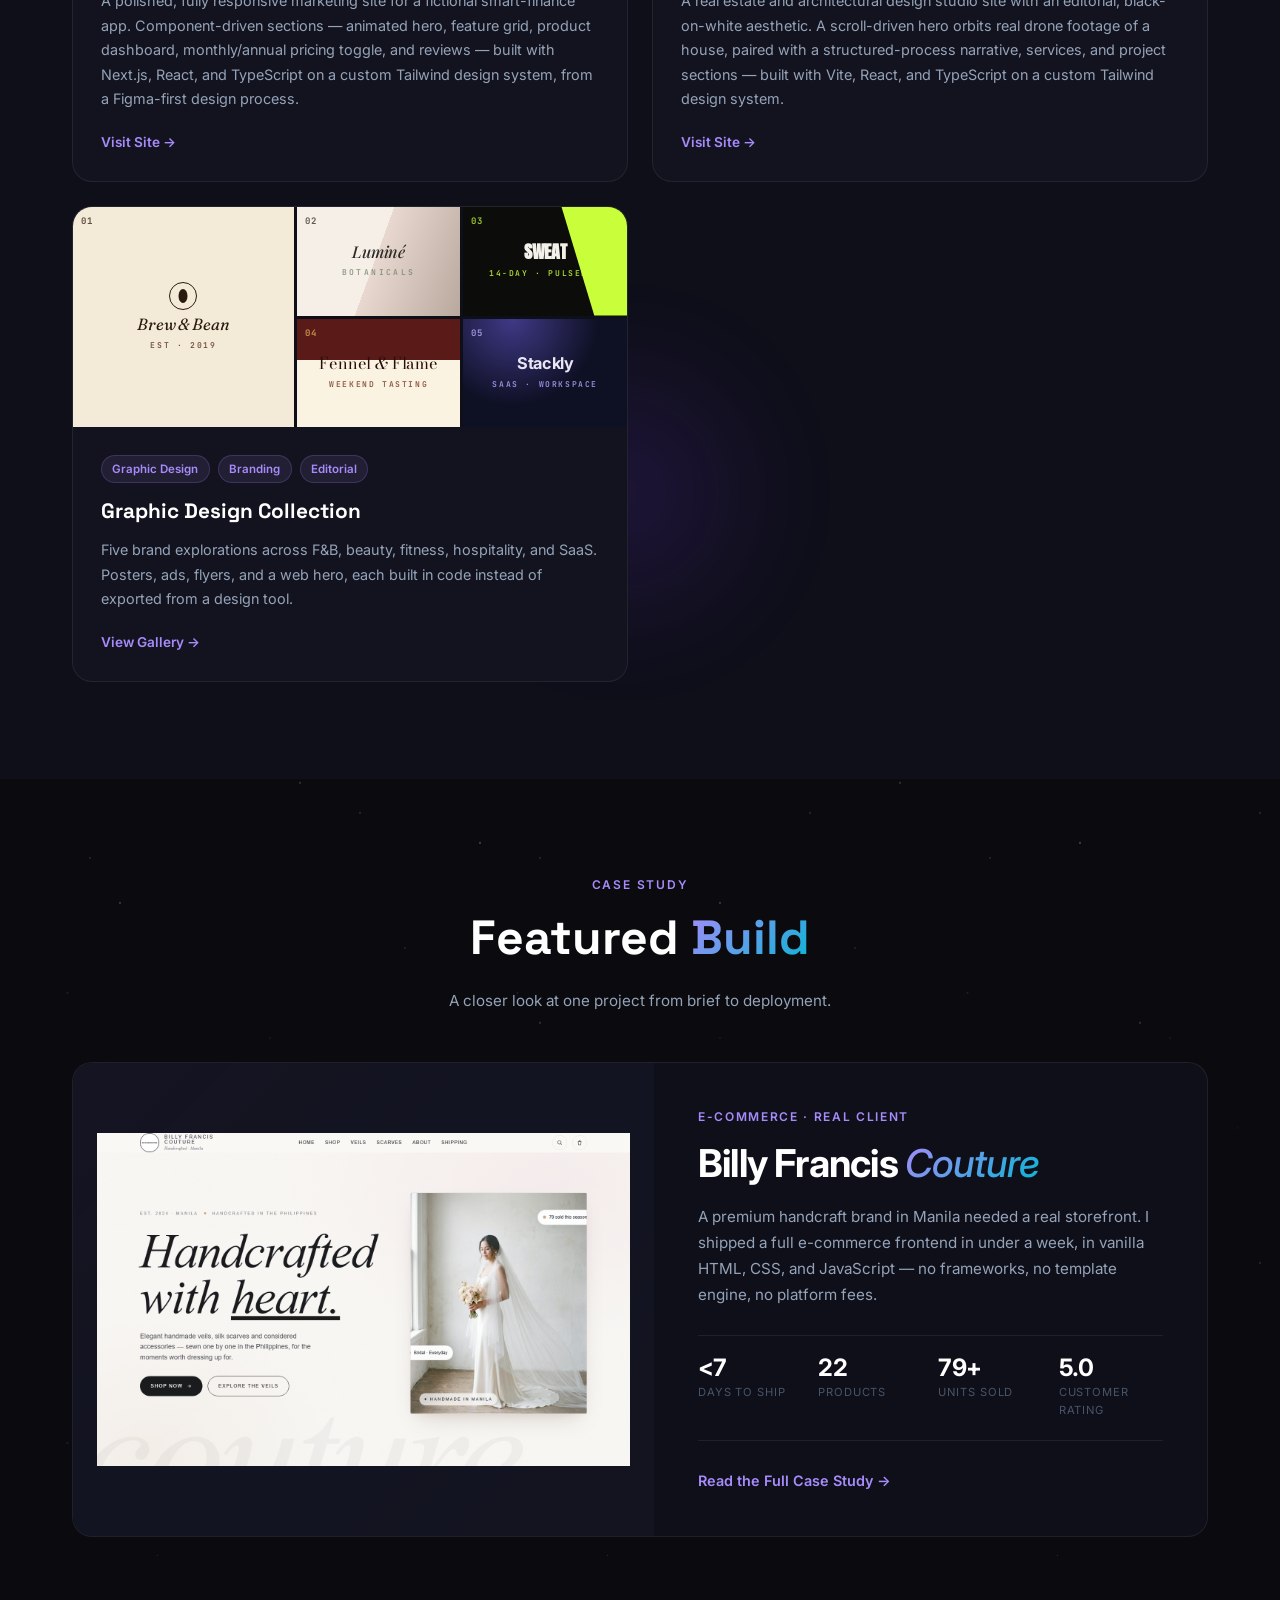
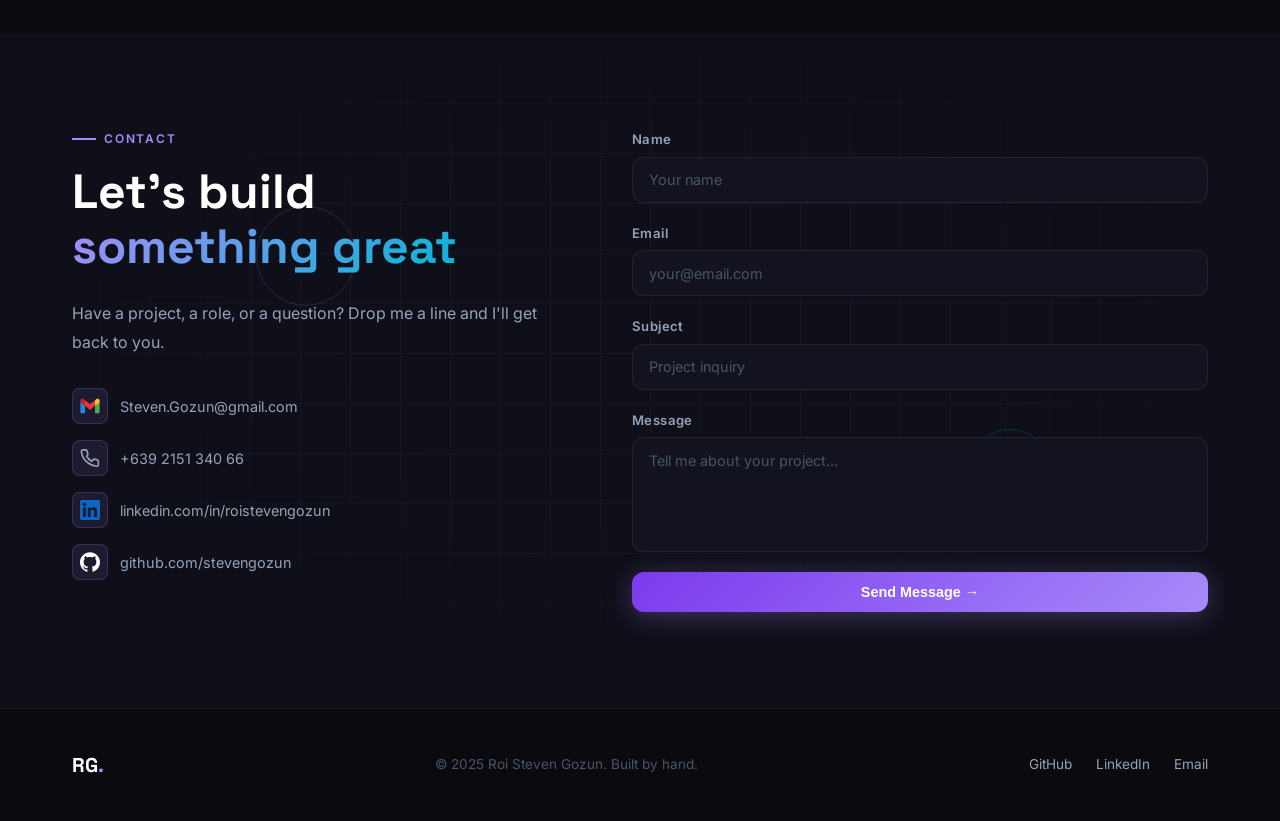
==== commit bdc0d12b: "feat: add Datum Construction project card" ====
--- a/index.html
+++ b/index.html
@@ -363,6 +363,29 @@
 
         <article class="project-card">
           <div class="project-card__img project-card__img--photo">
+            <a href="https://datum-construction.pages.dev/" target="_blank" rel="noopener" class="project-thumb">
+              <img src="assets/datum-preview.png" alt="Datum Construction company website preview" loading="lazy" />
+              <span class="project-thumb__overlay">View Live →</span>
+            </a>
+          </div>
+          <div class="project-card__body">
+            <div class="project-card__meta">
+              <span class="project-tag">Construction</span>
+              <span class="project-tag">HTML</span>
+              <span class="project-tag">CSS</span>
+              <span class="project-tag">JavaScript</span>
+              <span class="project-tag">Three.js</span>
+            </div>
+            <h3 class="project-card__title">Datum Construction</h3>
+            <p class="project-card__desc">A premium design-and-build company website with an animated 3D &ldquo;blueprint city&rdquo; hero built in Three.js, a featured project case study with a lightbox gallery, and scroll-reveal motion &mdash; all in a responsive light UI built around the brand&rsquo;s blue-and-gold identity.</p>
+            <div class="project-card__links">
+              <a href="https://datum-construction.pages.dev/" target="_blank" rel="noopener" class="project-link">Visit Site →</a>
+            </div>
+          </div>
+        </article>
+
+        <article class="project-card">
+          <div class="project-card__img project-card__img--photo">
             <a href="https://apex-motors.steven-gozun.workers.dev/" target="_blank" rel="noopener" class="project-thumb">
               <img src="assets/apex-preview.png" alt="Apex Motors car dealership website preview" loading="lazy" />
               <span class="project-thumb__overlay">View Live →</span>
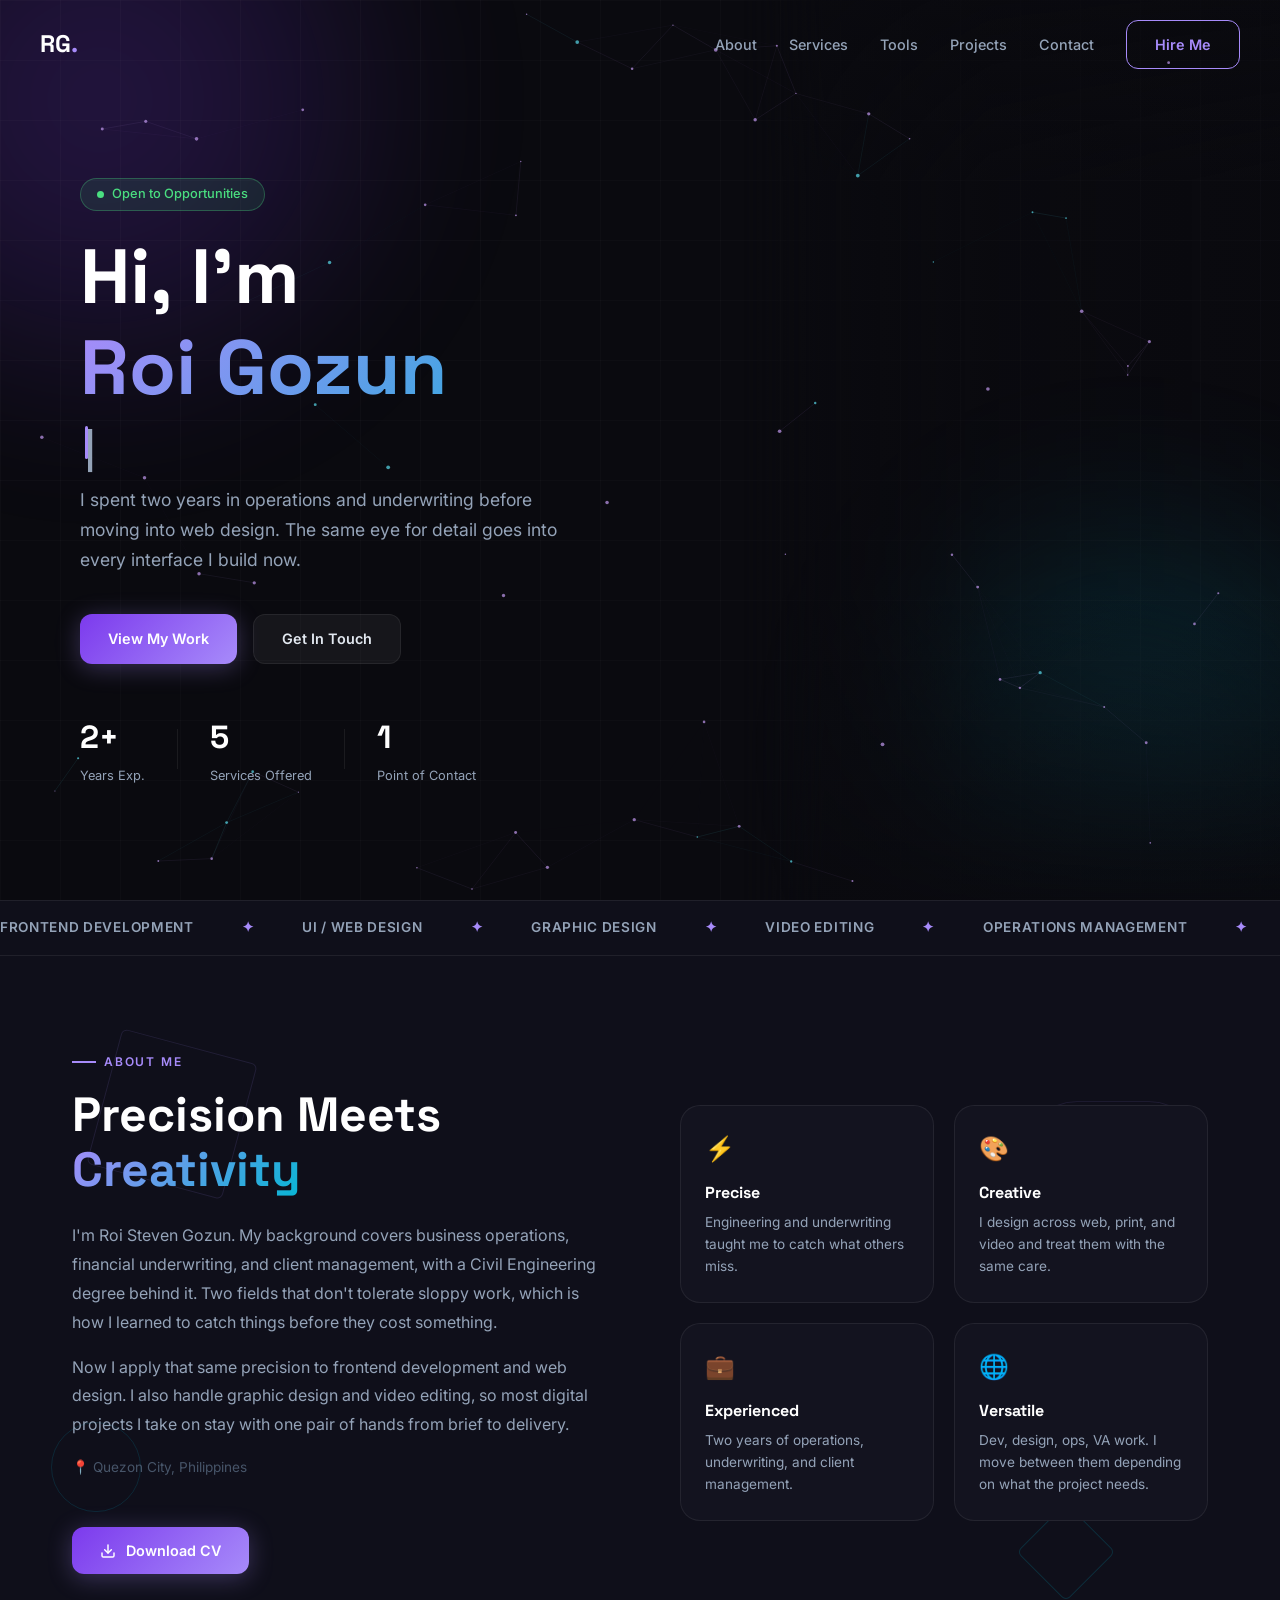
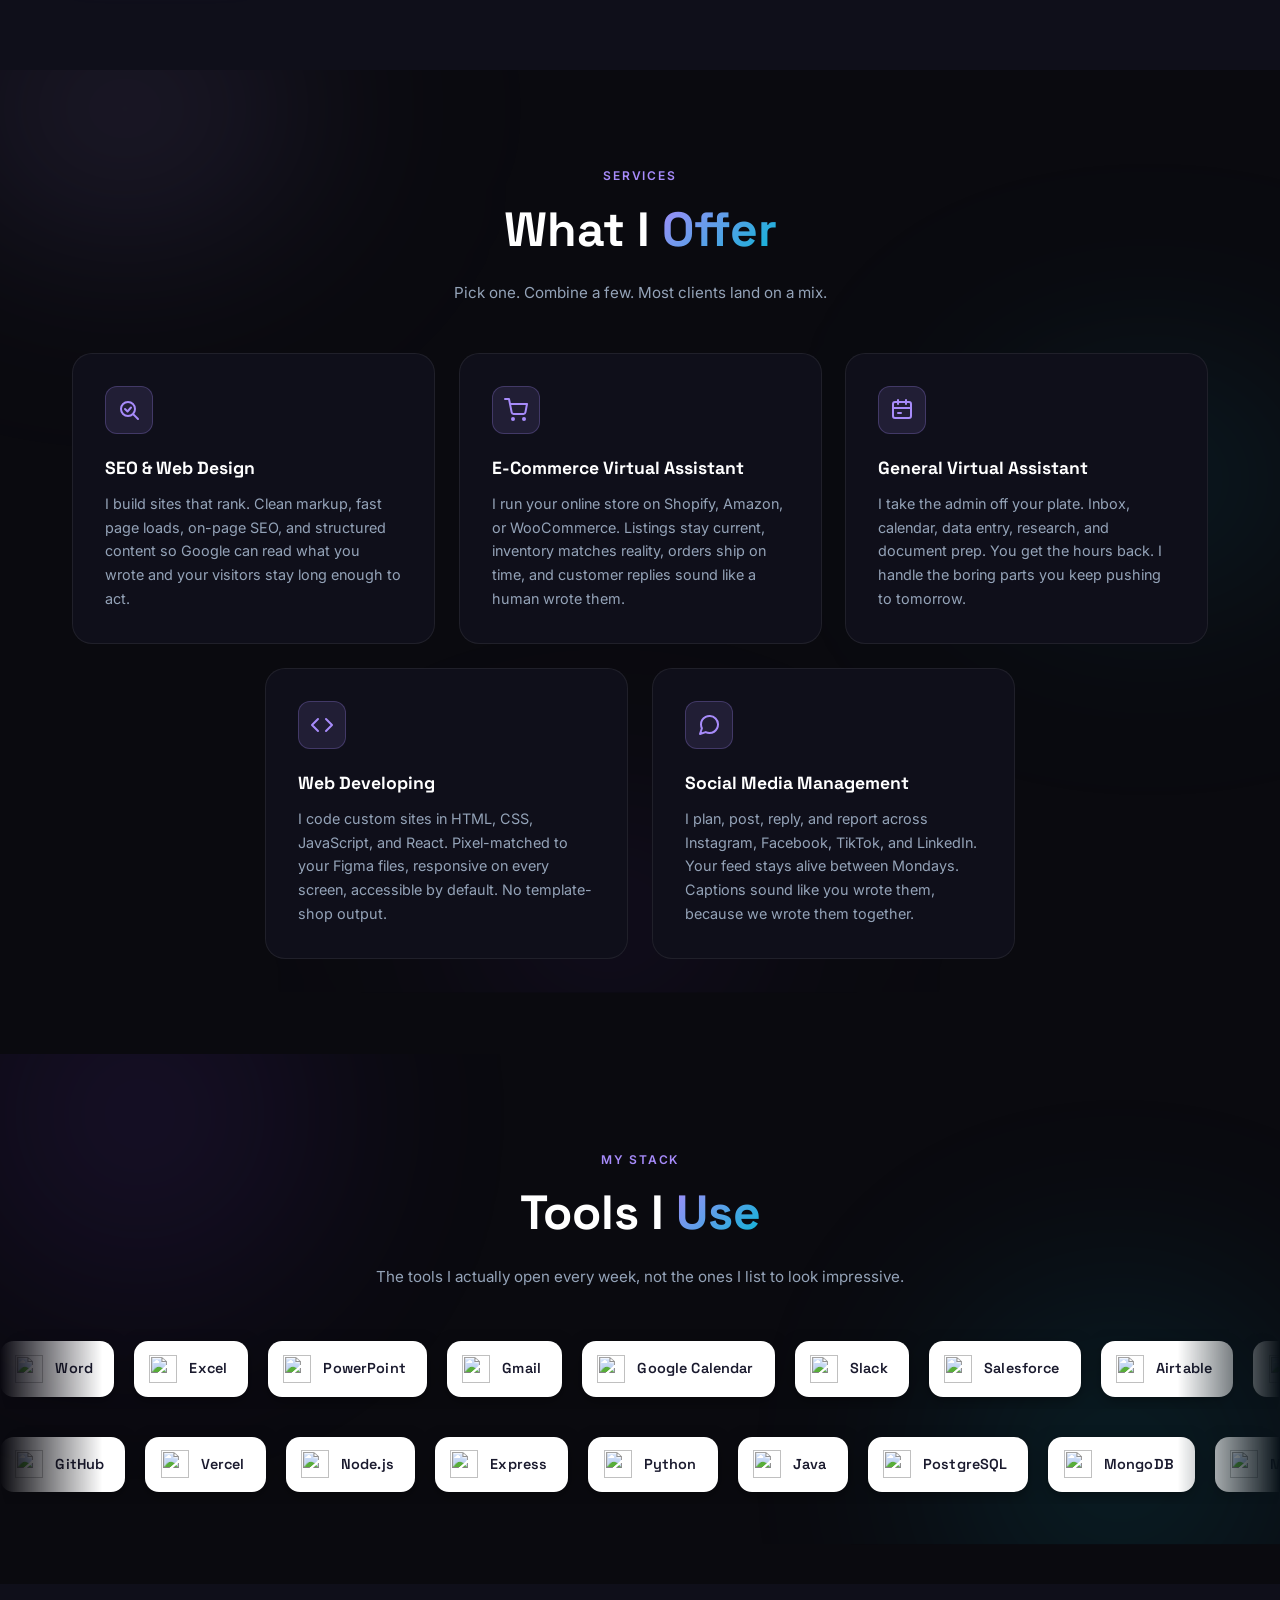
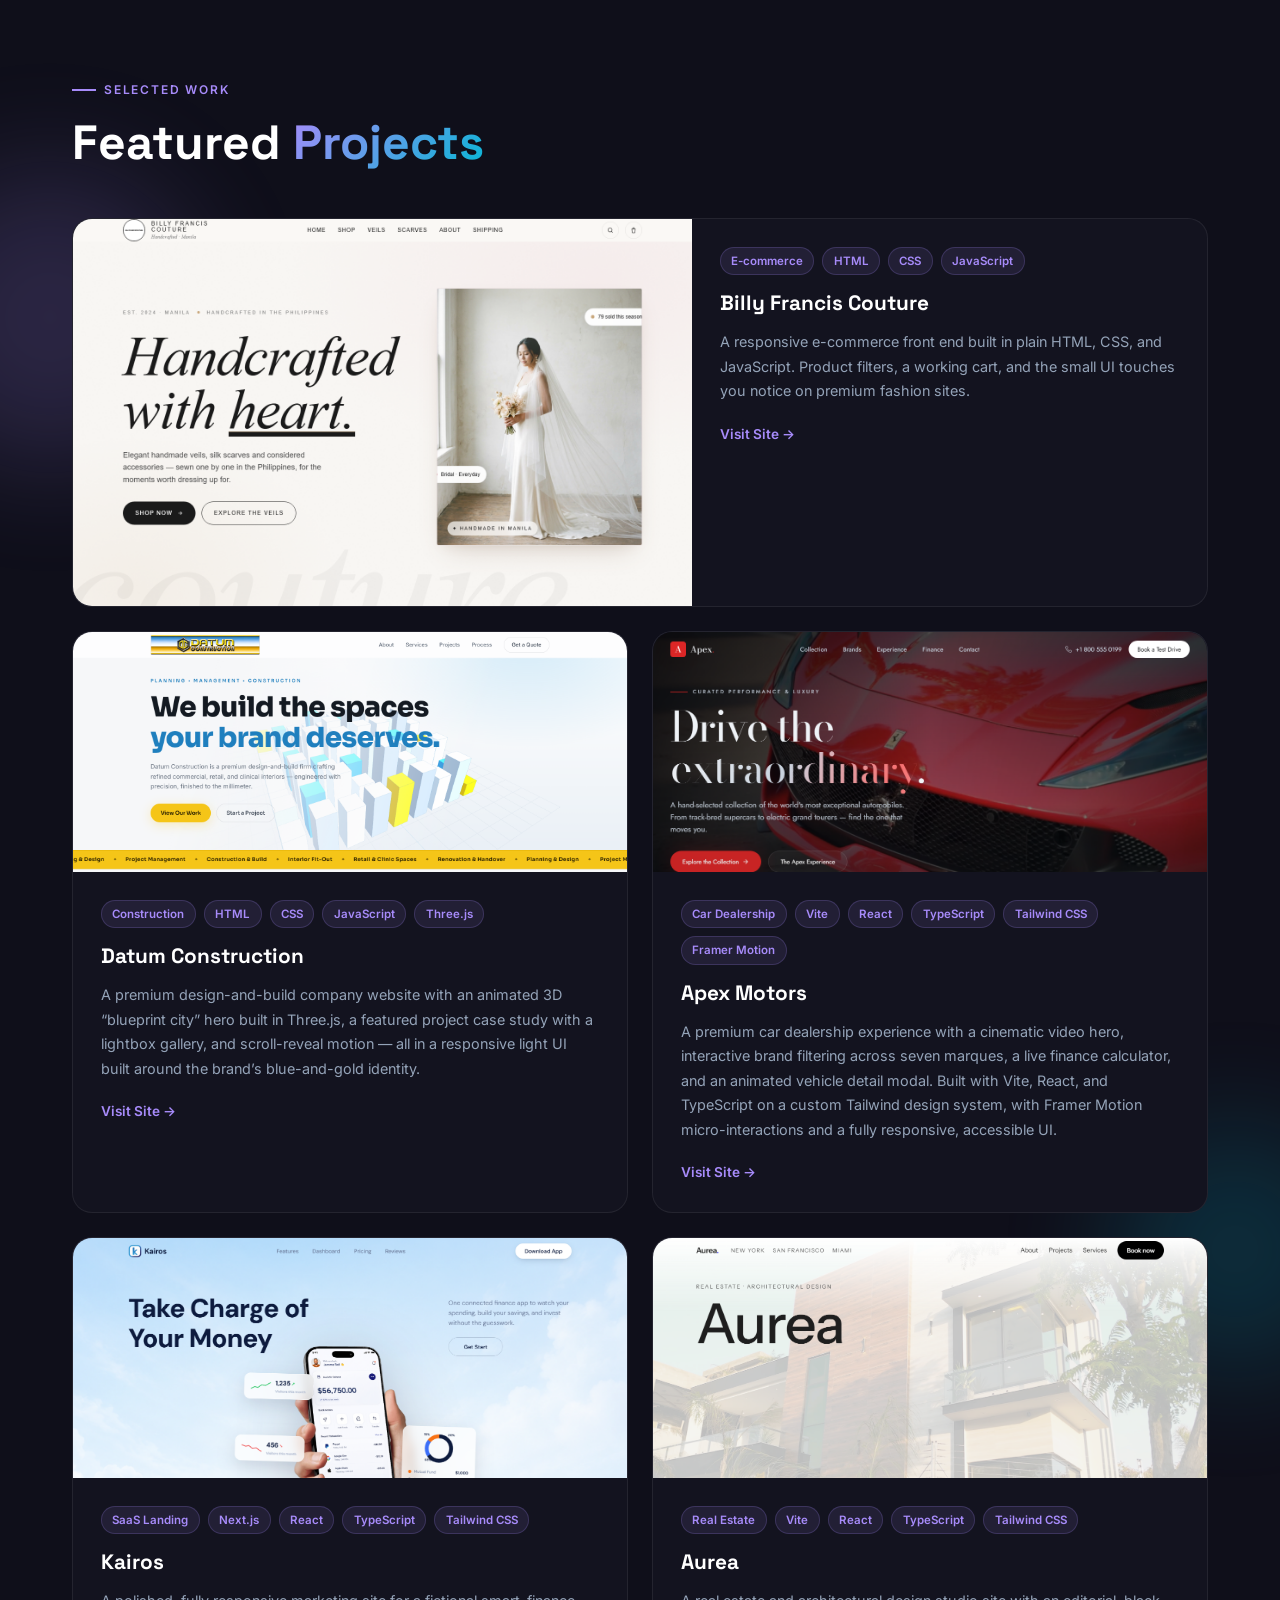
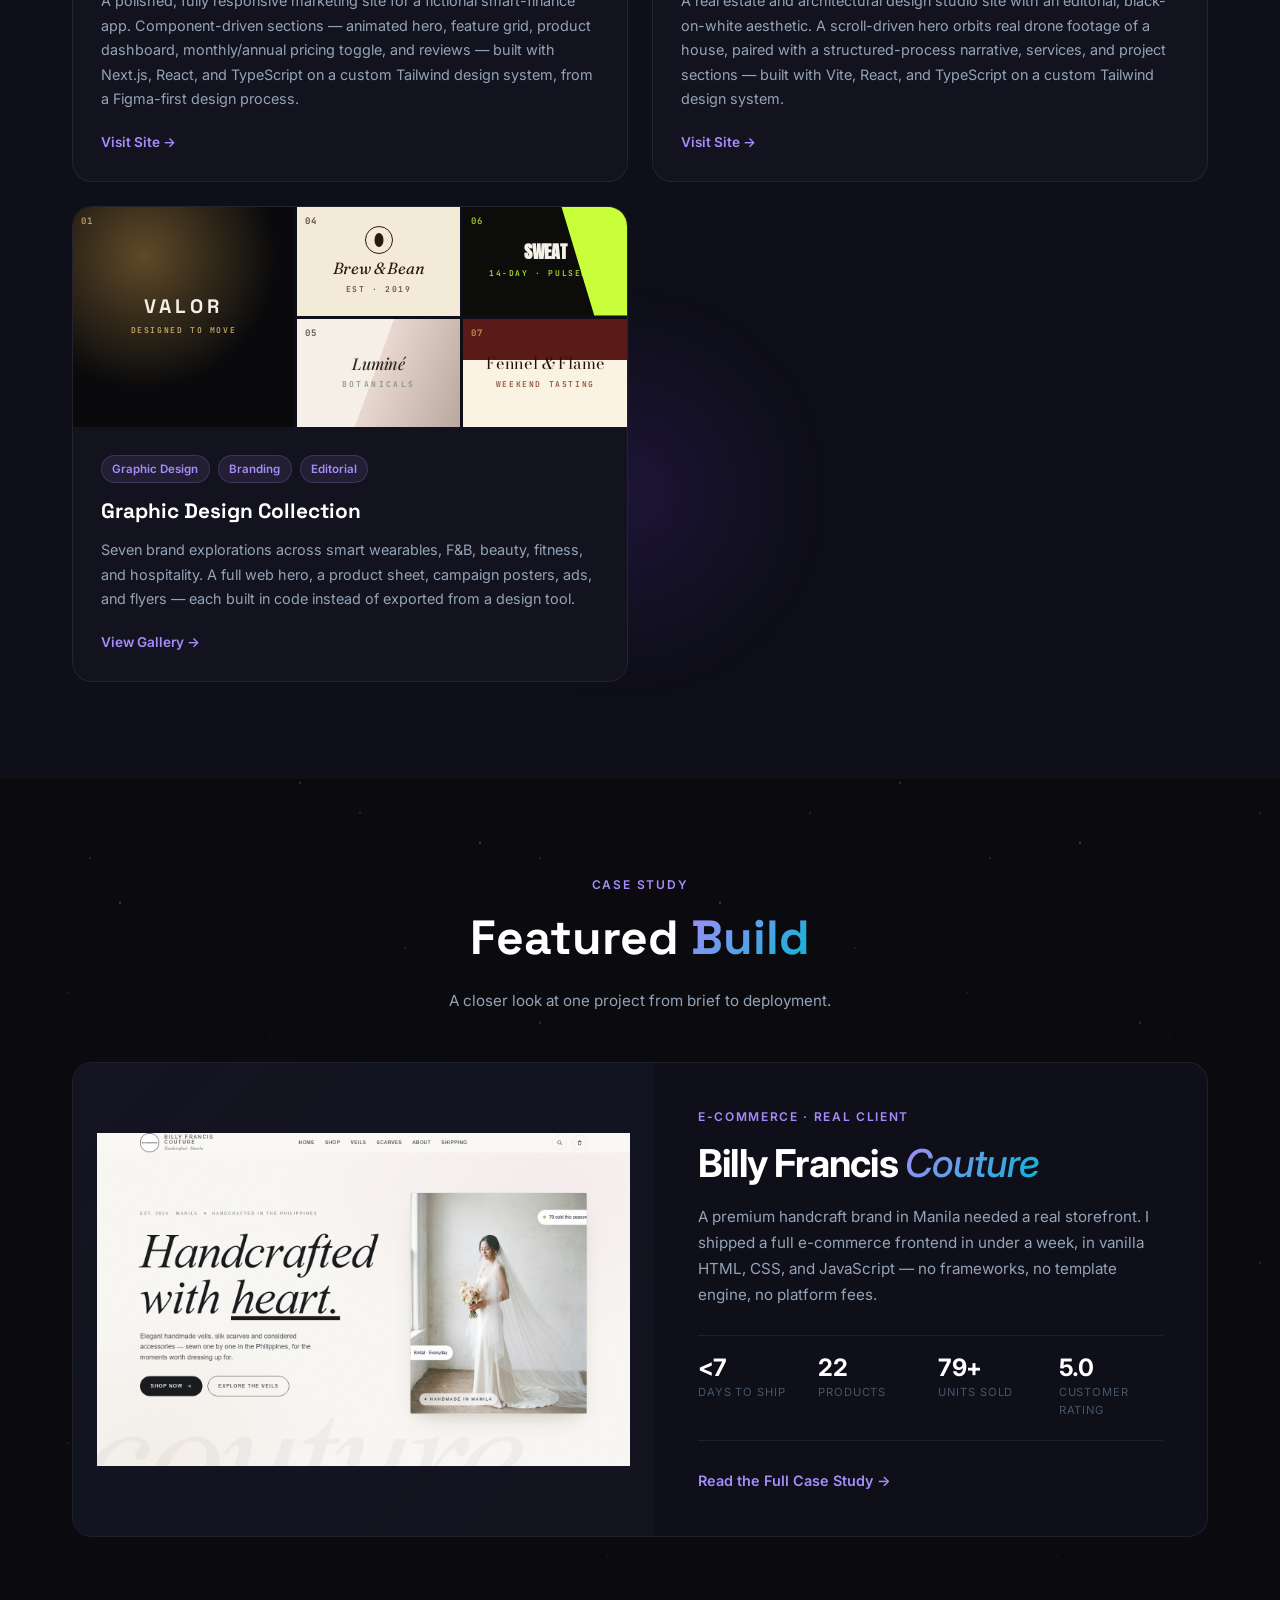
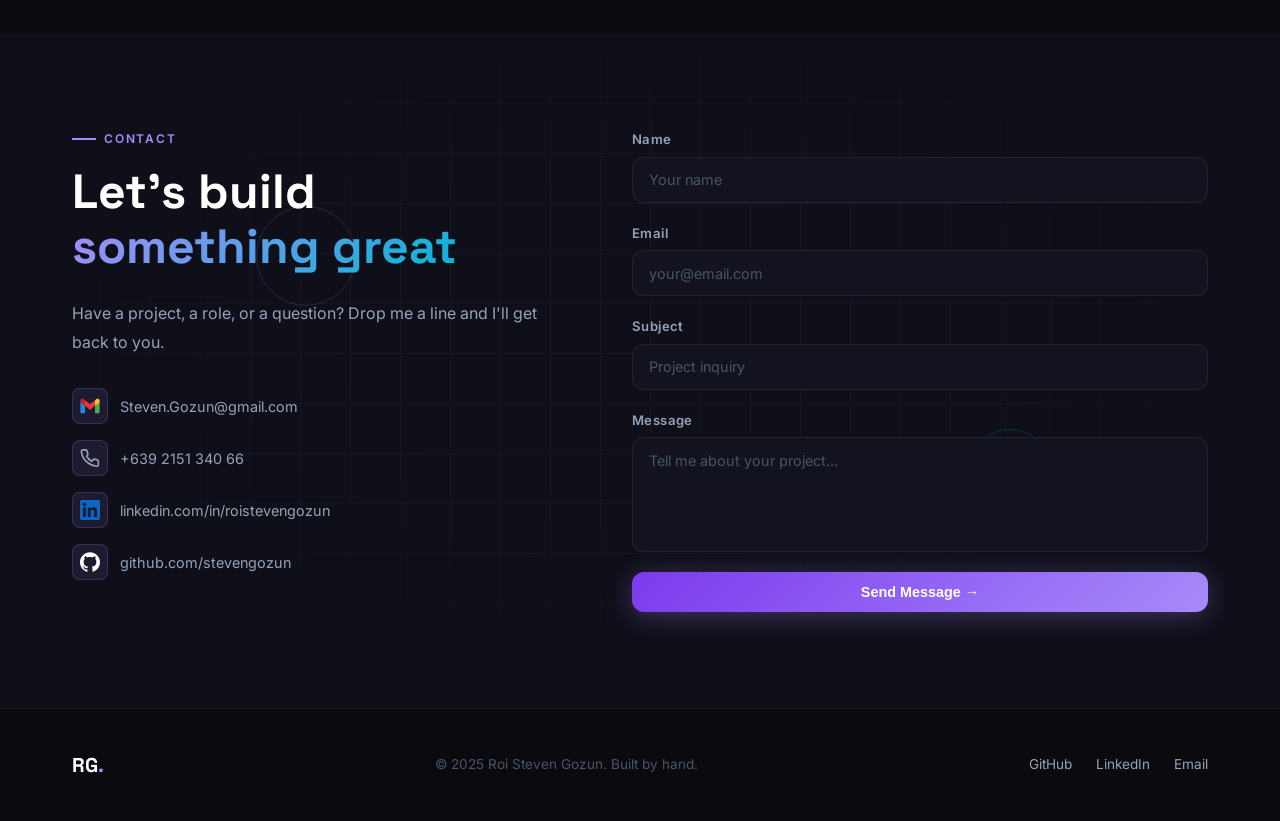
==== commit f72d4e21: "feat: refresh graphic design collection thumbnail Lead the collage with the Valor smart watch work a" ====
--- a/index.html
+++ b/index.html
@@ -457,36 +457,36 @@
         <article class="project-card">
           <div class="project-card__img">
             <a href="projects/graphic-design/index.html" class="gd-collage" aria-label="View graphic design gallery">
-              <span class="gd-tile gd-tile--1" style="background:#f4ead8;color:#2a1a10">
-                <span class="gd-tile__num">01</span>
+              <span class="gd-tile gd-tile--1" style="background:radial-gradient(circle at 32% 22%,rgba(212,162,78,0.42) 0%,transparent 58%),#0a0a0c;color:#f3efe6;overflow:hidden">
+                <span class="gd-tile__num" style="color:#e8c07a">01</span>
+                <span class="gd-tile__title" style="font-family:'Space Grotesk',system-ui,sans-serif;font-weight:700;letter-spacing:0.2em;font-size:1.5em">VALOR</span>
+                <span class="gd-tile__stamp" style="color:#e8c07a">DESIGNED TO MOVE</span>
+              </span>
+
+              <span class="gd-tile gd-tile--2" style="background:#f4ead8;color:#2a1a10">
+                <span class="gd-tile__num">04</span>
                 <span class="gd-tile__circle" style="border-color:#2a1a10"></span>
                 <span class="gd-tile__title" style="font-family:'Fraunces','Cormorant Garamond',Georgia,serif;font-style:italic">Brew &amp; Bean</span>
                 <span class="gd-tile__stamp" style="color:#5a3520">EST · 2019</span>
               </span>
 
-              <span class="gd-tile gd-tile--2" style="background:linear-gradient(110deg,#f6efe7 0%,#f6efe7 48%,#e8d8cf 48%,#b8a89e 100%);color:#2d2a26">
-                <span class="gd-tile__num">02</span>
+              <span class="gd-tile gd-tile--3" style="background:#0c0d0a;color:#f3f1e9;overflow:hidden">
+                <span class="gd-tile__diag"></span>
+                <span class="gd-tile__num" style="color:#c8ff3a">06</span>
+                <span class="gd-tile__title" style="font-family:'Anton','Bebas Neue','Oswald','Arial Narrow',sans-serif;font-weight:900;letter-spacing:-0.02em;font-size:1.35em">SWEAT</span>
+                <span class="gd-tile__stamp" style="color:#c8ff3a">14-DAY · PULSEFIT</span>
+              </span>
+
+              <span class="gd-tile gd-tile--4" style="background:linear-gradient(110deg,#f6efe7 0%,#f6efe7 48%,#e8d8cf 48%,#b8a89e 100%);color:#2d2a26">
+                <span class="gd-tile__num">05</span>
                 <span class="gd-tile__title" style="font-family:'Playfair Display',Georgia,serif;font-style:italic;font-weight:500">Luminé</span>
                 <span class="gd-tile__stamp" style="color:#7a8a72;letter-spacing:0.3em">BOTANICALS</span>
               </span>
 
-              <span class="gd-tile gd-tile--3" style="background:#0c0d0a;color:#f3f1e9;overflow:hidden">
-                <span class="gd-tile__diag"></span>
-                <span class="gd-tile__num" style="color:#c8ff3a">03</span>
-                <span class="gd-tile__title" style="font-family:'Anton','Bebas Neue','Oswald','Arial Narrow',sans-serif;font-weight:900;letter-spacing:-0.02em;font-size:1.35em">SWEAT</span>
-                <span class="gd-tile__stamp" style="color:#c8ff3a">14-DAY · PULSEFIT</span>
-              </span>
-
-              <span class="gd-tile gd-tile--4" style="background:linear-gradient(180deg,#5a1a18 0%,#5a1a18 38%,#fbf3e2 38%,#fbf3e2 100%);color:#2a0e0b">
-                <span class="gd-tile__num" style="color:#e8b75a">04</span>
+              <span class="gd-tile gd-tile--5" style="background:linear-gradient(180deg,#5a1a18 0%,#5a1a18 38%,#fbf3e2 38%,#fbf3e2 100%);color:#2a0e0b">
+                <span class="gd-tile__num" style="color:#e8b75a">07</span>
                 <span class="gd-tile__title" style="font-family:'Bodoni Moda','Didot',Georgia,serif;font-weight:400;letter-spacing:-0.01em">Fennel <em style="font-style:italic;font-weight:300">&amp;</em> Flame</span>
                 <span class="gd-tile__stamp" style="color:#7a3a25">WEEKEND TASTING</span>
-              </span>
-
-              <span class="gd-tile gd-tile--5" style="background:radial-gradient(circle at 30% 0%,rgba(124,107,255,0.45) 0%,transparent 55%),#0e1024;color:#e8e6f5">
-                <span class="gd-tile__num" style="color:#c4b8ff">05</span>
-                <span class="gd-tile__title" style="font-family:'Inter','Helvetica Neue',system-ui,sans-serif;font-weight:700;letter-spacing:-0.025em">Stackly</span>
-                <span class="gd-tile__stamp" style="color:#b4a8ff">SaaS · WORKSPACE</span>
               </span>
 
               <span class="gd-collage__overlay">View Gallery →</span>
@@ -499,7 +499,7 @@
               <span class="project-tag">Editorial</span>
             </div>
             <h3 class="project-card__title">Graphic Design Collection</h3>
-            <p class="project-card__desc">Five brand explorations across F&amp;B, beauty, fitness, hospitality, and SaaS. Posters, ads, flyers, and a web hero, each built in code instead of exported from a design tool.</p>
+            <p class="project-card__desc">Seven brand explorations across smart wearables, F&amp;B, beauty, fitness, and hospitality. A full web hero, a product sheet, campaign posters, ads, and flyers — each built in code instead of exported from a design tool.</p>
             <div class="project-card__links">
               <a href="projects/graphic-design/index.html" class="project-link">View Gallery →</a>
             </div>
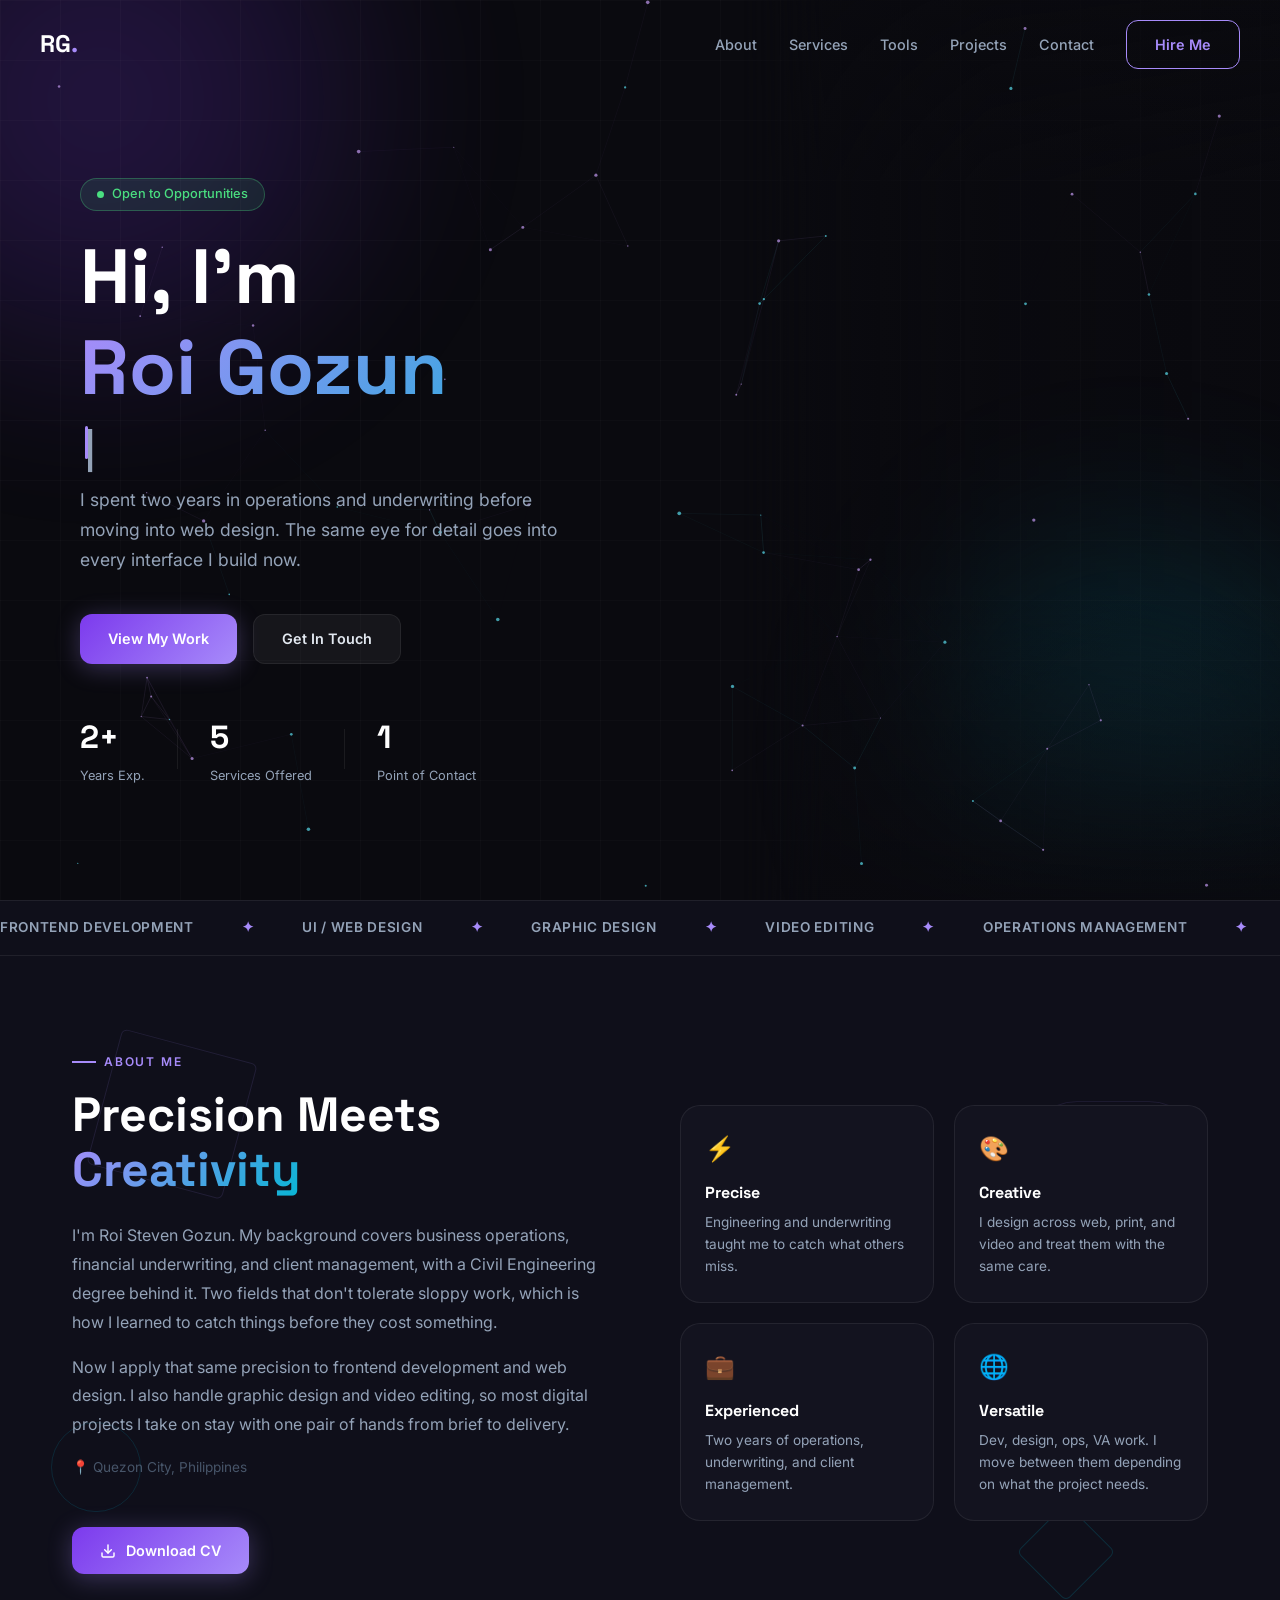
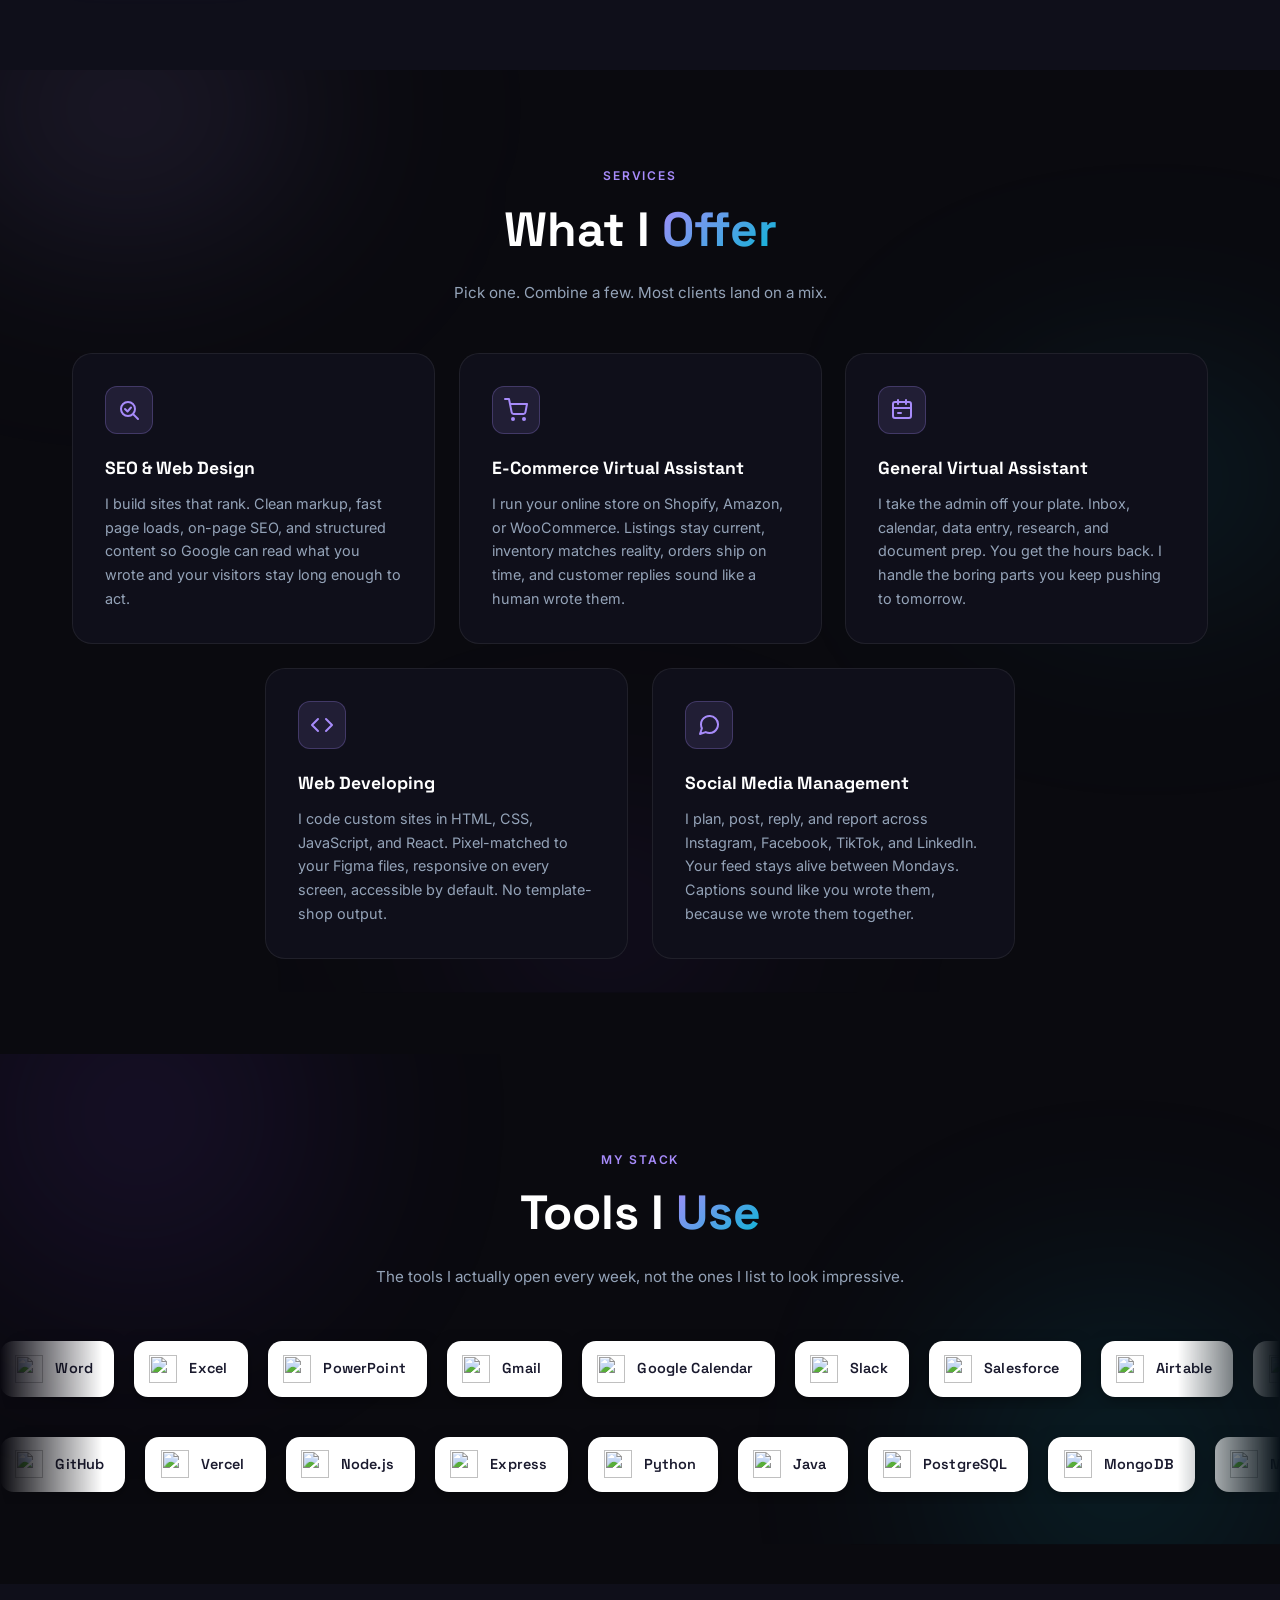
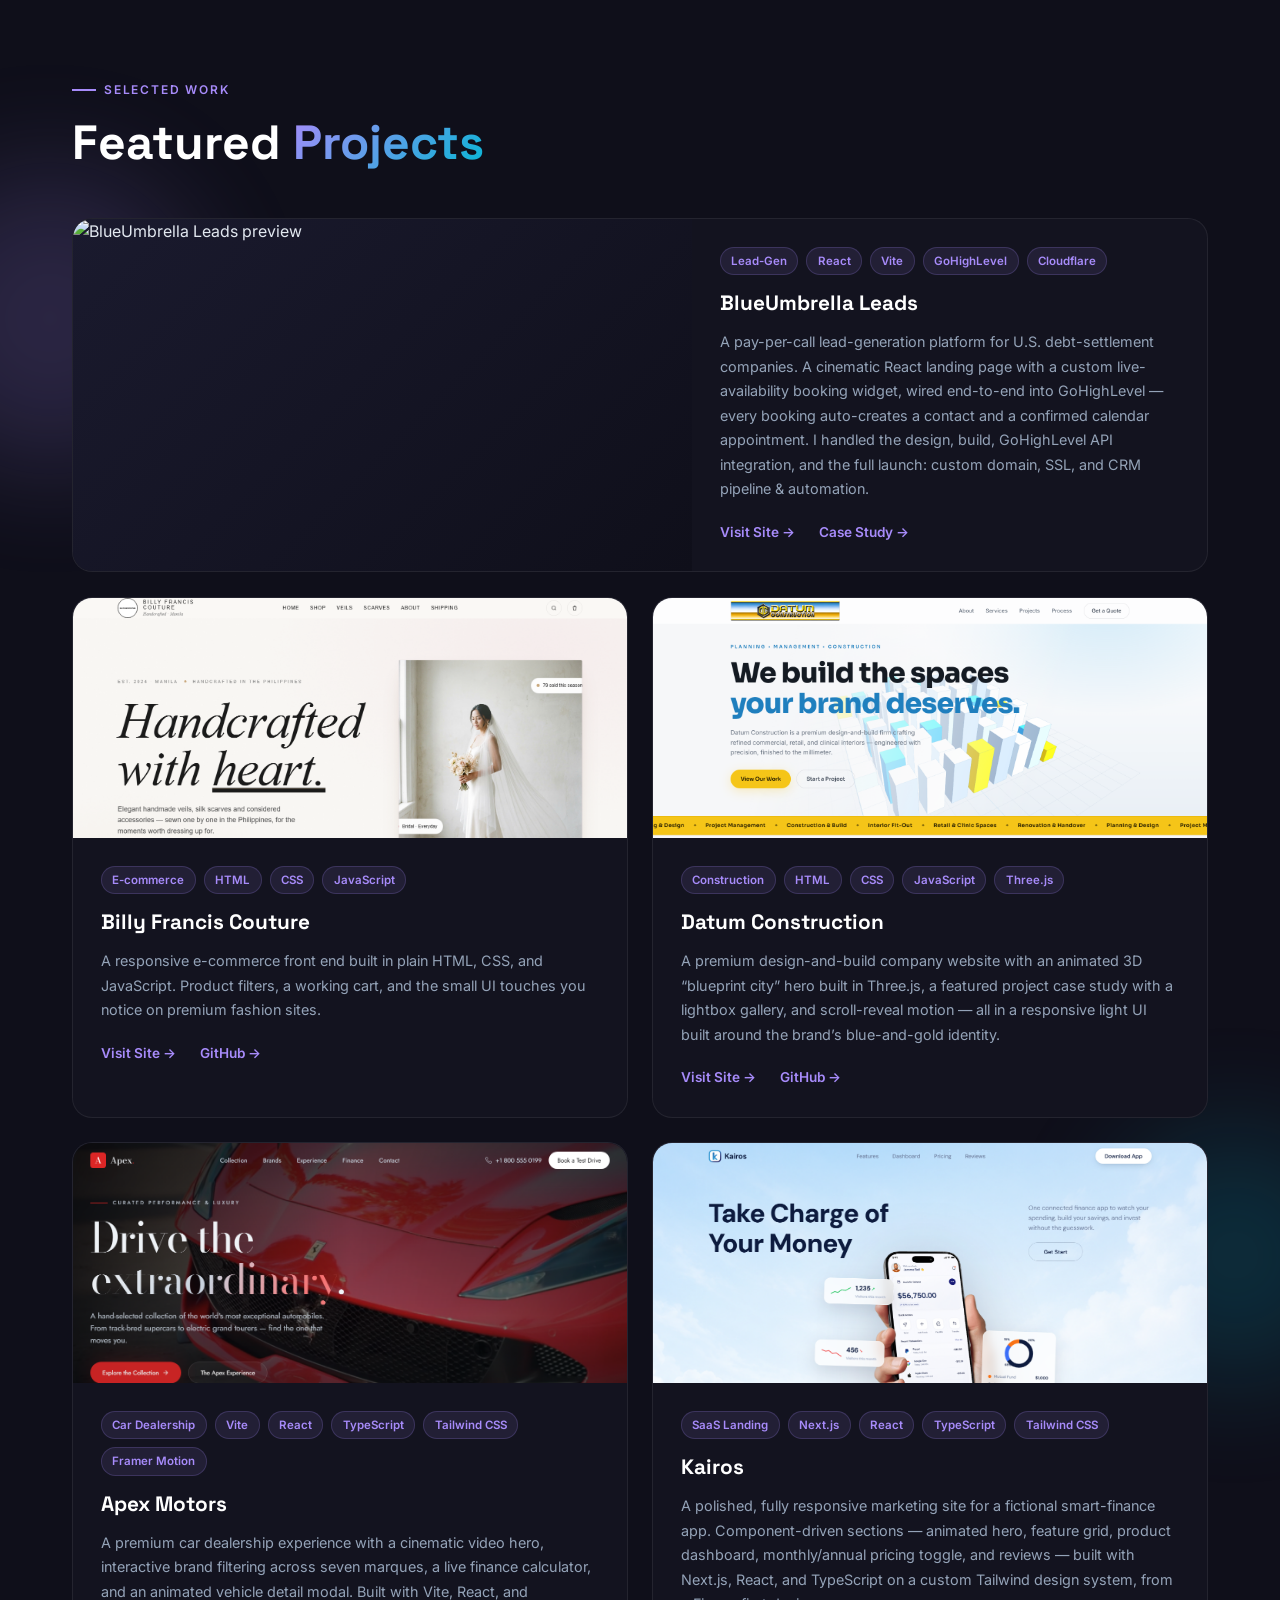
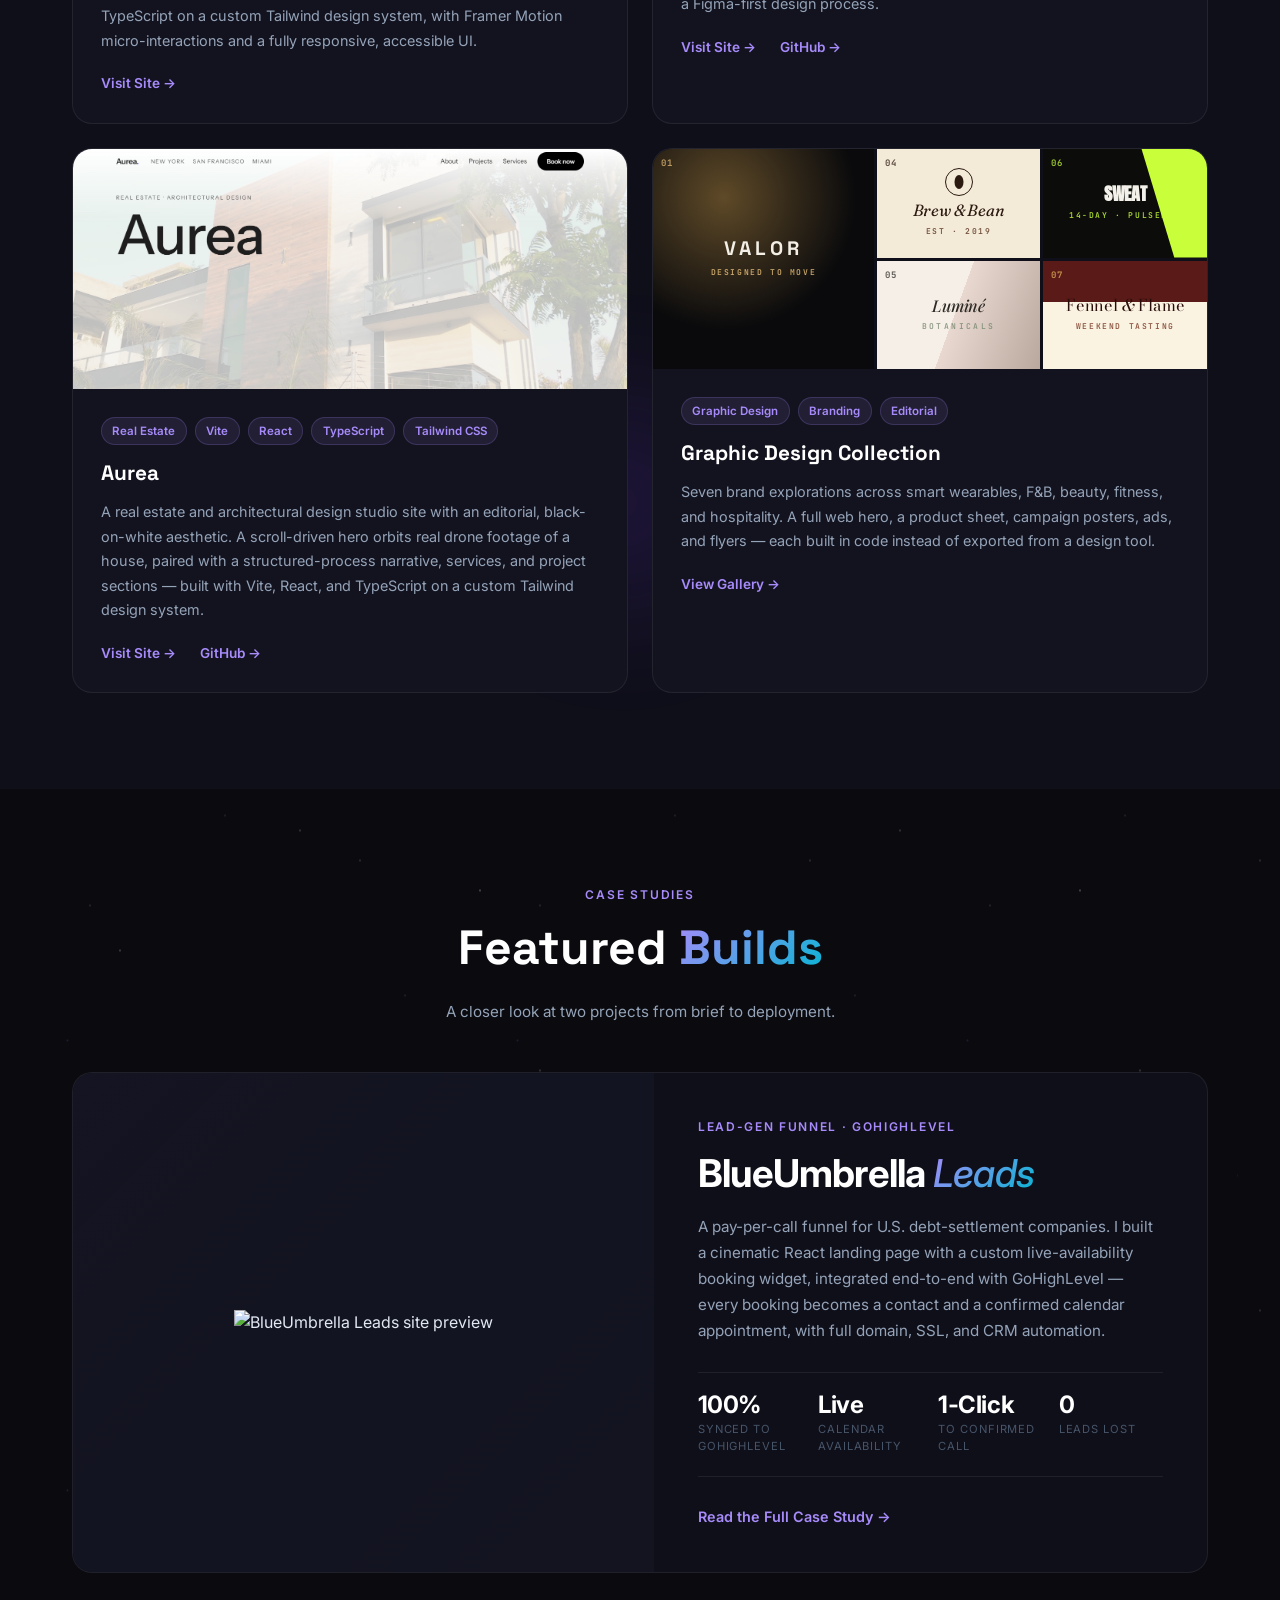
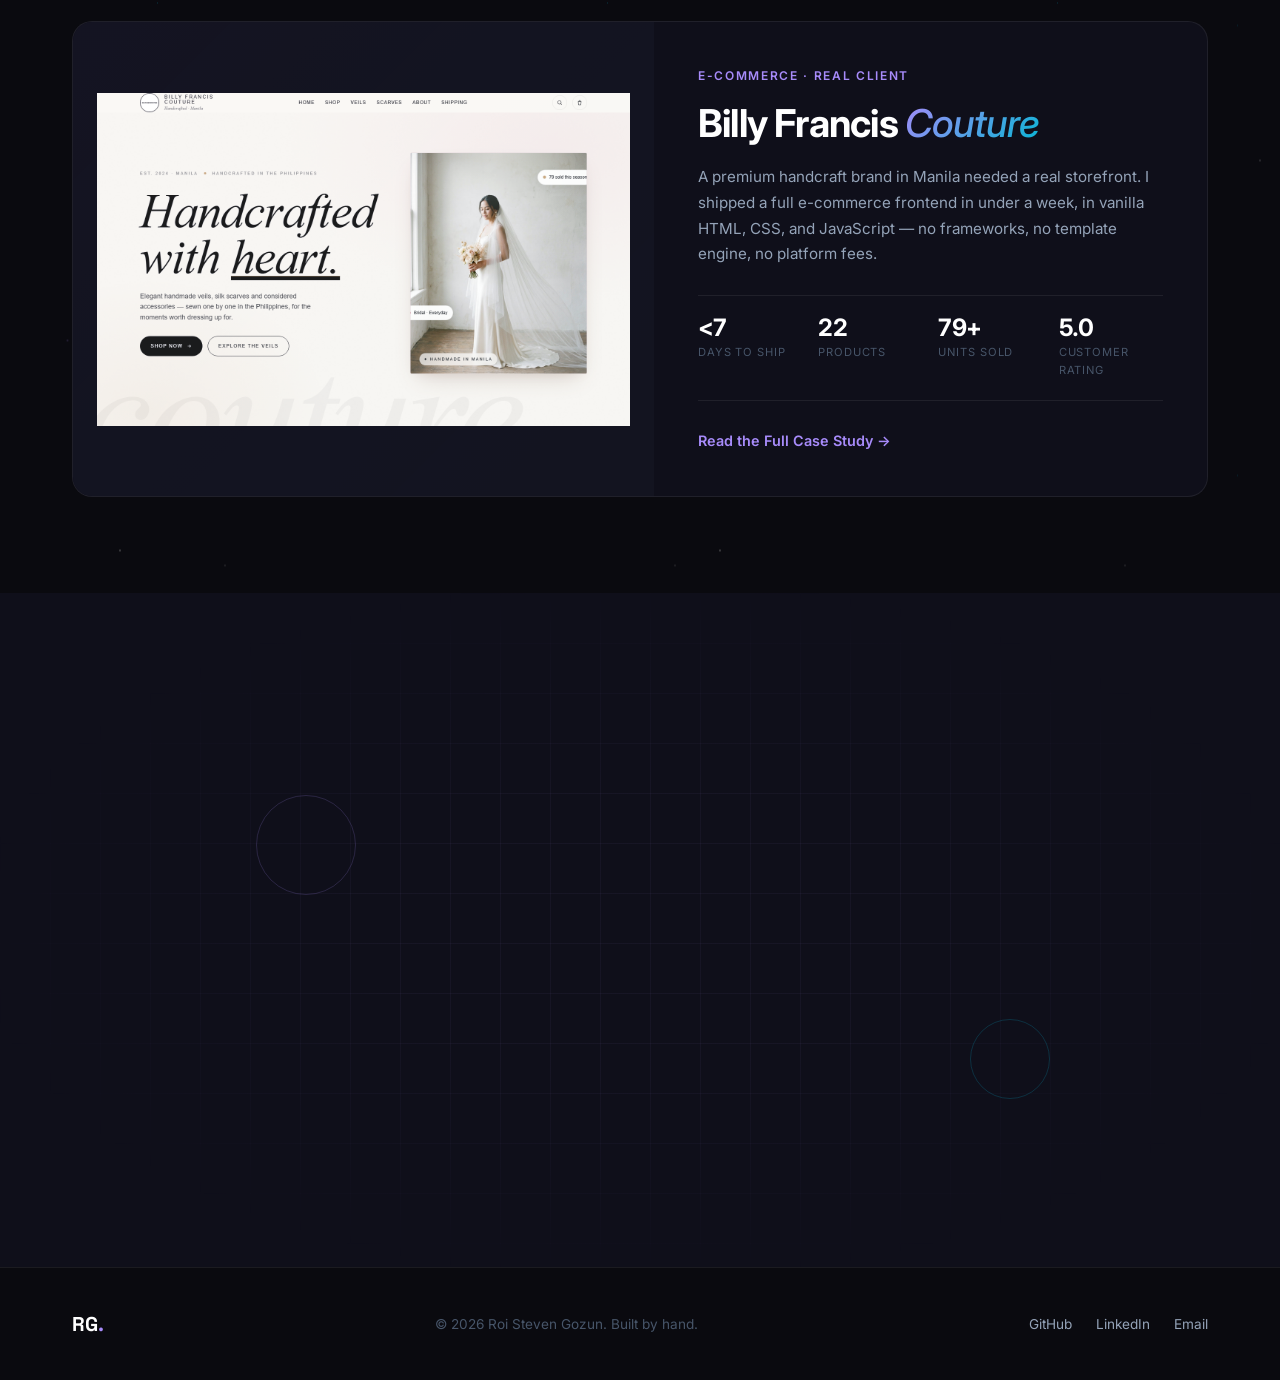
==== commit 0f609013: "chore: update footer year to 2026 and add GitHub repo links to project cards Co-Authored-By: Claude " ====
--- a/index.html
+++ b/index.html
@@ -341,6 +341,30 @@
 
         <article class="project-card project-card--featured">
           <div class="project-card__img project-card__img--photo">
+            <a href="https://blueumbrellaleads.com" target="_blank" rel="noopener" class="project-thumb">
+              <img src="assets/blueumbrella-preview.png" alt="BlueUmbrella Leads preview" loading="lazy" />
+              <span class="project-thumb__overlay">View Live →</span>
+            </a>
+          </div>
+          <div class="project-card__body">
+            <div class="project-card__meta">
+              <span class="project-tag">Lead-Gen</span>
+              <span class="project-tag">React</span>
+              <span class="project-tag">Vite</span>
+              <span class="project-tag">GoHighLevel</span>
+              <span class="project-tag">Cloudflare</span>
+            </div>
+            <h3 class="project-card__title">BlueUmbrella Leads</h3>
+            <p class="project-card__desc">A pay-per-call lead-generation platform for U.S. debt-settlement companies. A cinematic React landing page with a custom live-availability booking widget, wired end-to-end into GoHighLevel — every booking auto-creates a contact and a confirmed calendar appointment. I handled the design, build, GoHighLevel API integration, and the full launch: custom domain, SSL, and CRM pipeline &amp; automation.</p>
+            <div class="project-card__links">
+              <a href="https://blueumbrellaleads.com" target="_blank" rel="noopener" class="project-link">Visit Site →</a>
+              <a href="blueumbrella-case-study.html" class="project-link">Case Study →</a>
+            </div>
+          </div>
+        </article>
+
+        <article class="project-card">
+          <div class="project-card__img project-card__img--photo">
             <a href="https://billy-francis-couture.steven-gozun.workers.dev/" target="_blank" rel="noopener" class="project-thumb">
               <img src="assets/bfc-preview.png" alt="Billy Francis Couture preview" loading="lazy" />
               <span class="project-thumb__overlay">View Live →</span>
@@ -357,6 +381,7 @@
             <p class="project-card__desc">A responsive e-commerce front end built in plain HTML, CSS, and JavaScript. Product filters, a working cart, and the small UI touches you notice on premium fashion sites.</p>
             <div class="project-card__links">
               <a href="https://billy-francis-couture.steven-gozun.workers.dev/" target="_blank" rel="noopener" class="project-link">Visit Site →</a>
+              <a href="https://github.com/stevengozun/billy-francis-couture" target="_blank" rel="noopener" class="project-link">GitHub →</a>
             </div>
           </div>
         </article>
@@ -380,6 +405,7 @@
             <p class="project-card__desc">A premium design-and-build company website with an animated 3D &ldquo;blueprint city&rdquo; hero built in Three.js, a featured project case study with a lightbox gallery, and scroll-reveal motion &mdash; all in a responsive light UI built around the brand&rsquo;s blue-and-gold identity.</p>
             <div class="project-card__links">
               <a href="https://datum-construction.pages.dev/" target="_blank" rel="noopener" class="project-link">Visit Site →</a>
+              <a href="https://github.com/stevengozun/datum-construction" target="_blank" rel="noopener" class="project-link">GitHub →</a>
             </div>
           </div>
         </article>
@@ -427,6 +453,7 @@
             <p class="project-card__desc">A polished, fully responsive marketing site for a fictional smart-finance app. Component-driven sections — animated hero, feature grid, product dashboard, monthly/annual pricing toggle, and reviews — built with Next.js, React, and TypeScript on a custom Tailwind design system, from a Figma-first design process.</p>
             <div class="project-card__links">
               <a href="https://kairos.steven-gozun.workers.dev/" target="_blank" rel="noopener" class="project-link">Visit Site →</a>
+              <a href="https://github.com/stevengozun/kairos" target="_blank" rel="noopener" class="project-link">GitHub →</a>
             </div>
           </div>
         </article>
@@ -450,6 +477,7 @@
             <p class="project-card__desc">A real estate and architectural design studio site with an editorial, black-on-white aesthetic. A scroll-driven hero orbits real drone footage of a house, paired with a structured-process narrative, services, and project sections — built with Vite, React, and TypeScript on a custom Tailwind design system.</p>
             <div class="project-card__links">
               <a href="https://aurea.steven-gozun.workers.dev/" target="_blank" rel="noopener" class="project-link">Visit Site →</a>
+              <a href="https://github.com/stevengozun/aurea-estates" target="_blank" rel="noopener" class="project-link">GitHub →</a>
             </div>
           </div>
         </article>
@@ -517,9 +545,41 @@
       <div class="stars stars--2"></div>
     </div>
     <div class="container">
-      <div class="section-label center">Case Study</div>
-      <h2 class="section-title center">Featured <em>Build</em></h2>
-      <p class="services__sub">A closer look at one project from brief to deployment.</p>
+      <div class="section-label center">Case Studies</div>
+      <h2 class="section-title center">Featured <em>Builds</em></h2>
+      <p class="services__sub">A closer look at two projects from brief to deployment.</p>
+
+      <a href="blueumbrella-case-study.html" class="casestudy-card" style="margin-bottom:2rem" aria-label="Read the BlueUmbrella Leads case study">
+        <div class="casestudy-card__media">
+          <img src="assets/blueumbrella-preview.png" alt="BlueUmbrella Leads site preview" loading="lazy" />
+        </div>
+        <div class="casestudy-card__body">
+          <div class="casestudy-card__eyebrow">Lead-Gen Funnel · GoHighLevel</div>
+          <h3 class="casestudy-card__title">BlueUmbrella <em>Leads</em></h3>
+          <p class="casestudy-card__desc">A pay-per-call funnel for U.S. debt-settlement companies. I built a cinematic React landing page with a custom live-availability booking widget, integrated end-to-end with GoHighLevel — every booking becomes a contact and a confirmed calendar appointment, with full domain, SSL, and CRM automation.</p>
+
+          <div class="casestudy-card__stats">
+            <div class="casestudy-stat">
+              <span class="casestudy-stat__num">100%</span>
+              <span class="casestudy-stat__label">Synced to GoHighLevel</span>
+            </div>
+            <div class="casestudy-stat">
+              <span class="casestudy-stat__num">Live</span>
+              <span class="casestudy-stat__label">Calendar Availability</span>
+            </div>
+            <div class="casestudy-stat">
+              <span class="casestudy-stat__num">1-Click</span>
+              <span class="casestudy-stat__label">To Confirmed Call</span>
+            </div>
+            <div class="casestudy-stat">
+              <span class="casestudy-stat__num">0</span>
+              <span class="casestudy-stat__label">Leads Lost</span>
+            </div>
+          </div>
+
+          <span class="casestudy-card__cta">Read the Full Case Study →</span>
+        </div>
+      </a>
 
       <a href="bfc-case-study.html" class="casestudy-card" aria-label="Read the Billy Francis Couture case study">
         <div class="casestudy-card__media">
@@ -640,7 +700,7 @@
     <div class="container">
       <div class="footer__inner">
         <div class="footer__logo">RG<span class="dot">.</span></div>
-        <p class="footer__copy">© 2025 Roi Steven Gozun. Built by hand.</p>
+        <p class="footer__copy">© 2026 Roi Steven Gozun. Built by hand.</p>
         <div class="footer__socials">
           <a href="https://github.com/stevengozun" target="_blank">GitHub</a>
           <a href="https://linkedin.com/in/roistevengozun" target="_blank">LinkedIn</a>
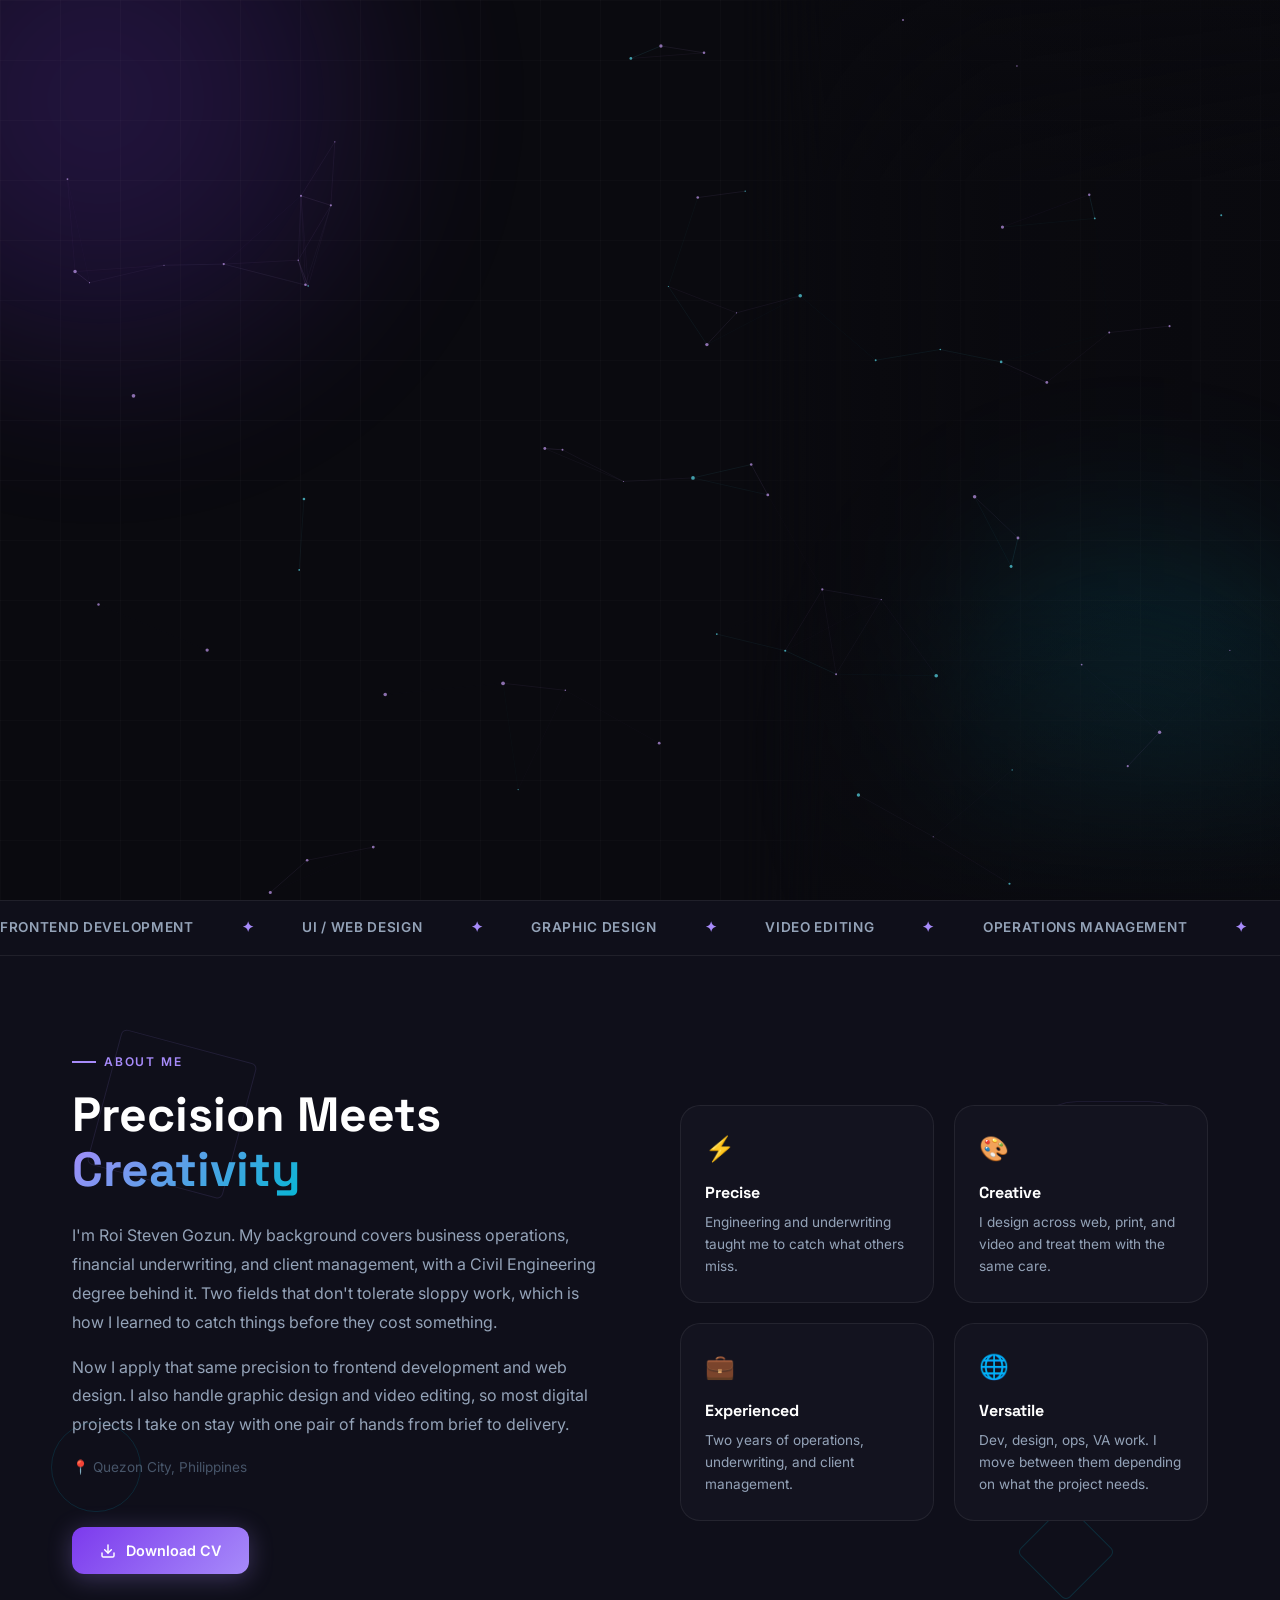
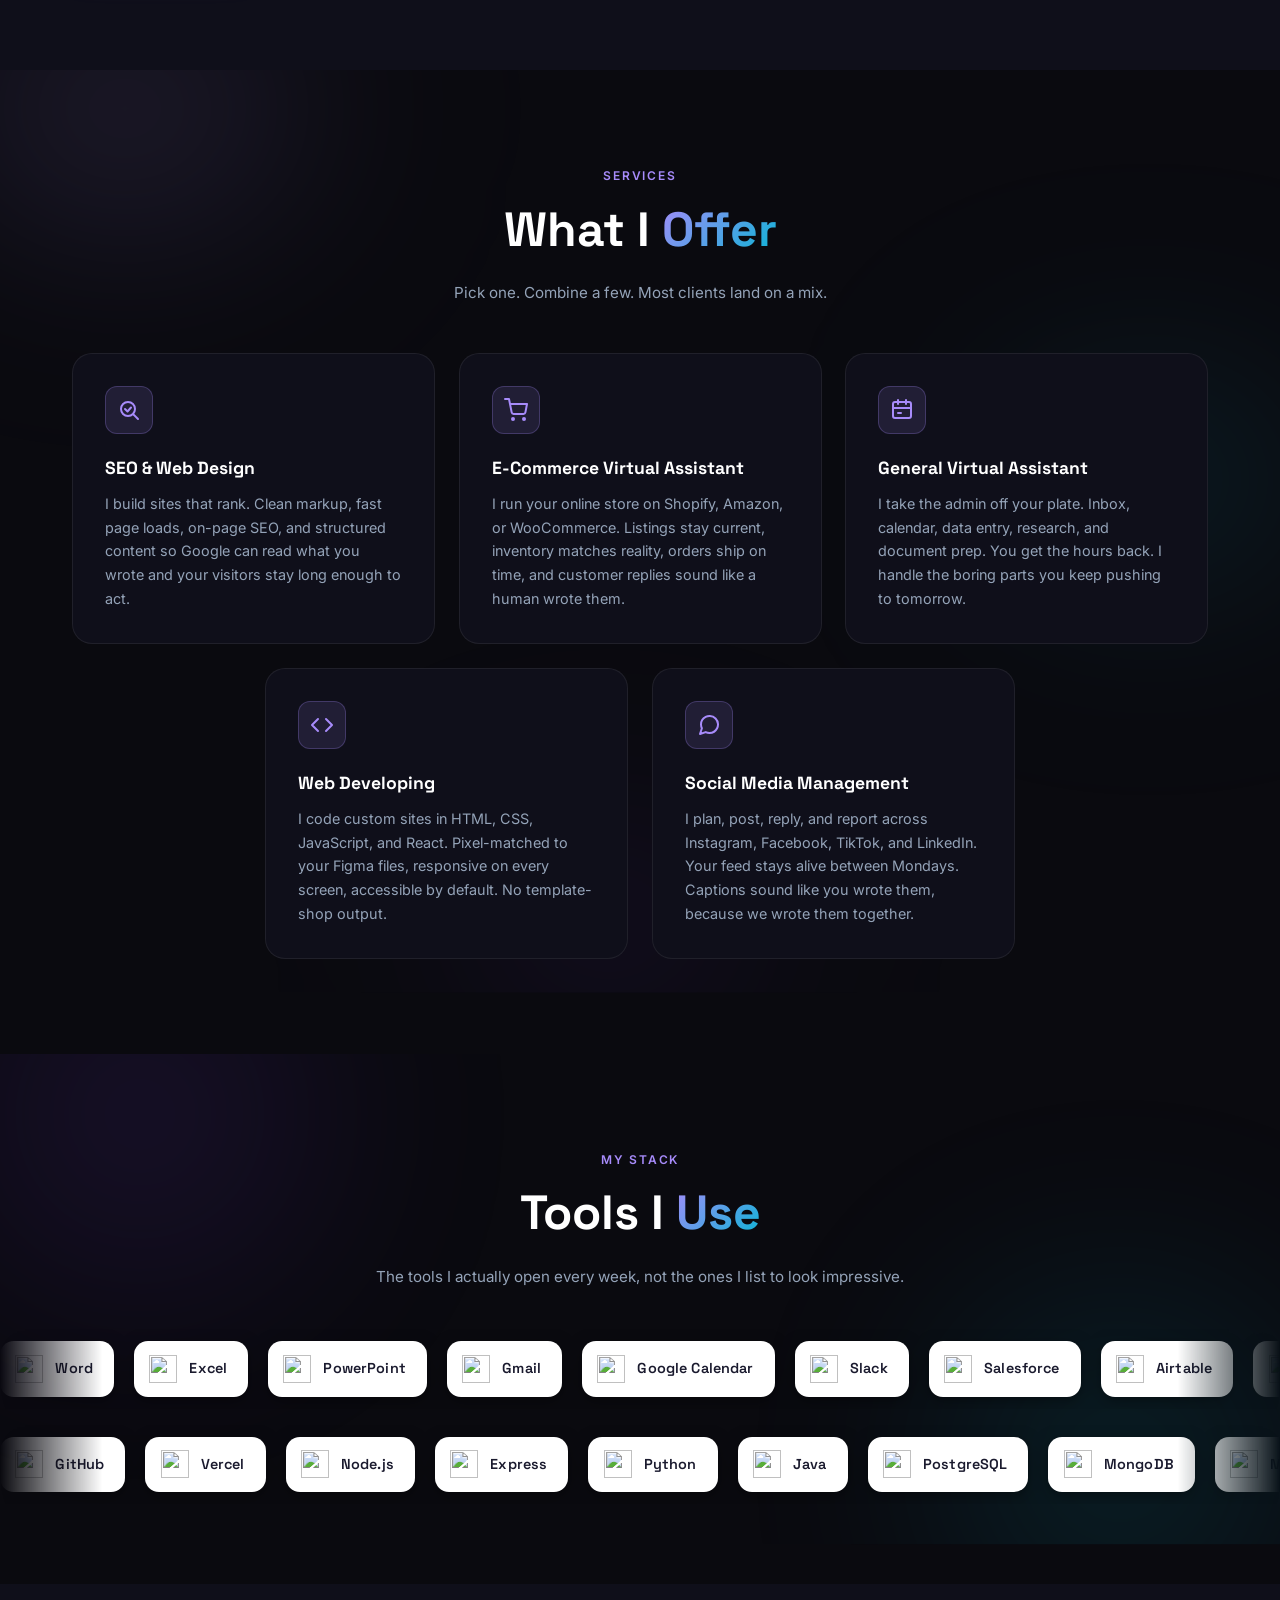
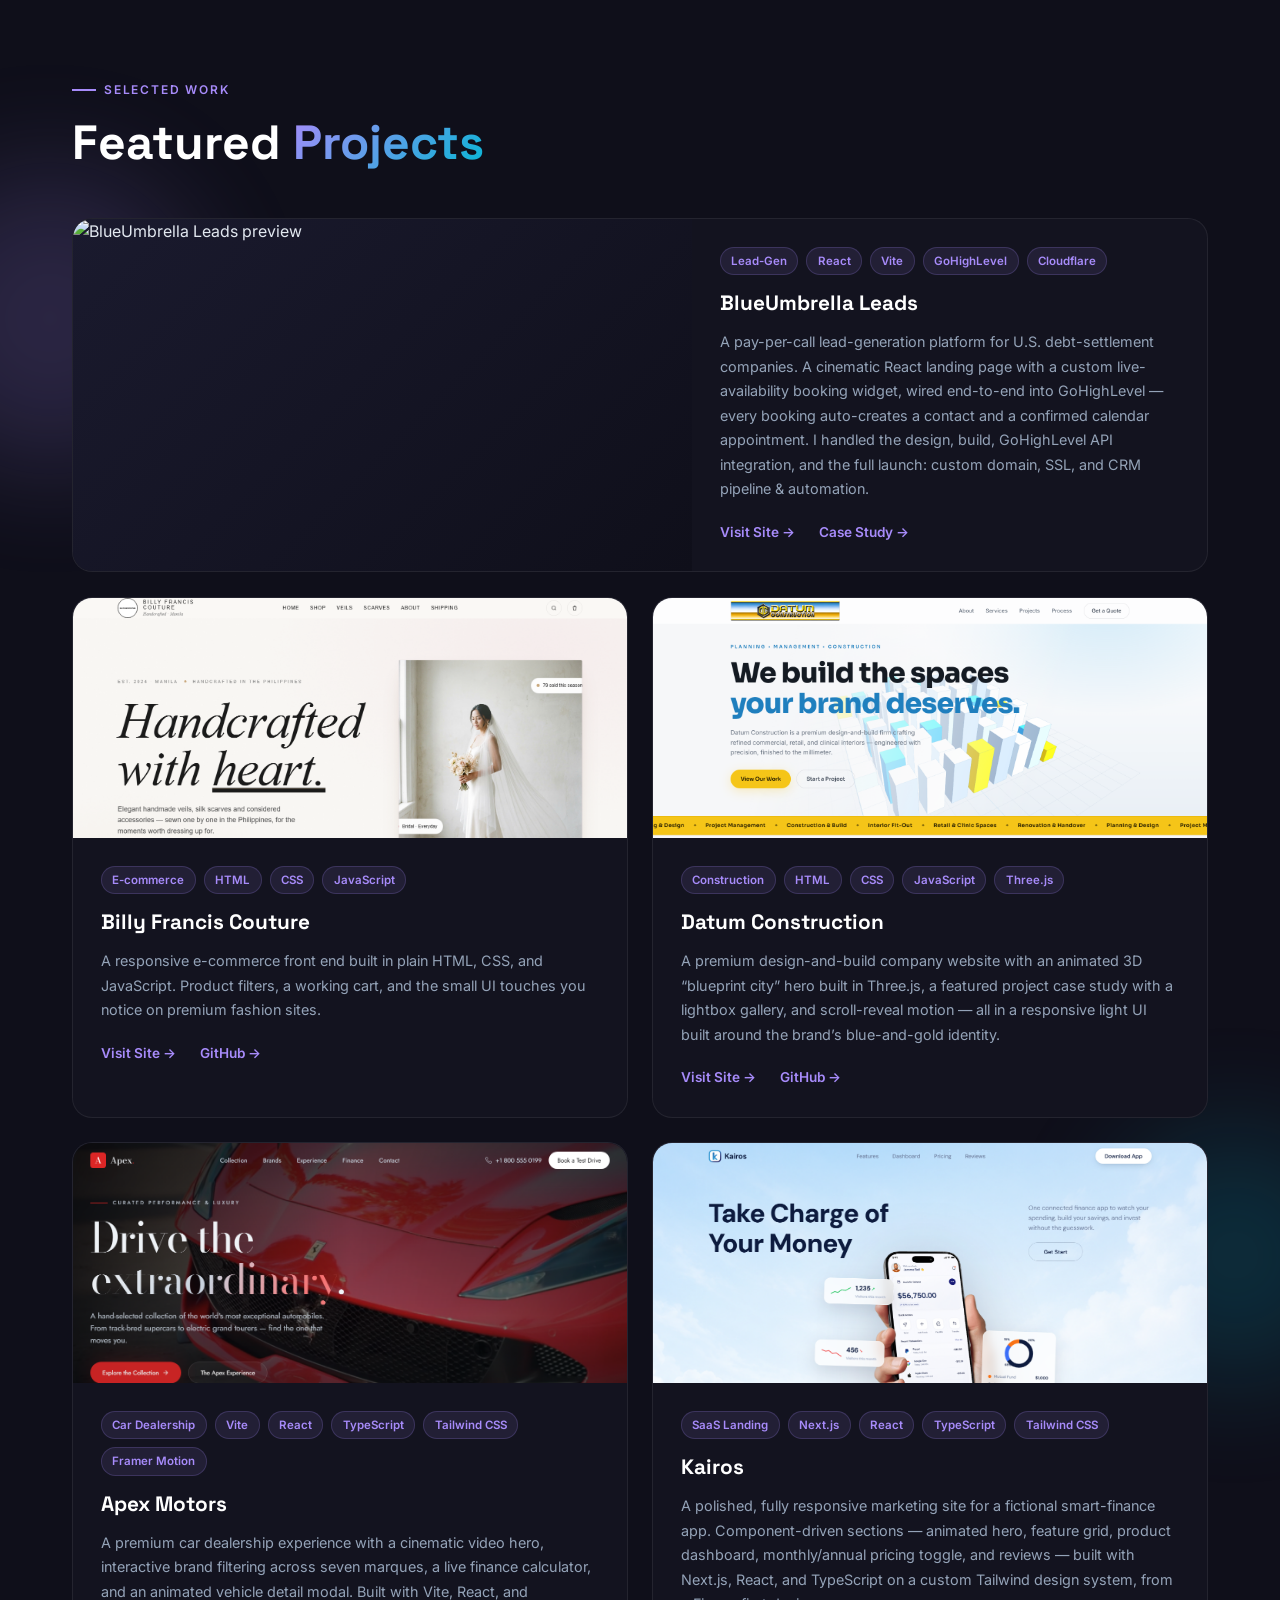
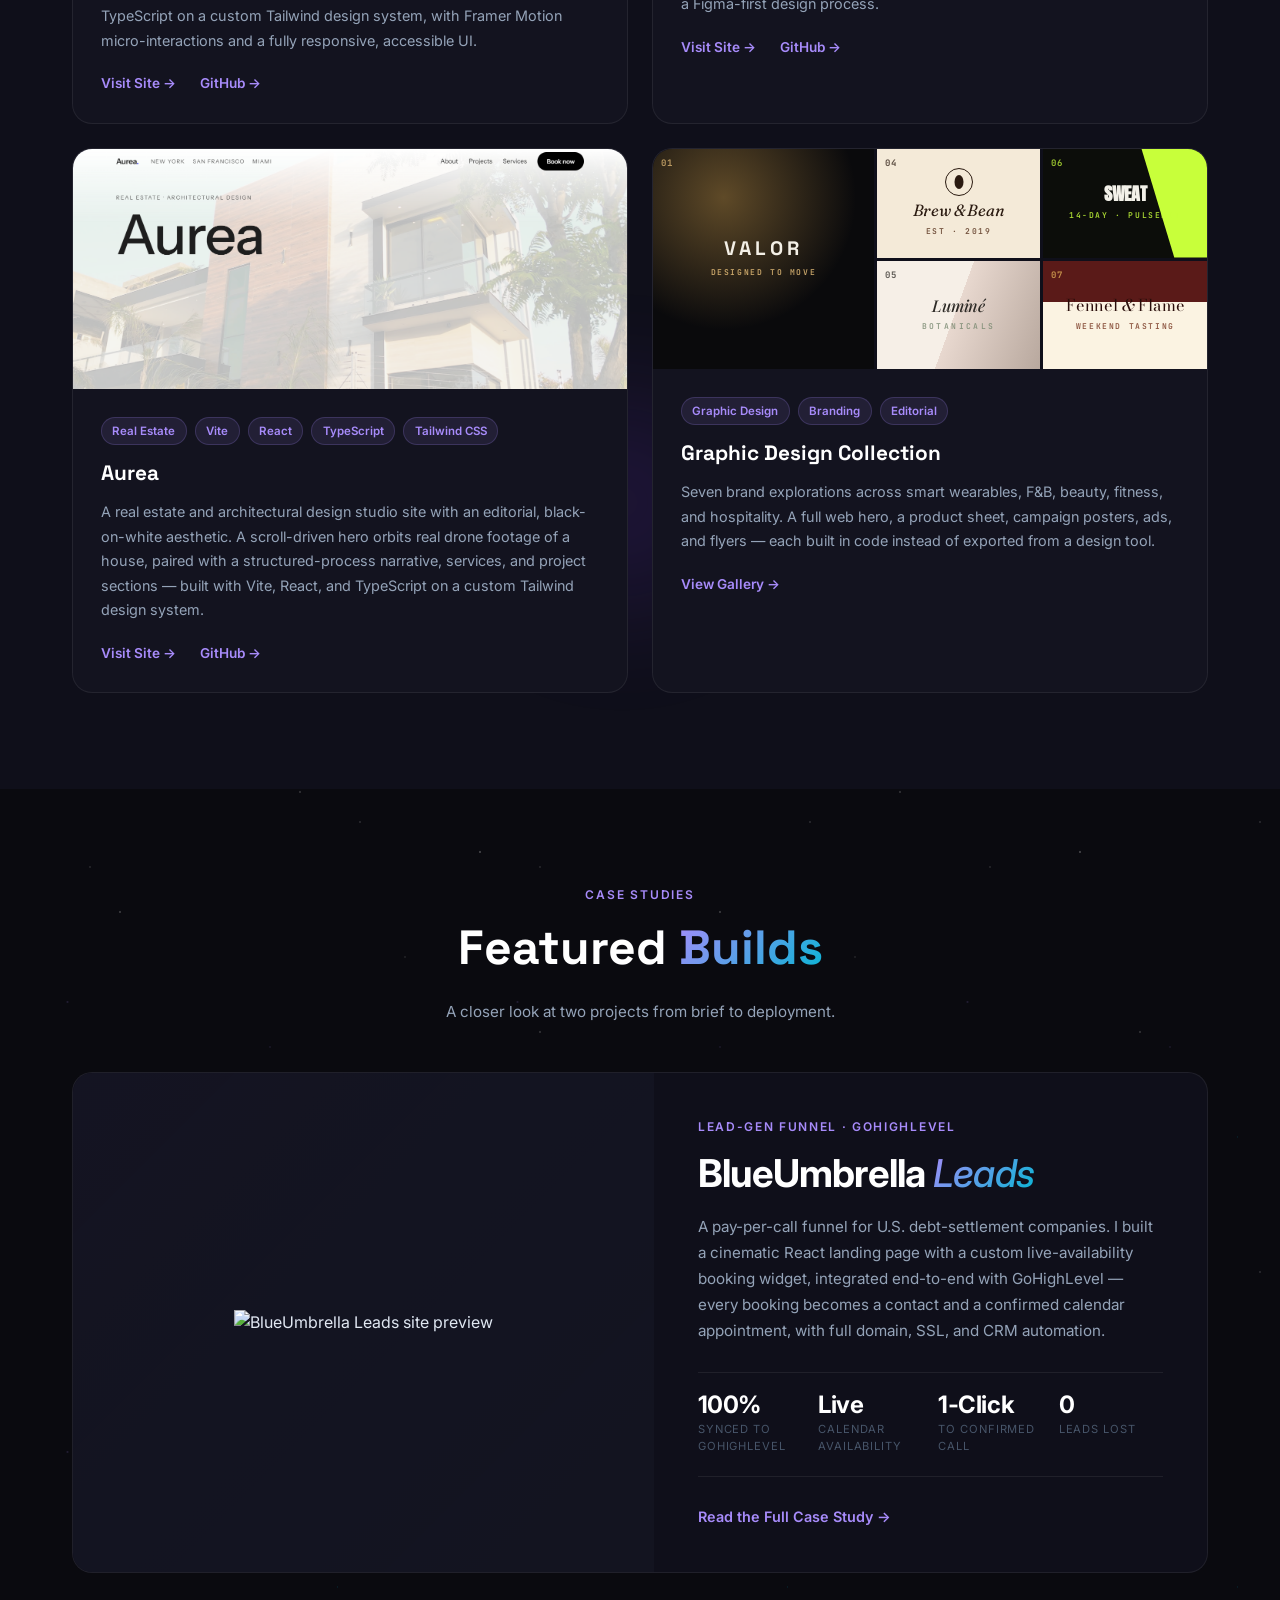
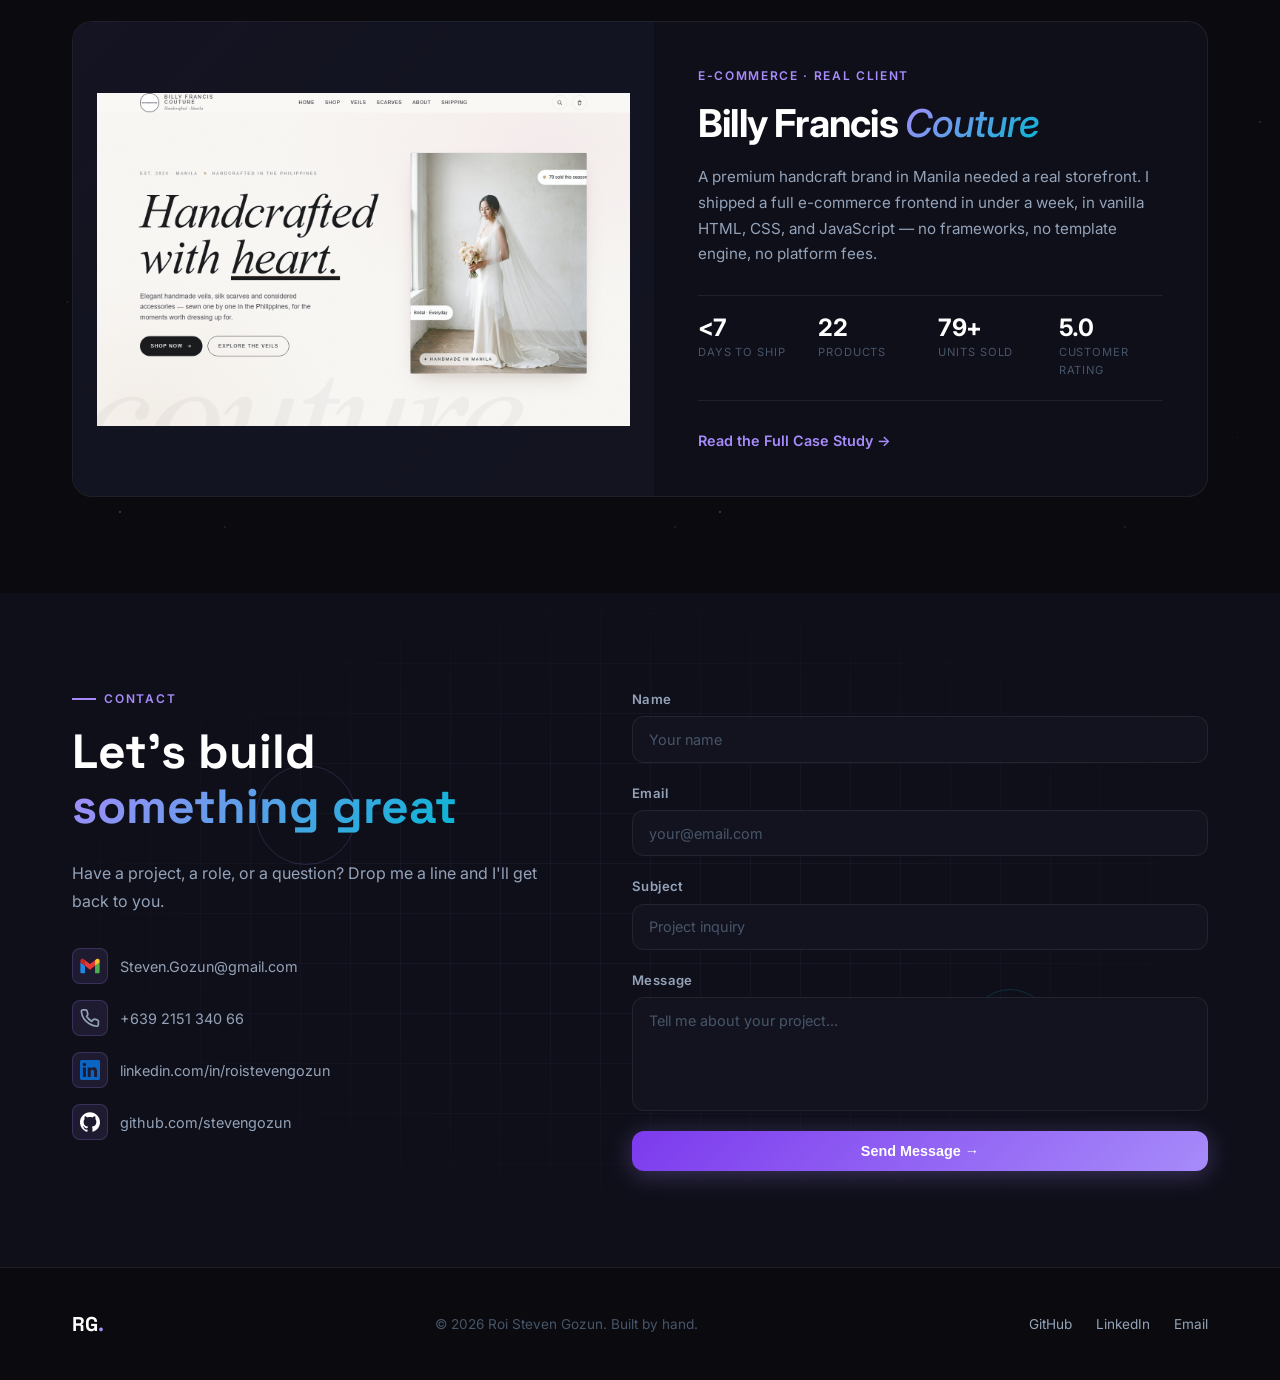
==== commit 8c9a66c5: "chore: add GitHub repo link to Apex Motors project card Co-Authored-By: Claude Opus 4.8 <noreply@ant" ====
--- a/index.html
+++ b/index.html
@@ -430,6 +430,7 @@
             <p class="project-card__desc">A premium car dealership experience with a cinematic video hero, interactive brand filtering across seven marques, a live finance calculator, and an animated vehicle detail modal. Built with Vite, React, and TypeScript on a custom Tailwind design system, with Framer Motion micro-interactions and a fully responsive, accessible UI.</p>
             <div class="project-card__links">
               <a href="https://apex-motors.steven-gozun.workers.dev/" target="_blank" rel="noopener" class="project-link">Visit Site →</a>
+              <a href="https://github.com/stevengozun/apex-motors" target="_blank" rel="noopener" class="project-link">GitHub →</a>
             </div>
           </div>
         </article>
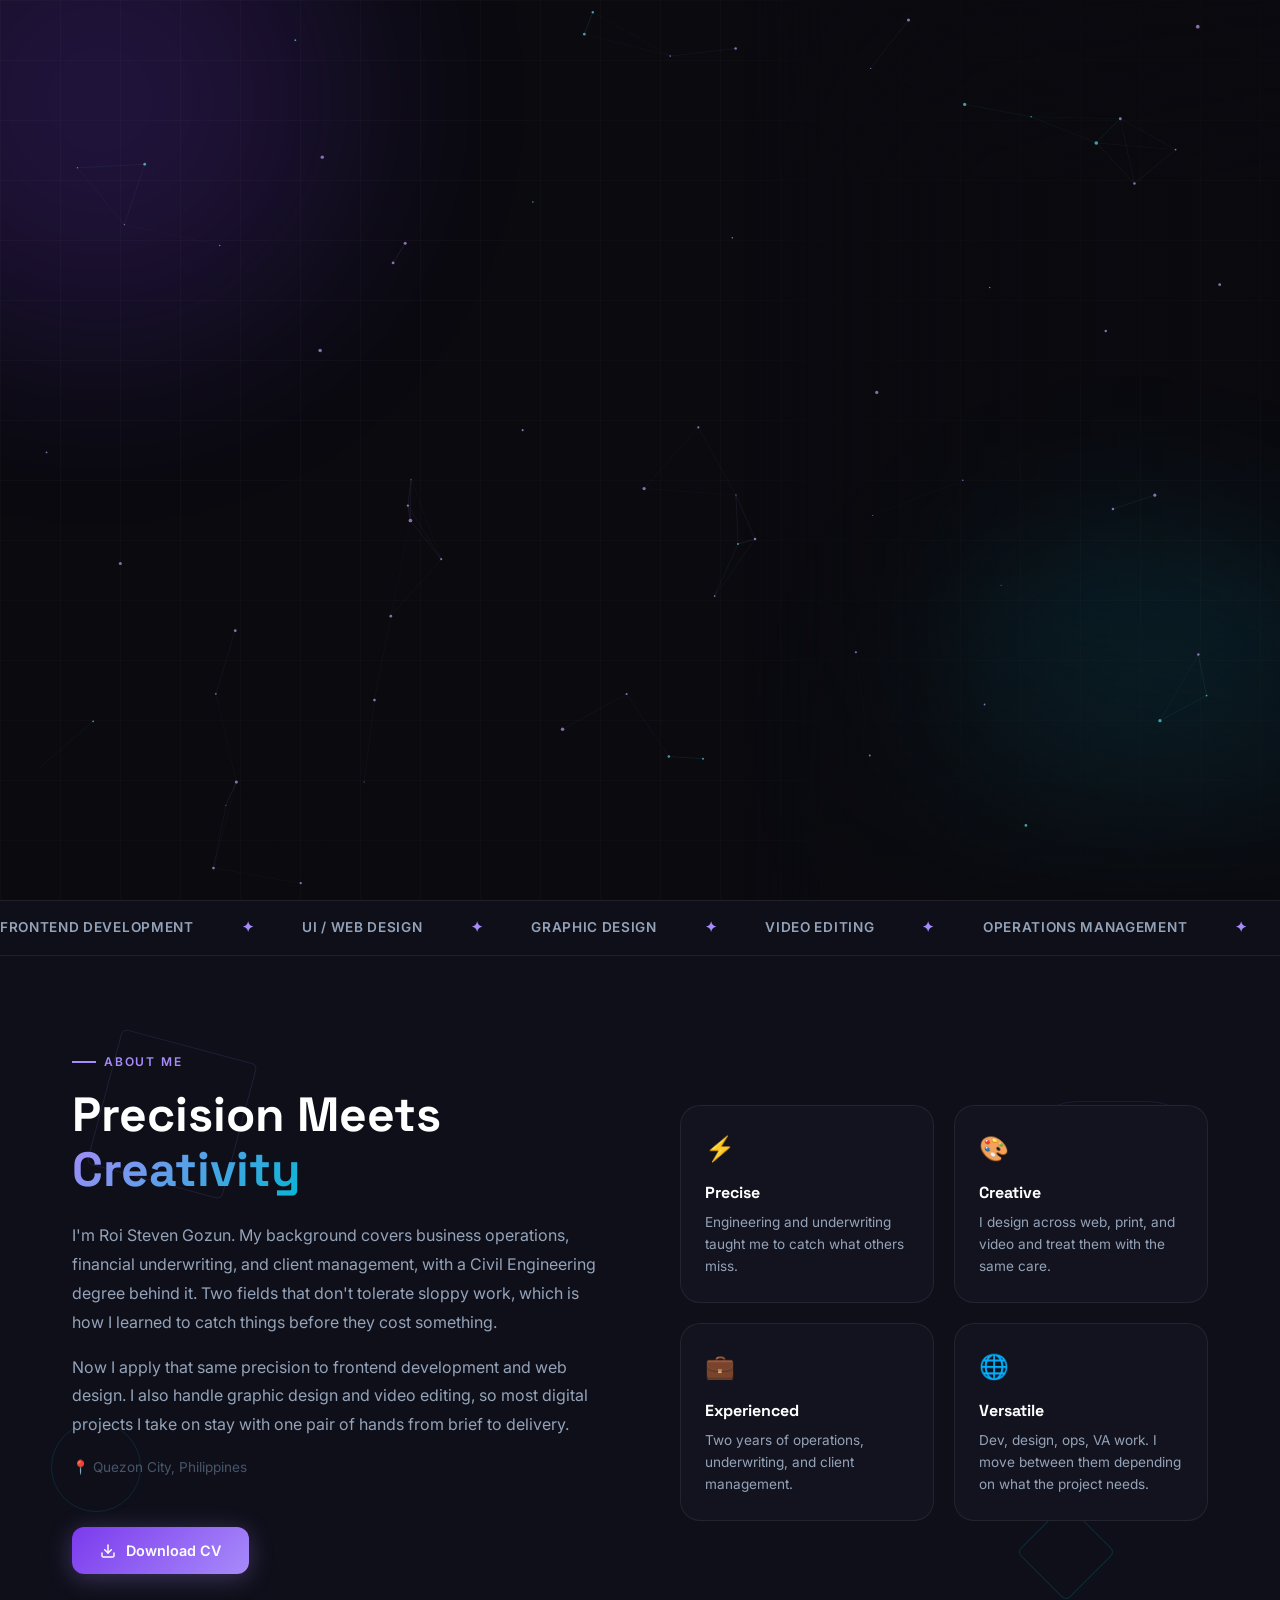
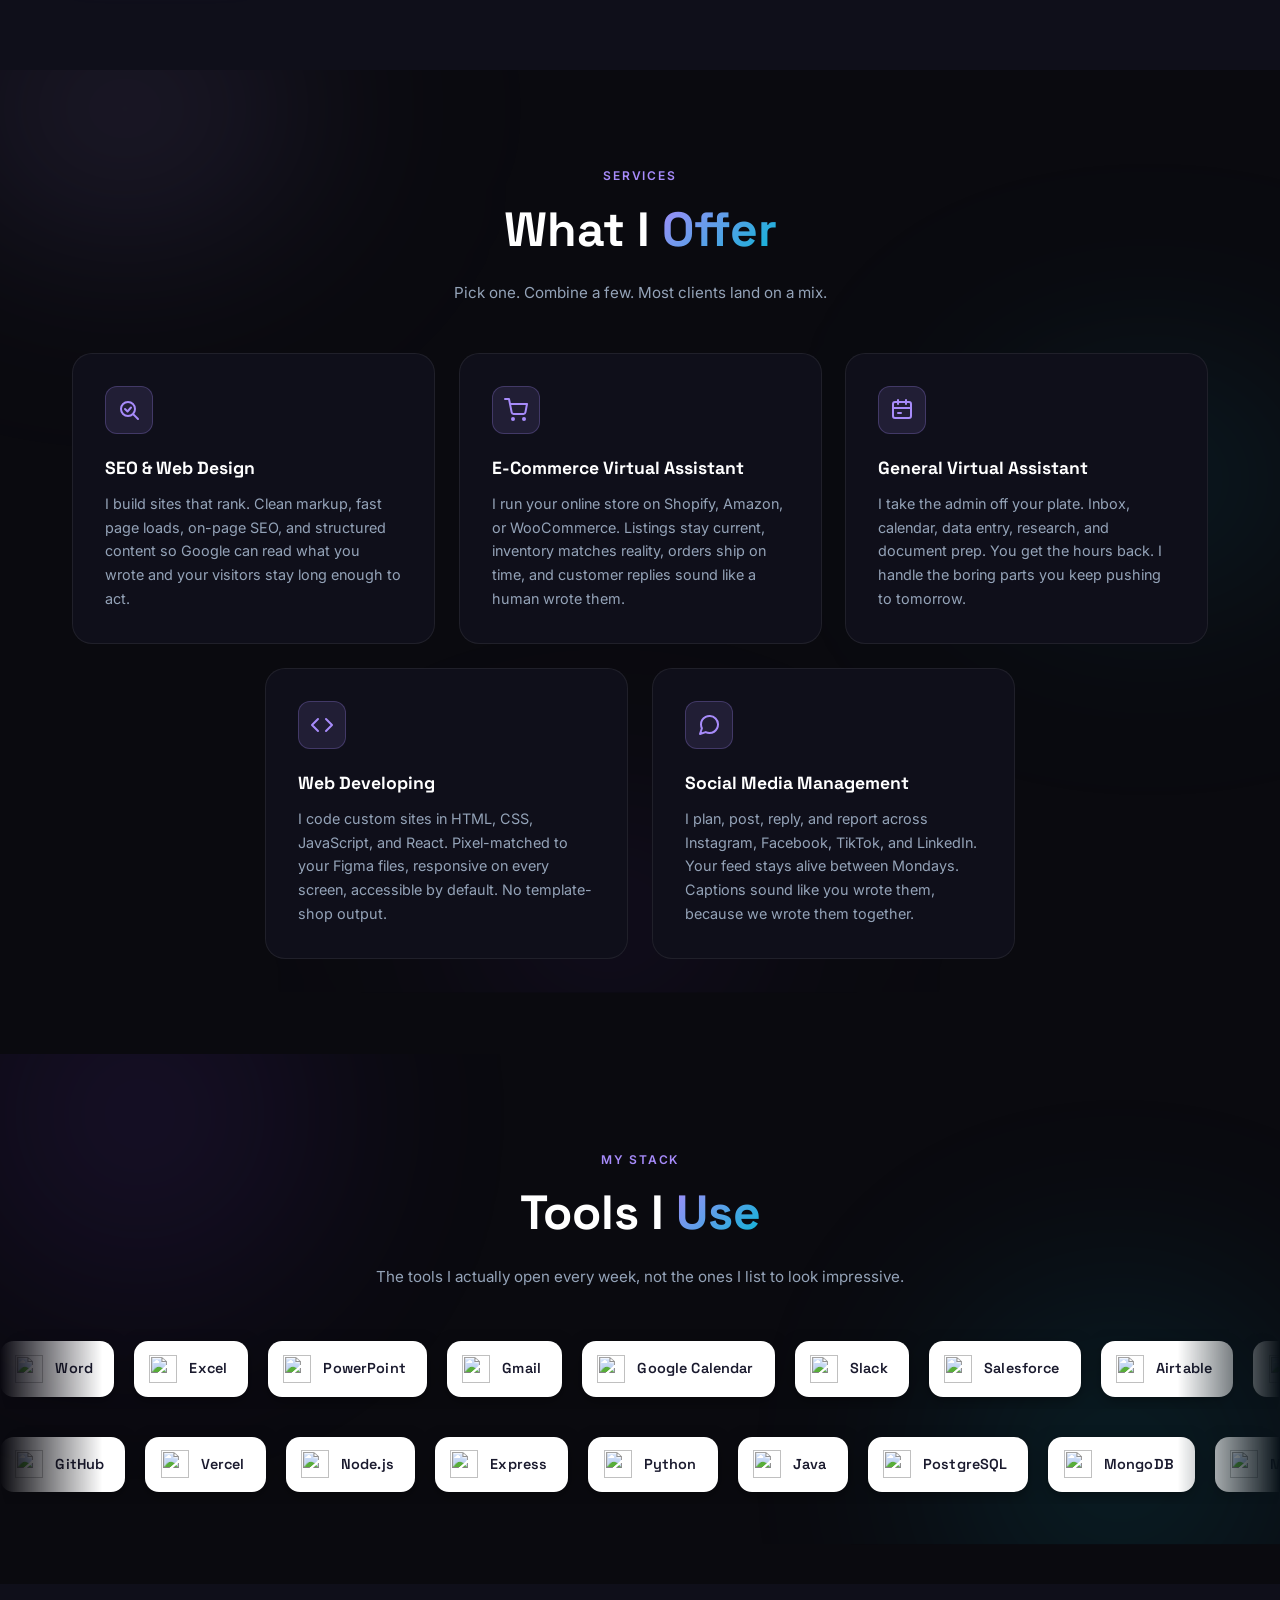
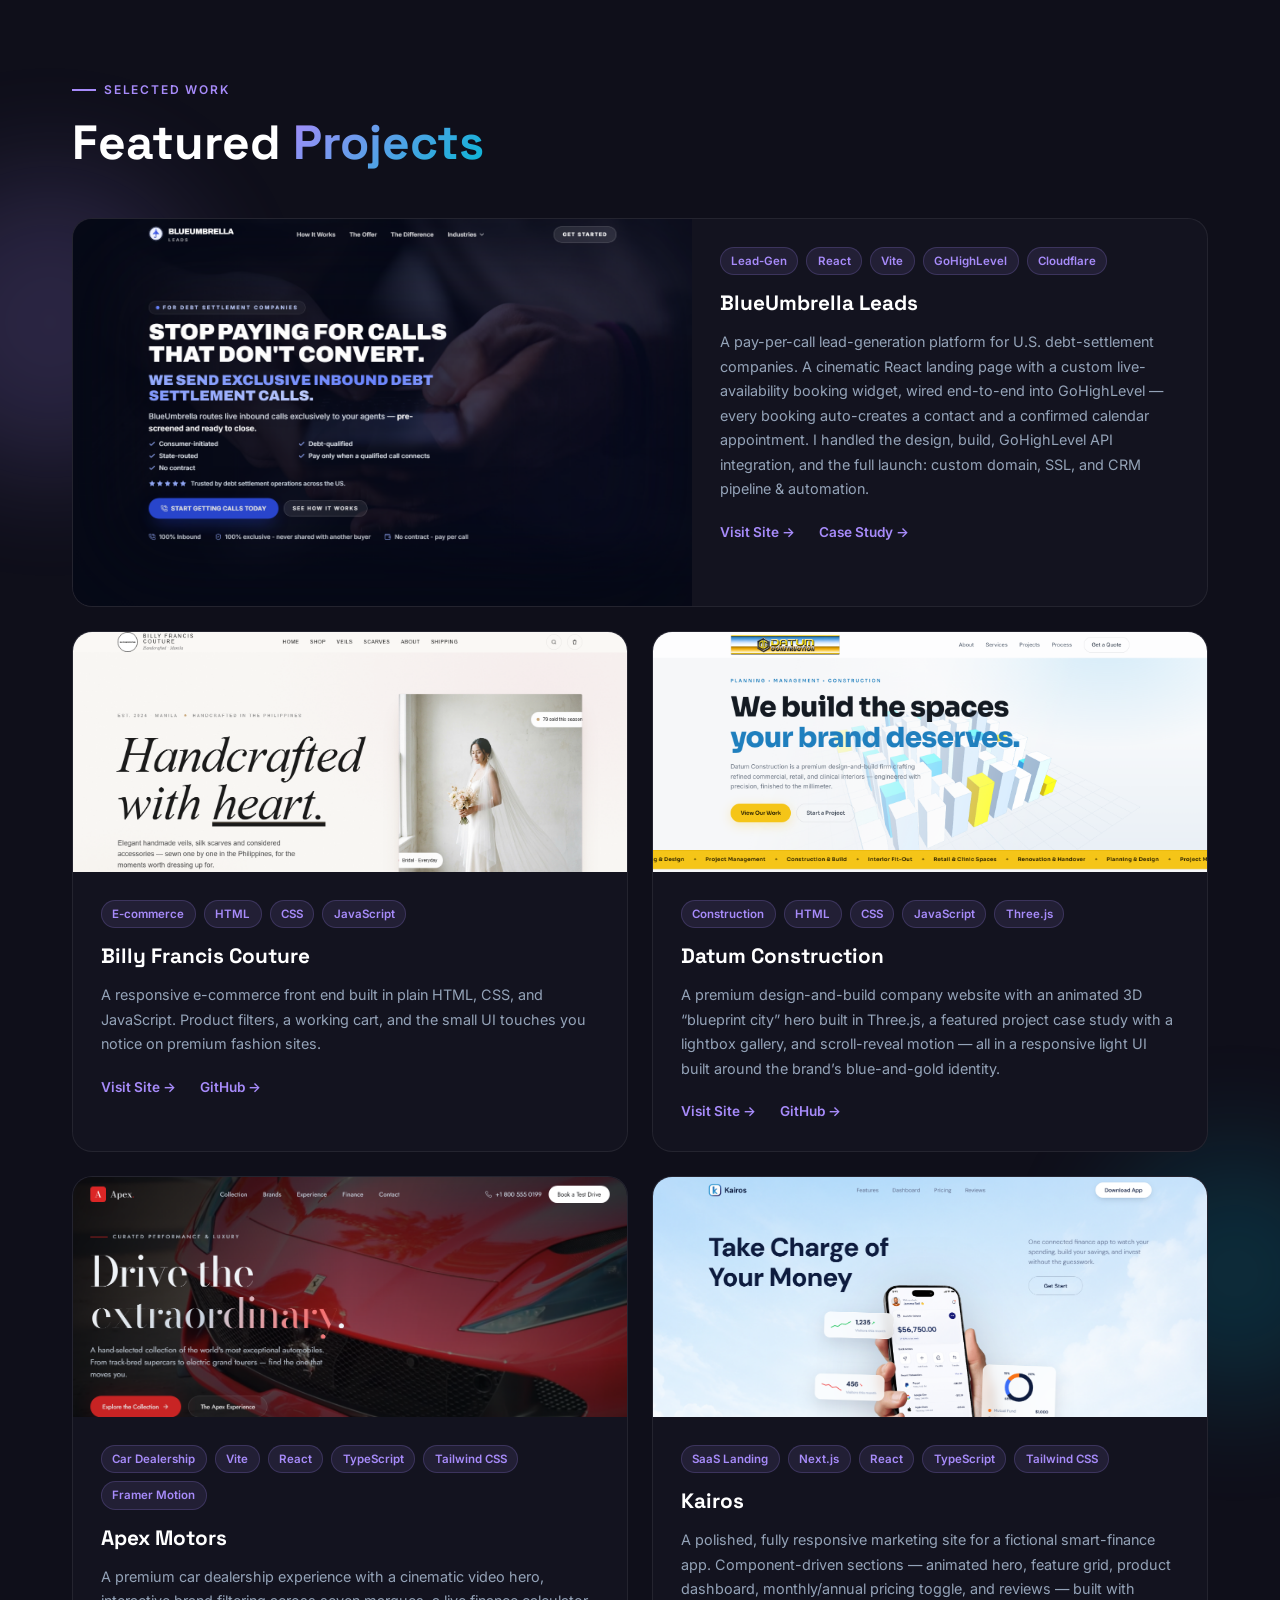
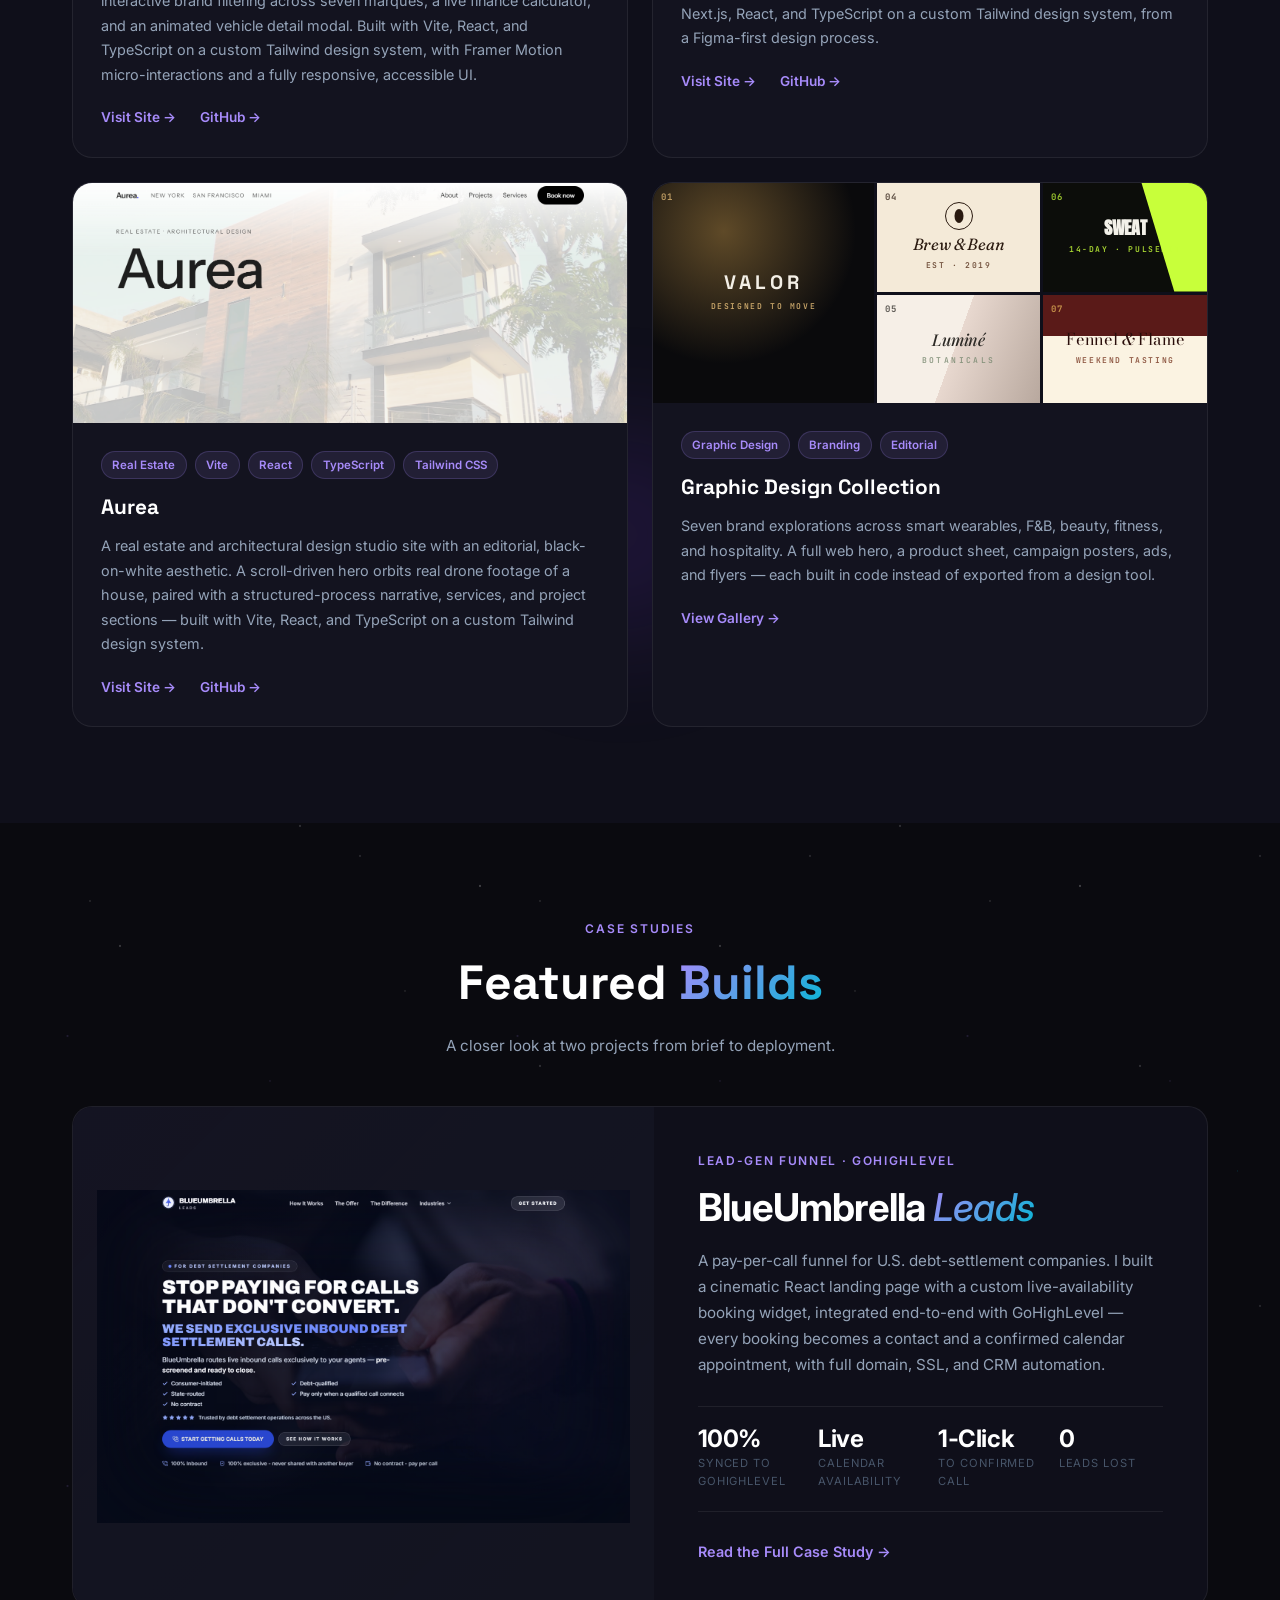
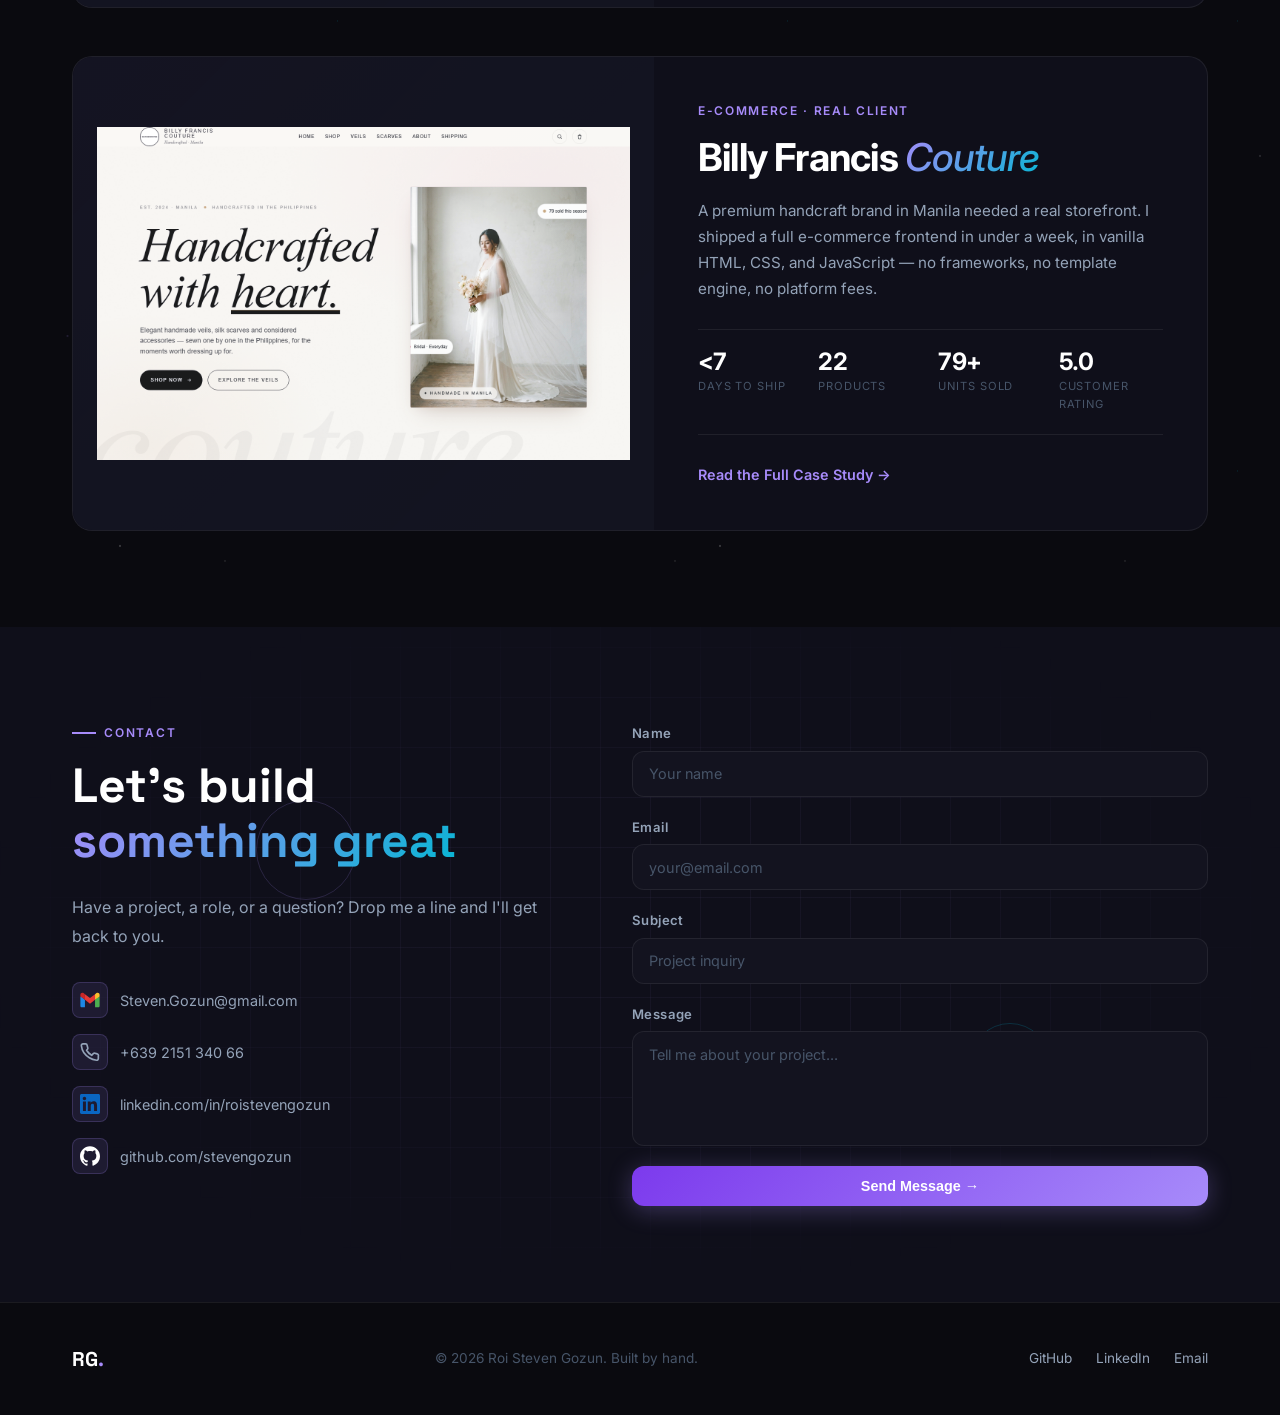
==== commit 544bad3b: "chore: point BlueUmbrella live-site links to workers.dev URL Co-Authored-By: Claude Opus 4.8 <norepl" ====
--- a/index.html
+++ b/index.html
@@ -341,7 +341,7 @@
 
         <article class="project-card project-card--featured">
           <div class="project-card__img project-card__img--photo">
-            <a href="https://blueumbrellaleads.com" target="_blank" rel="noopener" class="project-thumb">
+            <a href="https://blue-umbrella.steven-gozun.workers.dev/" target="_blank" rel="noopener" class="project-thumb">
               <img src="assets/blueumbrella-preview.png" alt="BlueUmbrella Leads preview" loading="lazy" />
               <span class="project-thumb__overlay">View Live →</span>
             </a>
@@ -357,7 +357,7 @@
             <h3 class="project-card__title">BlueUmbrella Leads</h3>
             <p class="project-card__desc">A pay-per-call lead-generation platform for U.S. debt-settlement companies. A cinematic React landing page with a custom live-availability booking widget, wired end-to-end into GoHighLevel — every booking auto-creates a contact and a confirmed calendar appointment. I handled the design, build, GoHighLevel API integration, and the full launch: custom domain, SSL, and CRM pipeline &amp; automation.</p>
             <div class="project-card__links">
-              <a href="https://blueumbrellaleads.com" target="_blank" rel="noopener" class="project-link">Visit Site →</a>
+              <a href="https://blue-umbrella.steven-gozun.workers.dev/" target="_blank" rel="noopener" class="project-link">Visit Site →</a>
               <a href="blueumbrella-case-study.html" class="project-link">Case Study →</a>
             </div>
           </div>
@@ -414,6 +414,7 @@
           <div class="project-card__img project-card__img--photo">
             <a href="https://apex-motors.steven-gozun.workers.dev/" target="_blank" rel="noopener" class="project-thumb">
               <img src="assets/apex-preview.png" alt="Apex Motors car dealership website preview" loading="lazy" />
+              <span class="project-thumb__badge">Mock Project</span>
               <span class="project-thumb__overlay">View Live →</span>
             </a>
           </div>
@@ -439,6 +440,7 @@
           <div class="project-card__img project-card__img--photo">
             <a href="https://kairos.steven-gozun.workers.dev/" target="_blank" rel="noopener" class="project-thumb">
               <img src="assets/kairos-preview.png" alt="Kairos SaaS landing page preview" loading="lazy" />
+              <span class="project-thumb__badge">Mock Project</span>
               <span class="project-thumb__overlay">View Live →</span>
             </a>
           </div>
@@ -463,6 +465,7 @@
           <div class="project-card__img project-card__img--photo">
             <a href="https://aurea.steven-gozun.workers.dev/" target="_blank" rel="noopener" class="project-thumb">
               <img src="assets/aurea-preview.png" alt="Aurea real estate & architectural design site preview" loading="lazy" />
+              <span class="project-thumb__badge">Mock Project</span>
               <span class="project-thumb__overlay">View Live →</span>
             </a>
           </div>
